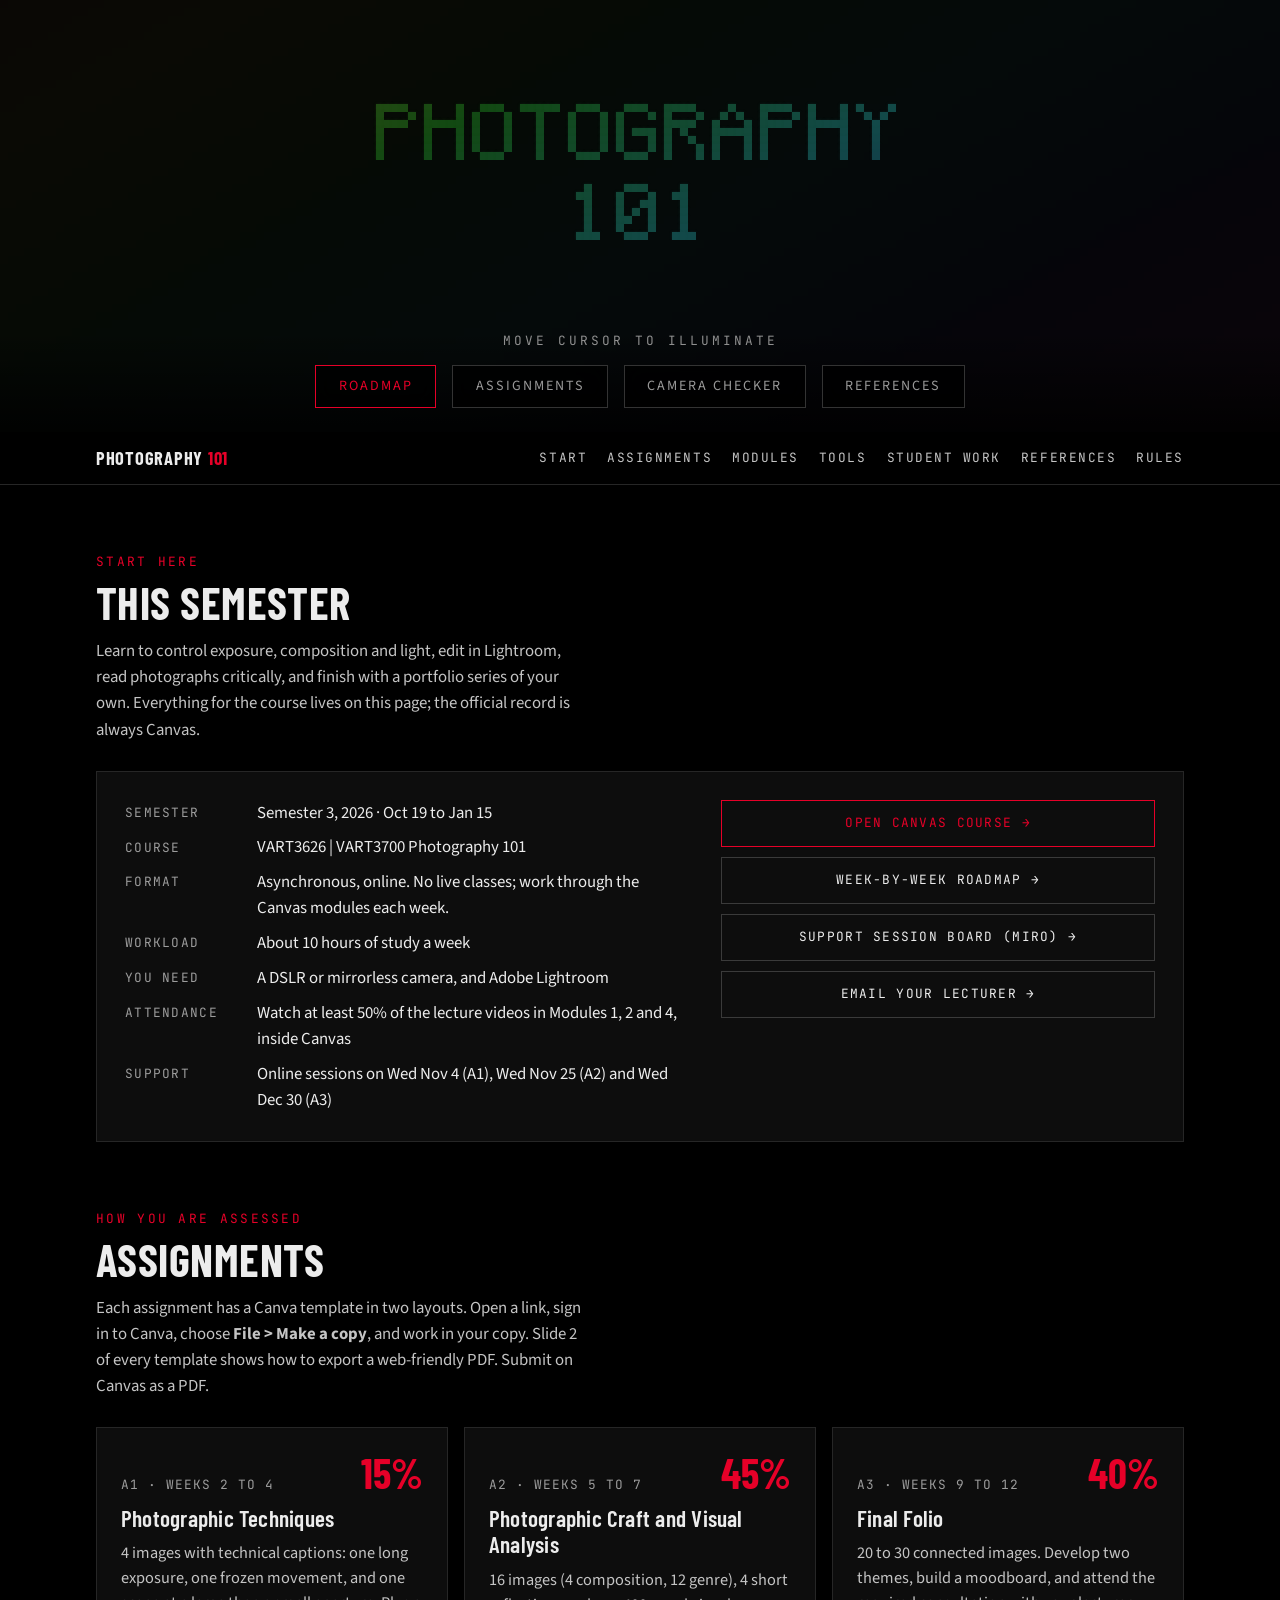
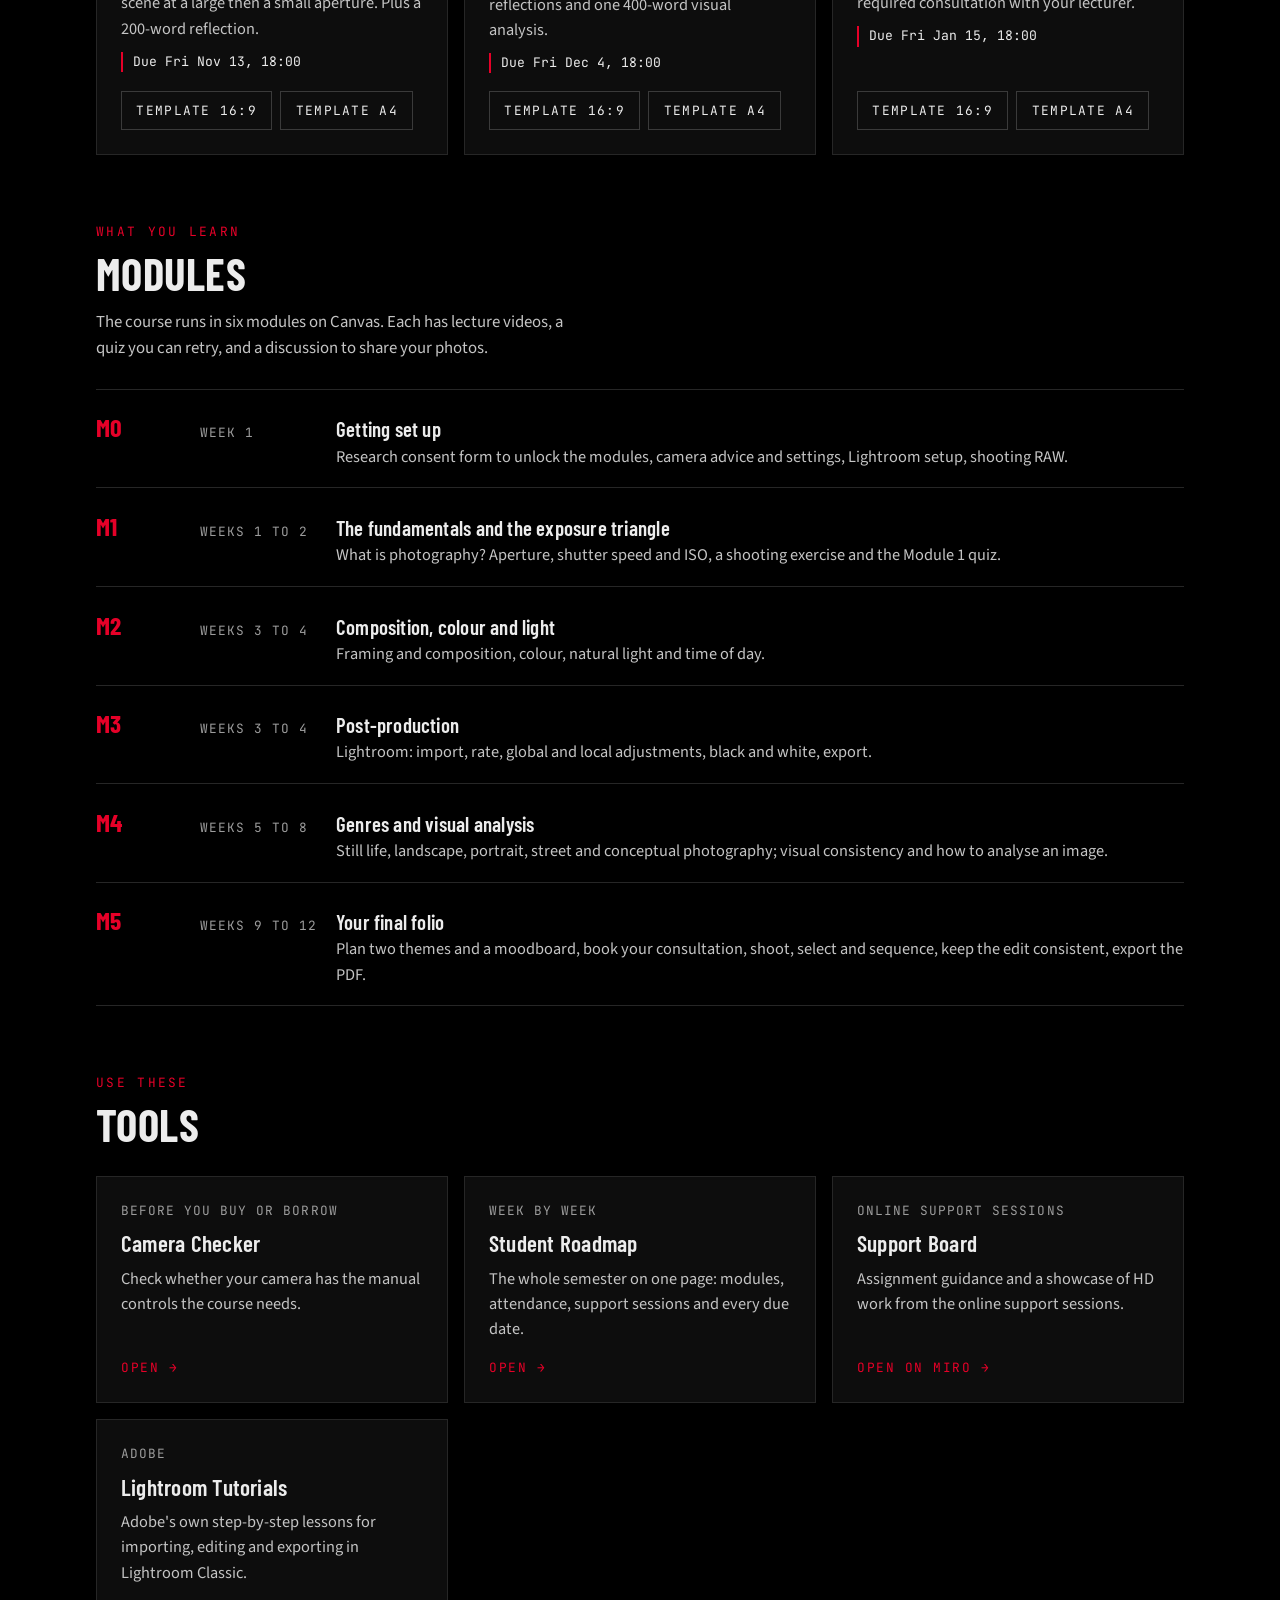
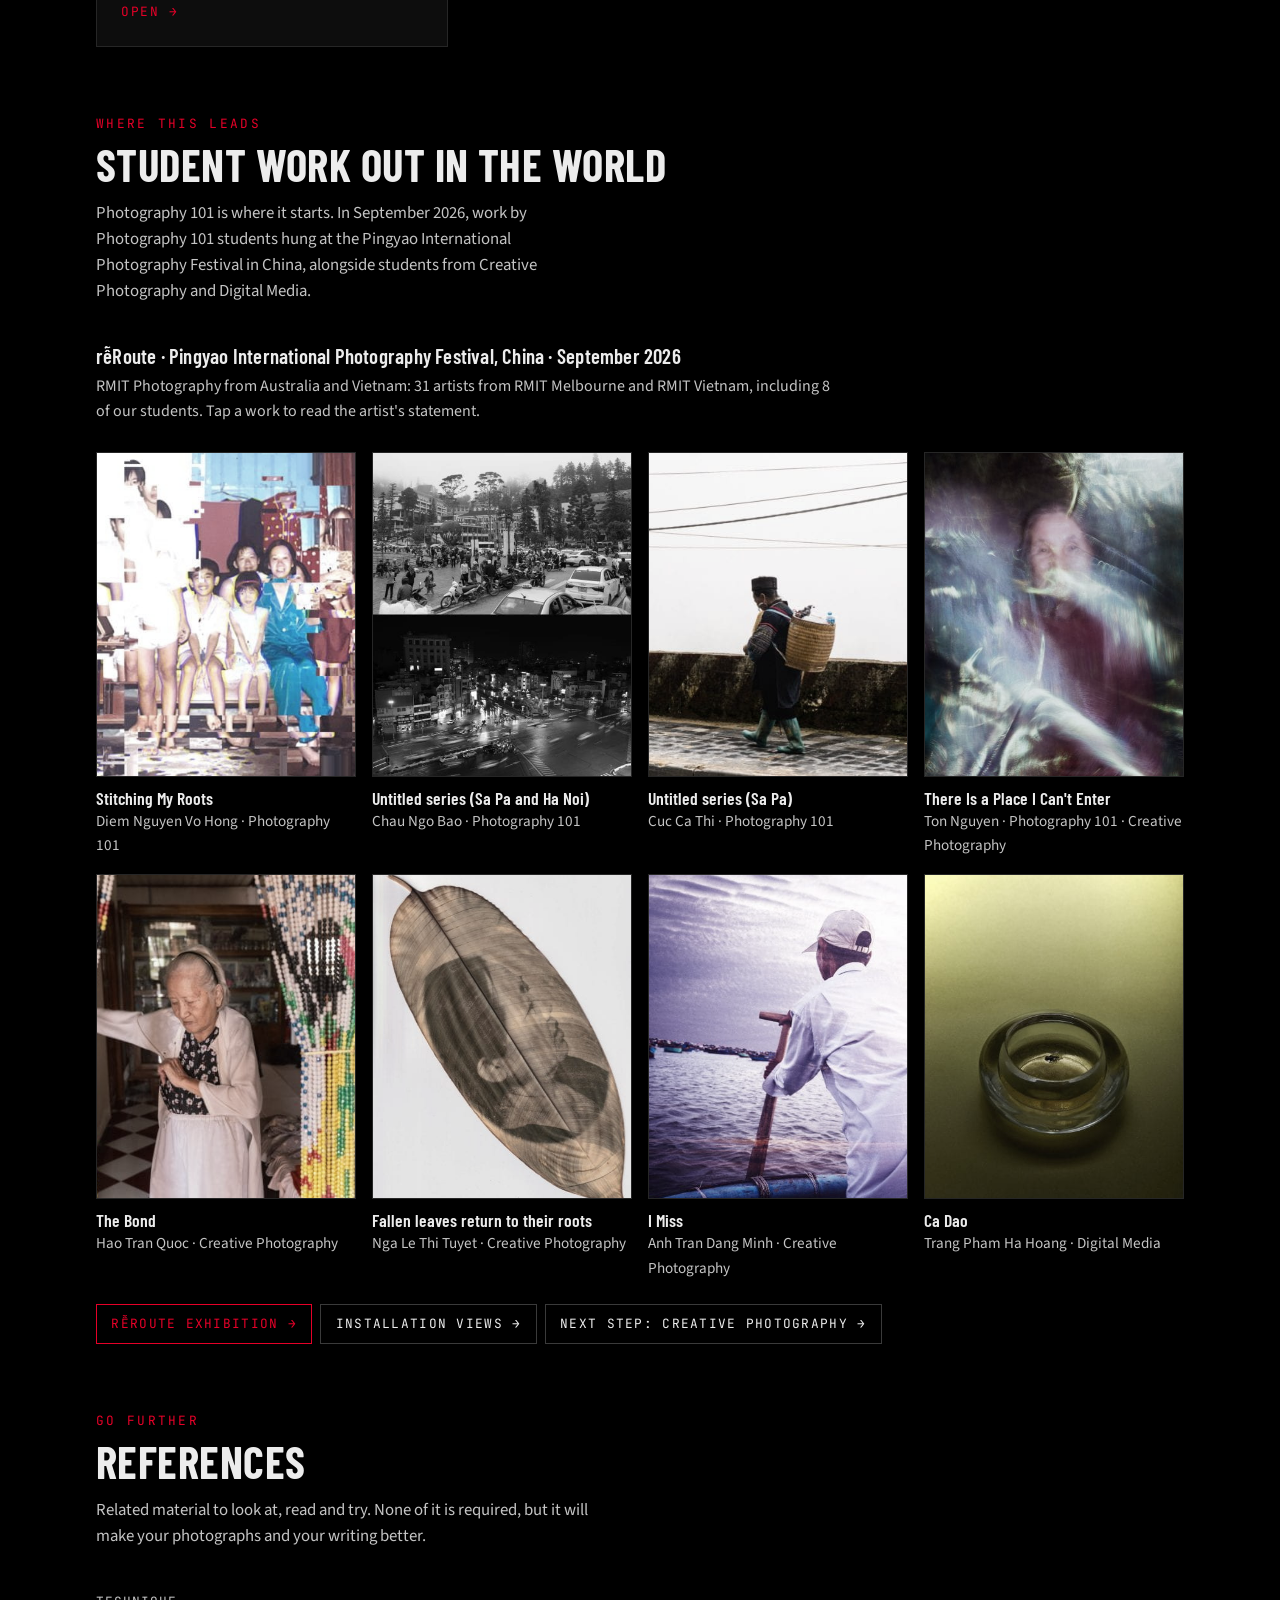
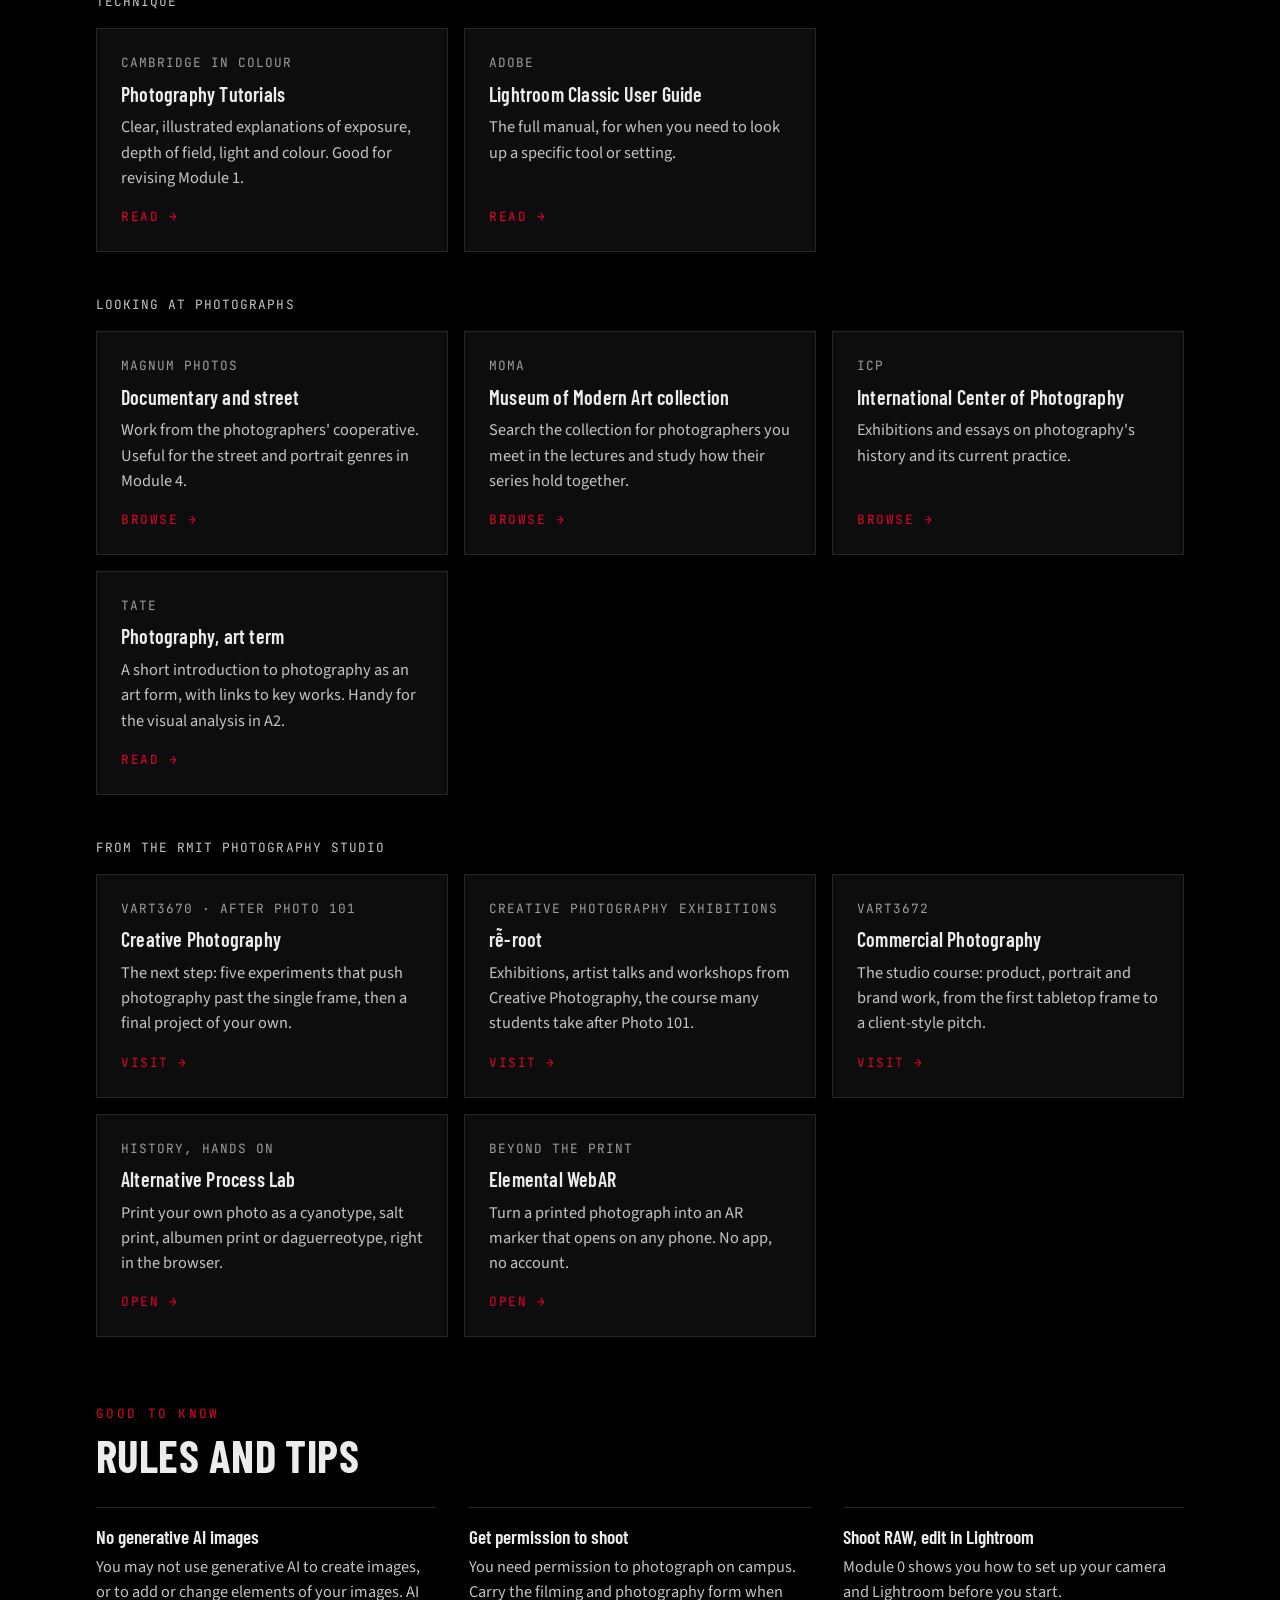
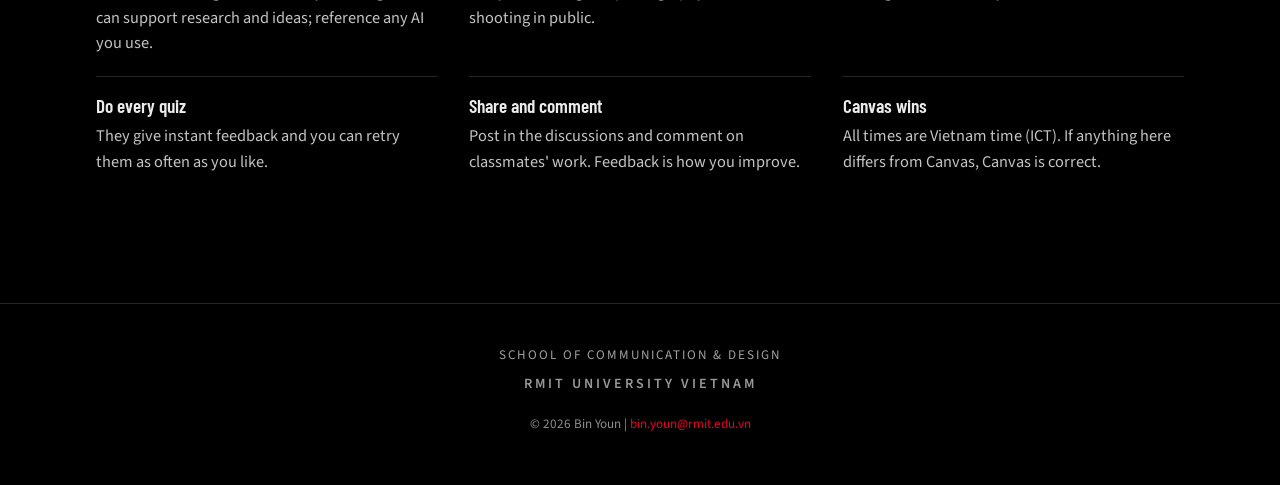
==== index.html @ bcb8f4df "Add student work section: rễRoute Pingyao 2026 Co-Authored-By: Claude Opus 5.5 <noreply@anthropic.co" ====
<!DOCTYPE html>
<html lang="en">
<head>
    <meta charset="UTF-8">
    <meta name="viewport" content="width=device-width, initial-scale=1.0">
    <title>Photography 101 | RMIT Vietnam</title>
    <meta name="description" content="Photography 101 hub, RMIT University Vietnam: course roadmap, assignments and templates, tools, and references.">
    <link rel="icon" type="image/png" href="/photo101/favicon.png"/>
    <link rel="preconnect" href="https://fonts.googleapis.com">
    <link rel="preconnect" href="https://fonts.gstatic.com" crossorigin>
    <link href="https://fonts.googleapis.com/css2?family=Barlow+Condensed:wght@600;700&family=Source+Sans+3:wght@400;600;700&family=JetBrains+Mono:wght@400;600&display=swap" rel="stylesheet">
    <style>
        * {
            margin: 0;
            padding: 0;
            box-sizing: border-box;
        }

        :root {
            --bg: #000;
            --card: #0d0d0d;
            --card-hover: #141414;
            --line: #262626;
            --ink: #ececec;
            --muted: #c4c4c4;
            --dim: #9c9c9c;
            --red: #e60028;
            --red-light: #ff3355;
            --f-display: "Barlow Condensed", "Arial Narrow", "Helvetica Neue", sans-serif;
            --f-body: "Source Sans 3", "Segoe UI", "Helvetica Neue", Arial, sans-serif;
            --f-mono: "JetBrains Mono", ui-monospace, "SF Mono", Menlo, monospace;
        }

        html {
            scroll-behavior: smooth;
            scroll-padding-top: 4rem;
        }

        body {
            margin: 0;
            background: var(--bg);
            color: var(--ink);
            font-family: var(--f-body);
            line-height: 1.55;
        }

        a { color: inherit; }

        /* ---------- Hero ---------- */
        .hero {
            position: relative;
            height: clamp(300px, 48vh, 440px);
            overflow: hidden;
        }

        .pixel-background {
            position: absolute;
            inset: 0;
            display: flex;
            align-items: center;
            justify-content: center;
            cursor: crosshair;
        }

        .pixel-grid {
            display: flex;
            flex-direction: column;
            gap: 0;
        }

        .pixel-row {
            display: flex;
            gap: 0;
        }

        .pixel {
            width: 12px;
            height: 12px;
            background: #0a0a0a;
            transition: background-color 0.05s, box-shadow 0.05s;
        }

        .pixel.text-pixel {
            background: #1a1a1a;
        }

        .content-overlay {
            position: absolute;
            bottom: 0;
            left: 0;
            right: 0;
            padding: 0 16px 1.5rem;
            display: flex;
            flex-direction: column;
            align-items: center;
            gap: 0.9rem;
            pointer-events: none;
            background: linear-gradient(to top, rgba(0,0,0,0.85) 0%, transparent 100%);
        }

        .instructions {
            color: #8f8f8f;
            font-family: var(--f-mono);
            font-size: 0.8rem;
            letter-spacing: 3px;
            text-transform: uppercase;
        }

        .nav-buttons {
            display: flex;
            flex-wrap: wrap;
            gap: 1rem;
            justify-content: center;
            pointer-events: auto;
        }

        .nav-btn {
            background: rgba(0,0,0,0.8);
            border: 1px solid #333;
            color: #999;
            padding: 0.6rem 1.4rem;
            font-family: var(--f-body);
            font-size: 0.88rem;
            letter-spacing: 2px;
            text-transform: uppercase;
            text-decoration: none;
            display: inline-block;
            backdrop-filter: blur(10px);
            transition: all 0.3s ease;
        }

        .nav-btn:hover {
            border-color: #fff;
            color: #fff;
            box-shadow: 0 0 20px rgba(255, 255, 255, 0.2);
        }

        .nav-btn.primary {
            border-color: var(--red);
            color: var(--red);
        }

        .nav-btn.primary:hover {
            background: var(--red);
            color: #fff;
            box-shadow: 0 0 30px rgba(230, 0, 40, 0.4);
        }

        .scroll-cue {
            color: #8f8f8f;
            font-family: var(--f-mono);
            font-size: 0.78rem;
            letter-spacing: 3px;
            text-transform: uppercase;
            text-decoration: none;
            pointer-events: auto;
        }

        .scroll-cue:hover { color: #aaa; }

        /* ---------- Sticky bar ---------- */
        .bar {
            position: sticky;
            top: 0;
            z-index: 10;
            background: rgba(0,0,0,0.88);
            backdrop-filter: blur(10px);
            border-bottom: 1px solid var(--line);
        }

        .bar-inner {
            max-width: 1120px;
            margin: 0 auto;
            padding: 0 16px;
            display: flex;
            align-items: center;
            gap: 1.5rem;
            height: 3.25rem;
            overflow-x: auto;
            scrollbar-width: none;
        }

        .bar-inner::-webkit-scrollbar { display: none; }

        .bar-logo {
            font-family: var(--f-display);
            font-weight: 700;
            font-size: 1.15rem;
            letter-spacing: 0.04em;
            text-transform: uppercase;
            text-decoration: none;
            white-space: nowrap;
        }

        .bar-logo span { color: var(--red); }

        .bar-links {
            display: flex;
            gap: 1.25rem;
            margin-left: auto;
        }

        .bar-links a {
            font-family: var(--f-mono);
            font-size: 0.8rem;
            letter-spacing: 0.12em;
            text-transform: uppercase;
            color: var(--muted);
            text-decoration: none;
            white-space: nowrap;
        }

        .bar-links a:hover { color: #fff; }

        /* ---------- Sections ---------- */
        main {
            max-width: 1120px;
            margin: 0 auto;
            padding: 0 16px 4rem;
        }

        section {
            padding: 4rem 0 0;
        }

        .label {
            font-family: var(--f-mono);
            font-size: 0.8rem;
            letter-spacing: 0.18em;
            text-transform: uppercase;
            color: var(--red);
        }

        h2 {
            font-family: var(--f-display);
            font-weight: 700;
            font-size: clamp(2rem, 5vw, 2.8rem);
            line-height: 1.05;
            text-transform: uppercase;
            letter-spacing: 0.01em;
            margin: 0.35rem 0 0.75rem;
        }

        .lede {
            color: var(--muted);
            max-width: 62ch;
            font-size: 1.05rem;
        }

        h3 {
            font-family: var(--f-display);
            font-weight: 600;
            font-size: 1.45rem;
            line-height: 1.15;
            letter-spacing: 0.01em;
        }

        .grid {
            display: grid;
            grid-template-columns: repeat(auto-fill, minmax(min(100%, 300px), 1fr));
            gap: 1rem;
            margin-top: 1.75rem;
        }

        .card {
            background: var(--card);
            border: 1px solid var(--line);
            padding: 1.5rem;
            display: flex;
            flex-direction: column;
            gap: 0.6rem;
            min-width: 0;
        }

        a.card {
            text-decoration: none;
            transition: background 0.2s;
        }

        a.card:hover { background: var(--card-hover); border-color: #444; }
        a.card:hover h3 { color: #fff; }

        .card p {
            color: var(--muted);
            font-size: 1.02rem;
        }

        .meta {
            font-family: var(--f-mono);
            font-size: 0.8rem;
            letter-spacing: 0.08em;
            text-transform: uppercase;
            color: var(--dim);
        }

        .go {
            margin-top: auto;
            padding-top: 0.4rem;
            font-family: var(--f-mono);
            font-size: 0.8rem;
            letter-spacing: 0.12em;
            text-transform: uppercase;
            color: var(--red);
        }

        .links {
            display: flex;
            flex-wrap: wrap;
            gap: 0.5rem;
            margin-top: auto;
            padding-top: 0.5rem;
        }

        .links a, .btn {
            font-family: var(--f-mono);
            font-size: 0.8rem;
            letter-spacing: 0.1em;
            text-transform: uppercase;
            text-decoration: none;
            color: var(--ink);
            border: 1px solid #3a3a3a;
            padding: 0.55rem 0.9rem;
            transition: all 0.2s;
        }

        .links a:hover, .btn:hover {
            border-color: #fff;
            color: #fff;
        }

        .btn.primary {
            border-color: var(--red);
            color: var(--red);
        }

        .btn.primary:hover {
            background: var(--red);
            color: #fff;
        }

        /* This semester */
        .now {
            margin-top: 1.75rem;
            border: 1px solid var(--line);
            background: var(--card);
            padding: 1.75rem;
            display: grid;
            grid-template-columns: 1.3fr 1fr;
            gap: 2rem;
        }

        .now-facts {
            list-style: none;
            display: grid;
            gap: 0.55rem;
        }

        .now-facts li {
            display: flex;
            gap: 0.75rem;
            font-size: 1.05rem;
        }

        .now-facts li b {
            font-family: var(--f-mono);
            font-weight: 400;
            font-size: 0.8rem;
            letter-spacing: 0.1em;
            text-transform: uppercase;
            color: var(--dim);
            min-width: 7.5rem;
            padding-top: 0.2rem;
        }

        .now-actions {
            display: flex;
            flex-direction: column;
            gap: 0.6rem;
            align-items: stretch;
        }

        .now-actions .btn { text-align: center; padding: 0.8rem 1rem; }

        /* Assignments */
        .weight {
            font-family: var(--f-display);
            font-weight: 700;
            font-size: 2.6rem;
            line-height: 1;
            color: var(--red);
        }

        .a-head {
            display: flex;
            justify-content: space-between;
            align-items: baseline;
            gap: 1rem;
        }

        .due {
            font-family: var(--f-mono);
            font-size: 0.82rem;
            color: var(--ink);
            border-left: 2px solid var(--red);
            padding-left: 0.6rem;
        }

        /* Modules */
        .modules {
            margin-top: 1.75rem;
            border-top: 1px solid var(--line);
        }

        .module {
            display: grid;
            grid-template-columns: 5.5rem 7.5rem 1fr;
            gap: 1rem;
            padding: 1.1rem 0;
            border-bottom: 1px solid var(--line);
            align-items: baseline;
        }

        .module .num {
            font-family: var(--f-display);
            font-weight: 700;
            font-size: 1.6rem;
            color: var(--red);
        }

        .module .weeks {
            font-family: var(--f-mono);
            font-size: 0.8rem;
            letter-spacing: 0.08em;
            text-transform: uppercase;
            color: var(--dim);
        }

        .module h3 { font-size: 1.3rem; }

        .module p {
            color: var(--muted);
            font-size: 1.02rem;
            margin-top: 0.2rem;
        }

        /* References */
        .ref-group {
            margin-top: 2.5rem;
        }

        .ref-group > .meta {
            color: var(--muted);
        }

        .ref-group .grid { margin-top: 0.9rem; }

        .ref-group .card h3 { font-size: 1.25rem; }

        /* Rules */
        .rules {
            margin-top: 1.75rem;
            display: grid;
            grid-template-columns: repeat(auto-fill, minmax(min(100%, 300px), 1fr));
            gap: 1.25rem 2rem;
            list-style: none;
        }

        .rules li {
            border-top: 1px solid var(--line);
            padding-top: 0.9rem;
        }

        .rules b {
            display: block;
            font-family: var(--f-display);
            font-weight: 600;
            font-size: 1.2rem;
            margin-bottom: 0.2rem;
        }

        .rules span { color: var(--muted); font-size: 1.02rem; }

        /* Footer */
        footer {
            border-top: 1px solid var(--line);
            margin-top: 4rem;
            padding: 2.5rem 16px 3rem;
            text-align: center;
            color: #8f8f8f;
            font-size: 0.88rem;
            line-height: 1.8;
        }

        footer .school {
            color: #a0a0a0;
            letter-spacing: 2px;
            text-transform: uppercase;
            font-size: 0.82rem;
        }

        footer .university {
            color: #999;
            font-weight: 600;
            letter-spacing: 3px;
            text-transform: uppercase;
            margin-top: 0.25rem;
        }

        footer .copyright {
            margin-top: 1rem;
            font-size: 0.82rem;
        }

        footer a {
            color: var(--red);
            text-decoration: none;
        }

        footer a:hover { color: var(--red-light); }

        .work {
            display: grid;
            grid-template-columns: repeat(4, 1fr);
            gap: 1rem;
            margin-top: 1.75rem;
        }
        .work a { display: block; text-decoration: none; min-width: 0; color: inherit; }
        .work img {
            display: block;
            width: 100%;
            aspect-ratio: 4 / 5;
            object-fit: cover;
            background: var(--card);
            border: 1px solid var(--line);
            filter: grayscale(35%);
            transition: filter 0.3s;
        }
        .work a:hover img { filter: grayscale(0%); }
        .work .cap { margin-top: 0.6rem; }
        .work .cap b { display: block; font-family: var(--f-display); font-weight: 600; font-size: 1.1rem; line-height: 1.25; }
        .work .cap span { font-size: 0.95rem; color: var(--muted); }
        .after-work { display: flex; flex-wrap: wrap; gap: 0.5rem; margin-top: 1.5rem; }
        .outcome-h { font-family: var(--f-display); font-weight: 600; font-size: 1.3rem; margin-top: 2.5rem; }
        .outcome-p { color: var(--muted); max-width: 46rem; margin-top: 0.4rem; }
        @media (max-width: 768px) {
            .work { grid-template-columns: repeat(2, 1fr); }
        }

        @media (max-width: 768px) {
            .pixel {
                width: 8px;
                height: 8px;
            }

            .nav-btn {
                padding: 0.55rem 1rem;
                font-size: 0.82rem;
            }

            .now {
                grid-template-columns: 1fr;
                gap: 1.5rem;
                padding: 1.25rem;
            }

            .module {
                grid-template-columns: 3.5rem 1fr;
                gap: 0.2rem 1rem;
            }

            .module .weeks { grid-column: 2; grid-row: 1; }
            .module .body { grid-column: 2; }
            .module .num { grid-row: 1 / span 2; }
        }

        @media (max-width: 480px) {
            .pixel {
                width: 6px;
                height: 6px;
            }

            .nav-buttons { gap: 0.6rem; }

            .nav-btn {
                padding: 0.5rem 0.8rem;
                font-size: 0.8rem;
                letter-spacing: 1.5px;
            }

            .now-facts li { flex-direction: column; gap: 0; }
        }
    </style>
</head>
<body>
    <header class="hero" id="hero">
        <div class="pixel-background" id="pixelBackground">
            <div class="pixel-grid" id="pixelGrid"></div>
        </div>

        <div class="content-overlay">
            <p class="instructions">Move cursor to illuminate</p>

            <nav class="nav-buttons" aria-label="Quick links">
                <a href="roadmap.html" class="nav-btn primary">Roadmap</a>
                <a href="#assignments" class="nav-btn">Assignments</a>
                <a href="camera-checker.html" class="nav-btn">Camera Checker</a>
                <a href="#references" class="nav-btn">References</a>
            </nav>
        </div>
    </header>

    <div class="bar">
        <div class="bar-inner">
            <a href="#hero" class="bar-logo">Photography <span>101</span></a>
            <nav class="bar-links" aria-label="Sections">
                <a href="#start">Start</a>
                <a href="#assignments">Assignments</a>
                <a href="#modules">Modules</a>
                <a href="#tools">Tools</a>
                <a href="#work">Student Work</a>
                <a href="#references">References</a>
                <a href="#rules">Rules</a>
            </nav>
        </div>
    </div>

    <main>
        <section id="start">
            <span class="label">Start here</span>
            <h2>This semester</h2>
            <p class="lede">Learn to control exposure, composition and light, edit in Lightroom, read photographs critically, and finish with a portfolio series of your own. Everything for the course lives on this page; the official record is always Canvas.</p>

            <div class="now">
                <ul class="now-facts">
                    <li><b>Semester</b>Semester 3, 2026 · Oct 19 to Jan 15</li>
                    <li><b>Course</b>VART3626 | VART3700 Photography 101</li>
                    <li><b>Format</b>Asynchronous, online. No live classes; work through the Canvas modules each week.</li>
                    <li><b>Workload</b>About 10 hours of study a week</li>
                    <li><b>You need</b>A DSLR or mirrorless camera, and Adobe Lightroom</li>
                    <li><b>Attendance</b>Watch at least 50% of the lecture videos in Modules 1, 2 and 4, inside Canvas</li>
                    <li><b>Support</b>Online sessions on Wed Nov 4 (A1), Wed Nov 25 (A2) and Wed Dec 30 (A3)</li>
                </ul>
                <div class="now-actions">
                    <a class="btn primary" href="https://rmit.instructure.com/courses/174712" target="_blank" rel="noopener">Open Canvas course →</a>
                    <a class="btn" href="roadmap.html">Week-by-week roadmap →</a>
                    <a class="btn" href="https://au.miro.com/app/board/u3jVOf_GAsc=/?share_link_id=675895750787" target="_blank" rel="noopener">Support session board (Miro) →</a>
                    <a class="btn" href="mailto:bin.youn@rmit.edu.vn">Email your lecturer →</a>
                </div>
            </div>
        </section>

        <section id="assignments">
            <span class="label">How you are assessed</span>
            <h2>Assignments</h2>
            <p class="lede">Each assignment has a Canva template in two layouts. Open a link, sign in to Canva, choose <b>File &gt; Make a copy</b>, and work in your copy. Slide 2 of every template shows how to export a web-friendly PDF. Submit on Canvas as a PDF.</p>

            <div class="grid">
                <div class="card">
                    <div class="a-head">
                        <span class="meta">A1 · Weeks 2 to 4</span>
                        <span class="weight">15%</span>
                    </div>
                    <h3>Photographic Techniques</h3>
                    <p>4 images with technical captions: one long exposure, one frozen movement, and one scene at a large then a small aperture. Plus a 200-word reflection.</p>
                    <span class="due">Due Fri Nov 13, 18:00</span>
                    <div class="links">
                        <a href="https://canva.link/9ny8ccegmn9ccqa" target="_blank" rel="noopener">Template 16:9</a>
                        <a href="https://canva.link/1t5v7ya23sfvo5y" target="_blank" rel="noopener">Template A4</a>
                    </div>
                </div>
                <div class="card">
                    <div class="a-head">
                        <span class="meta">A2 · Weeks 5 to 7</span>
                        <span class="weight">45%</span>
                    </div>
                    <h3>Photographic Craft and Visual Analysis</h3>
                    <p>16 images (4 composition, 12 genre), 4 short reflections and one 400-word visual analysis.</p>
                    <span class="due">Due Fri Dec 4, 18:00</span>
                    <div class="links">
                        <a href="https://canva.link/1z4qaogxe5k54w3" target="_blank" rel="noopener">Template 16:9</a>
                        <a href="https://canva.link/le1hc7ofyp45g05" target="_blank" rel="noopener">Template A4</a>
                    </div>
                </div>
                <div class="card">
                    <div class="a-head">
                        <span class="meta">A3 · Weeks 9 to 12</span>
                        <span class="weight">40%</span>
                    </div>
                    <h3>Final Folio</h3>
                    <p>20 to 30 connected images. Develop two themes, build a moodboard, and attend the required consultation with your lecturer.</p>
                    <span class="due">Due Fri Jan 15, 18:00</span>
                    <div class="links">
                        <a href="https://canva.link/6uixzxmn0iou77k" target="_blank" rel="noopener">Template 16:9</a>
                        <a href="https://canva.link/uq79roivngmbe6s" target="_blank" rel="noopener">Template A4</a>
                    </div>
                </div>
            </div>
        </section>

        <section id="modules">
            <span class="label">What you learn</span>
            <h2>Modules</h2>
            <p class="lede">The course runs in six modules on Canvas. Each has lecture videos, a quiz you can retry, and a discussion to share your photos.</p>

            <div class="modules">
                <div class="module">
                    <span class="num">M0</span>
                    <span class="weeks">Week 1</span>
                    <div class="body">
                        <h3>Getting set up</h3>
                        <p>Research consent form to unlock the modules, camera advice and settings, Lightroom setup, shooting RAW.</p>
                    </div>
                </div>
                <div class="module">
                    <span class="num">M1</span>
                    <span class="weeks">Weeks 1 to 2</span>
                    <div class="body">
                        <h3>The fundamentals and the exposure triangle</h3>
                        <p>What is photography? Aperture, shutter speed and ISO, a shooting exercise and the Module 1 quiz.</p>
                    </div>
                </div>
                <div class="module">
                    <span class="num">M2</span>
                    <span class="weeks">Weeks 3 to 4</span>
                    <div class="body">
                        <h3>Composition, colour and light</h3>
                        <p>Framing and composition, colour, natural light and time of day.</p>
                    </div>
                </div>
                <div class="module">
                    <span class="num">M3</span>
                    <span class="weeks">Weeks 3 to 4</span>
                    <div class="body">
                        <h3>Post-production</h3>
                        <p>Lightroom: import, rate, global and local adjustments, black and white, export.</p>
                    </div>
                </div>
                <div class="module">
                    <span class="num">M4</span>
                    <span class="weeks">Weeks 5 to 8</span>
                    <div class="body">
                        <h3>Genres and visual analysis</h3>
                        <p>Still life, landscape, portrait, street and conceptual photography; visual consistency and how to analyse an image.</p>
                    </div>
                </div>
                <div class="module">
                    <span class="num">M5</span>
                    <span class="weeks">Weeks 9 to 12</span>
                    <div class="body">
                        <h3>Your final folio</h3>
                        <p>Plan two themes and a moodboard, book your consultation, shoot, select and sequence, keep the edit consistent, export the PDF.</p>
                    </div>
                </div>
            </div>
        </section>

        <section id="tools">
            <span class="label">Use these</span>
            <h2>Tools</h2>

            <div class="grid">
                <a class="card" href="camera-checker.html">
                    <span class="meta">Before you buy or borrow</span>
                    <h3>Camera Checker</h3>
                    <p>Check whether your camera has the manual controls the course needs.</p>
                    <span class="go">Open →</span>
                </a>
                <a class="card" href="roadmap.html">
                    <span class="meta">Week by week</span>
                    <h3>Student Roadmap</h3>
                    <p>The whole semester on one page: modules, attendance, support sessions and every due date.</p>
                    <span class="go">Open →</span>
                </a>
                <a class="card" href="https://au.miro.com/app/board/u3jVOf_GAsc=/?share_link_id=675895750787" target="_blank" rel="noopener">
                    <span class="meta">Online support sessions</span>
                    <h3>Support Board</h3>
                    <p>Assignment guidance and a showcase of HD work from the online support sessions.</p>
                    <span class="go">Open on Miro →</span>
                </a>
                <a class="card" href="https://helpx.adobe.com/lightroom-classic/tutorials.html" target="_blank" rel="noopener">
                    <span class="meta">Adobe</span>
                    <h3>Lightroom Tutorials</h3>
                    <p>Adobe's own step-by-step lessons for importing, editing and exporting in Lightroom Classic.</p>
                    <span class="go">Open →</span>
                </a>
            </div>
        </section>

        <section id="work">
            <span class="label">Where this leads</span>
            <h2>Student work out in the world</h2>
            <p class="lede">Photography 101 is where it starts. In September 2026, work by Photography 101 students hung at the Pingyao International Photography Festival in China, alongside students from Creative Photography and Digital Media.</p>

            <h3 class="outcome-h">rễRoute · Pingyao International Photography Festival, China · September 2026</h3>
            <p class="outcome-p">RMIT Photography from Australia and Vietnam: 31 artists from RMIT Melbourne and RMIT Vietnam, including 8 of our students. Tap a work to read the artist's statement.</p>
            <div class="work">
                <a href="https://sites.rmit.edu.au/photography/2026/08/21/diem-nguyen-vo-hong/" target="_blank" rel="noopener">
                    <img src="image/pingyao-diem-nguyen-vo-hong.jpg" alt="Photograph from Stitching My Roots by Diem Nguyen Vo Hong" loading="lazy">
                    <div class="cap"><b>Stitching My Roots</b><span>Diem Nguyen Vo Hong · Photography 101</span></div>
                </a>
                <a href="https://sites.rmit.edu.au/photography/2026/08/21/chau-ngo-bao/" target="_blank" rel="noopener">
                    <img src="image/pingyao-chau-ngo-bao.jpg" alt="Photograph from Untitled series (Sa Pa and Ha Noi) by Chau Ngo Bao" loading="lazy">
                    <div class="cap"><b>Untitled series (Sa Pa and Ha Noi)</b><span>Chau Ngo Bao · Photography 101</span></div>
                </a>
                <a href="https://sites.rmit.edu.au/photography/2026/08/21/cuc-ca-thi/" target="_blank" rel="noopener">
                    <img src="image/pingyao-cuc-ca-thi.jpg" alt="Photograph from Untitled series (Sa Pa) by Cuc Ca Thi" loading="lazy">
                    <div class="cap"><b>Untitled series (Sa Pa)</b><span>Cuc Ca Thi · Photography 101</span></div>
                </a>
                <a href="https://sites.rmit.edu.au/photography/2026/08/21/ton-nguyen/" target="_blank" rel="noopener">
                    <img src="image/pingyao-ton-nguyen.jpg" alt="Photograph from There Is a Place I Can't Enter by Ton Nguyen" loading="lazy">
                    <div class="cap"><b>There Is a Place I Can't Enter</b><span>Ton Nguyen · Photography 101 · Creative Photography</span></div>
                </a>
                <a href="https://sites.rmit.edu.au/photography/2026/08/21/hao-tran-quoc/" target="_blank" rel="noopener">
                    <img src="image/pingyao-hao-tran-quoc.jpg" alt="Photograph from The Bond by Hao Tran Quoc" loading="lazy">
                    <div class="cap"><b>The Bond</b><span>Hao Tran Quoc · Creative Photography</span></div>
                </a>
                <a href="https://sites.rmit.edu.au/photography/2026/08/21/nga-le-thi-tuyet/" target="_blank" rel="noopener">
                    <img src="image/pingyao-nga-le-thi-tuyet.jpg" alt="Photograph from Fallen leaves return to their roots by Nga Le Thi Tuyet" loading="lazy">
                    <div class="cap"><b>Fallen leaves return to their roots</b><span>Nga Le Thi Tuyet · Creative Photography</span></div>
                </a>
                <a href="https://sites.rmit.edu.au/photography/2026/08/21/anh-tran-dang-minh/" target="_blank" rel="noopener">
                    <img src="image/pingyao-anh-tran-dang-minh.jpg" alt="Photograph from I Miss by Anh Tran Dang Minh" loading="lazy">
                    <div class="cap"><b>I Miss</b><span>Anh Tran Dang Minh · Creative Photography</span></div>
                </a>
                <a href="https://sites.rmit.edu.au/photography/2026/08/21/trang-pham-ha-hoang/" target="_blank" rel="noopener">
                    <img src="image/pingyao-trang-pham-ha-hoang.jpg" alt="Photograph from Ca Dao by Trang Pham Ha Hoang" loading="lazy">
                    <div class="cap"><b>Ca Dao</b><span>Trang Pham Ha Hoang · Digital Media</span></div>
                </a>
            </div>
            <div class="after-work">
                <a class="btn primary" href="https://sites.rmit.edu.au/photography/2026-pingyao-international-photography-festival/" target="_blank" rel="noopener">rễRoute exhibition →</a>
                <a class="btn" href="https://sites.rmit.edu.au/photography/2026-pingyao-international-photography-festival/installation-views/" target="_blank" rel="noopener">Installation views →</a>
                <a class="btn" href="https://binyoun.github.io/creative-photography/#outcomes" target="_blank" rel="noopener">Next step: Creative Photography →</a>
            </div>
        </section>

        <section id="references">
            <span class="label">Go further</span>
            <h2>References</h2>
            <p class="lede">Related material to look at, read and try. None of it is required, but it will make your photographs and your writing better.</p>

            <div class="ref-group">
                <span class="meta">Technique</span>
                <div class="grid">
                    <a class="card" href="https://www.cambridgeincolour.com/tutorials.htm" target="_blank" rel="noopener">
                        <span class="meta">Cambridge in Colour</span>
                        <h3>Photography Tutorials</h3>
                        <p>Clear, illustrated explanations of exposure, depth of field, light and colour. Good for revising Module 1.</p>
                        <span class="go">Read →</span>
                    </a>
                    <a class="card" href="https://helpx.adobe.com/lightroom-classic/user-guide.html" target="_blank" rel="noopener">
                        <span class="meta">Adobe</span>
                        <h3>Lightroom Classic User Guide</h3>
                        <p>The full manual, for when you need to look up a specific tool or setting.</p>
                        <span class="go">Read →</span>
                    </a>
                </div>
            </div>

            <div class="ref-group">
                <span class="meta">Looking at photographs</span>
                <div class="grid">
                    <a class="card" href="https://www.magnumphotos.com/" target="_blank" rel="noopener">
                        <span class="meta">Magnum Photos</span>
                        <h3>Documentary and street</h3>
                        <p>Work from the photographers' cooperative. Useful for the street and portrait genres in Module 4.</p>
                        <span class="go">Browse →</span>
                    </a>
                    <a class="card" href="https://www.moma.org/collection/" target="_blank" rel="noopener">
                        <span class="meta">MoMA</span>
                        <h3>Museum of Modern Art collection</h3>
                        <p>Search the collection for photographers you meet in the lectures and study how their series hold together.</p>
                        <span class="go">Browse →</span>
                    </a>
                    <a class="card" href="https://www.icp.org/" target="_blank" rel="noopener">
                        <span class="meta">ICP</span>
                        <h3>International Center of Photography</h3>
                        <p>Exhibitions and essays on photography's history and its current practice.</p>
                        <span class="go">Browse →</span>
                    </a>
                    <a class="card" href="https://www.tate.org.uk/art/art-terms/p/photography" target="_blank" rel="noopener">
                        <span class="meta">Tate</span>
                        <h3>Photography, art term</h3>
                        <p>A short introduction to photography as an art form, with links to key works. Handy for the visual analysis in A2.</p>
                        <span class="go">Read →</span>
                    </a>
                </div>
            </div>

            <div class="ref-group">
                <span class="meta">From the RMIT photography studio</span>
                <div class="grid">
                    <a class="card" href="https://binyoun.github.io/creative-photography/" target="_blank" rel="noopener">
                        <span class="meta">VART3670 · after Photo 101</span>
                        <h3>Creative Photography</h3>
                        <p>The next step: five experiments that push photography past the single frame, then a final project of your own.</p>
                        <span class="go">Visit →</span>
                    </a>
                    <a class="card" href="https://binyoun.github.io/reroot/" target="_blank" rel="noopener">
                        <span class="meta">Creative Photography exhibitions</span>
                        <h3>rễ-root</h3>
                        <p>Exhibitions, artist talks and workshops from Creative Photography, the course many students take after Photo 101.</p>
                        <span class="go">Visit →</span>
                    </a>
                    <a class="card" href="https://binyoun.github.io/commercial-photography/" target="_blank" rel="noopener">
                        <span class="meta">VART3672</span>
                        <h3>Commercial Photography</h3>
                        <p>The studio course: product, portrait and brand work, from the first tabletop frame to a client-style pitch.</p>
                        <span class="go">Visit →</span>
                    </a>
                    <a class="card" href="https://binyoun.github.io/alt-lab/" target="_blank" rel="noopener">
                        <span class="meta">History, hands on</span>
                        <h3>Alternative Process Lab</h3>
                        <p>Print your own photo as a cyanotype, salt print, albumen print or daguerreotype, right in the browser.</p>
                        <span class="go">Open →</span>
                    </a>
                    <a class="card" href="https://binyoun.github.io/webar/" target="_blank" rel="noopener">
                        <span class="meta">Beyond the print</span>
                        <h3>Elemental WebAR</h3>
                        <p>Turn a printed photograph into an AR marker that opens on any phone. No app, no account.</p>
                        <span class="go">Open →</span>
                    </a>
                </div>
            </div>
        </section>

        <section id="rules">
            <span class="label">Good to know</span>
            <h2>Rules and tips</h2>

            <ul class="rules">
                <li><b>No generative AI images</b><span>You may not use generative AI to create images, or to add or change elements of your images. AI can support research and ideas; reference any AI you use.</span></li>
                <li><b>Get permission to shoot</b><span>You need permission to photograph on campus. Carry the filming and photography form when shooting in public.</span></li>
                <li><b>Shoot RAW, edit in Lightroom</b><span>Module 0 shows you how to set up your camera and Lightroom before you start.</span></li>
                <li><b>Do every quiz</b><span>They give instant feedback and you can retry them as often as you like.</span></li>
                <li><b>Share and comment</b><span>Post in the discussions and comment on classmates' work. Feedback is how you improve.</span></li>
                <li><b>Canvas wins</b><span>All times are Vietnam time (ICT). If anything here differs from Canvas, Canvas is correct.</span></li>
            </ul>
        </section>
    </main>

    <footer>
        <div class="school">School of Communication &amp; Design</div>
        <div class="university">RMIT University Vietnam</div>
        <div class="copyright">
            © 2026 Bin Youn | <a href="mailto:bin.youn@rmit.edu.vn">bin.youn@rmit.edu.vn</a>
        </div>
    </footer>

    <script>
        // Pixel font definition for "PHOTOGRAPHY" and "101"
        const pixelFont = {
            'P': [
                [1,1,1,1,0],
                [1,0,0,0,1],
                [1,1,1,1,0],
                [1,0,0,0,0],
                [1,0,0,0,0],
                [1,0,0,0,0],
                [1,0,0,0,0]
            ],
            'H': [
                [1,0,0,0,1],
                [1,0,0,0,1],
                [1,1,1,1,1],
                [1,0,0,0,1],
                [1,0,0,0,1],
                [1,0,0,0,1],
                [1,0,0,0,1]
            ],
            'O': [
                [0,1,1,1,0],
                [1,0,0,0,1],
                [1,0,0,0,1],
                [1,0,0,0,1],
                [1,0,0,0,1],
                [1,0,0,0,1],
                [0,1,1,1,0]
            ],
            'T': [
                [1,1,1,1,1],
                [0,0,1,0,0],
                [0,0,1,0,0],
                [0,0,1,0,0],
                [0,0,1,0,0],
                [0,0,1,0,0],
                [0,0,1,0,0]
            ],
            'G': [
                [0,1,1,1,0],
                [1,0,0,0,1],
                [1,0,0,0,0],
                [1,0,1,1,1],
                [1,0,0,0,1],
                [1,0,0,0,1],
                [0,1,1,1,0]
            ],
            'R': [
                [1,1,1,1,0],
                [1,0,0,0,1],
                [1,1,1,1,0],
                [1,0,1,0,0],
                [1,0,0,1,0],
                [1,0,0,0,1],
                [1,0,0,0,1]
            ],
            'A': [
                [0,0,1,0,0],
                [0,1,0,1,0],
                [1,0,0,0,1],
                [1,1,1,1,1],
                [1,0,0,0,1],
                [1,0,0,0,1],
                [1,0,0,0,1]
            ],
            'Y': [
                [1,0,0,0,1],
                [0,1,0,1,0],
                [0,0,1,0,0],
                [0,0,1,0,0],
                [0,0,1,0,0],
                [0,0,1,0,0],
                [0,0,1,0,0]
            ],
            '1': [
                [0,0,1,0,0],
                [0,1,1,0,0],
                [0,0,1,0,0],
                [0,0,1,0,0],
                [0,0,1,0,0],
                [0,0,1,0,0],
                [0,1,1,1,0]
            ],
            '0': [
                [0,1,1,1,0],
                [1,0,0,0,1],
                [1,0,0,1,1],
                [1,0,1,0,1],
                [1,1,0,0,1],
                [1,0,0,0,1],
                [0,1,1,1,0]
            ],
            ' ': [
                [0,0,0],
                [0,0,0],
                [0,0,0],
                [0,0,0],
                [0,0,0],
                [0,0,0],
                [0,0,0]
            ]
        };

        const line1 = "PHOTOGRAPHY";
        const line2 = "101";
        const letterSpacing = 1;
        const lineSpacing = 3;
        const textRows = 7;
        
        let gridCols, gridRows;
        let textGrid = [];
        let pixelElements = [];
        let mouseX = -1000;
        let mouseY = -1000;
        let time = 0;
        let pixelSize = 12;
        const hero = document.getElementById('hero');
        let heroVisible = true;
        let lastWidth = window.innerWidth;

        new IntersectionObserver((entries) => {
            heroVisible = entries[0].isIntersecting;
        }).observe(hero);

        function getTextWidth(text) {
            let width = 0;
            for (let char of text) {
                const letter = pixelFont[char] || pixelFont[' '];
                width += letter[0].length + letterSpacing;
            }
            return width - letterSpacing;
        }

        function calculateGrid() {
            // Determine pixel size based on screen
            if (window.innerWidth <= 480) {
                pixelSize = 5;
            } else if (window.innerWidth <= 768) {
                pixelSize = 6;
            } else {
                pixelSize = 8;
            }

            // Shrink pixels on narrow screens so the title always fits with a margin
            const fitSize = Math.floor(window.innerWidth / (getTextWidth(line1) + 6));
            pixelSize = Math.max(3, Math.min(pixelSize, fitSize));

            gridCols = Math.ceil(window.innerWidth / pixelSize);
            gridRows = Math.ceil(hero.clientHeight / pixelSize);

            // Build text pattern
            const text1Width = getTextWidth(line1);
            const text2Width = getTextWidth(line2);
            const totalTextHeight = textRows * 2 + lineSpacing;

            const overlayRows = Math.ceil(document.querySelector('.content-overlay').offsetHeight / pixelSize);
            const startRow1 = Math.max(1, Math.floor((gridRows - overlayRows - totalTextHeight) / 2) + 1);
            const startRow2 = startRow1 + textRows + lineSpacing;
            const startCol1 = Math.floor((gridCols - text1Width) / 2);
            const startCol2 = Math.floor((gridCols - text2Width) / 2);

            // Initialize grid
            textGrid = [];
            for (let r = 0; r < gridRows; r++) {
                textGrid[r] = [];
                for (let c = 0; c < gridCols; c++) {
                    textGrid[r][c] = 0;
                }
            }

            // Place line 1
            let col = startCol1;
            for (let char of line1) {
                const letter = pixelFont[char] || pixelFont[' '];
                for (let lr = 0; lr < letter.length; lr++) {
                    for (let lc = 0; lc < letter[lr].length; lc++) {
                        const r = startRow1 + lr;
                        const c = col + lc;
                        if (r >= 0 && r < gridRows && c >= 0 && c < gridCols) {
                            textGrid[r][c] = letter[lr][lc];
                        }
                    }
                }
                col += letter[0].length + letterSpacing;
            }

            // Place line 2
            col = startCol2;
            for (let char of line2) {
                const letter = pixelFont[char] || pixelFont[' '];
                for (let lr = 0; lr < letter.length; lr++) {
                    for (let lc = 0; lc < letter[lr].length; lc++) {
                        const r = startRow2 + lr;
                        const c = col + lc;
                        if (r >= 0 && r < gridRows && c >= 0 && c < gridCols) {
                            textGrid[r][c] = letter[lr][lc];
                        }
                    }
                }
                col += letter[0].length + letterSpacing;
            }
        }

        function createPixelGrid() {
            const pixelGrid = document.getElementById('pixelGrid');
            pixelGrid.innerHTML = '';
            pixelElements = [];

            for (let row = 0; row < gridRows; row++) {
                const rowDiv = document.createElement('div');
                rowDiv.className = 'pixel-row';
                pixelElements[row] = [];

                for (let col = 0; col < gridCols; col++) {
                    const pixel = document.createElement('div');
                    pixel.className = 'pixel';
                    pixel.style.width = pixelSize + 'px';
                    pixel.style.height = pixelSize + 'px';
                    if (textGrid[row][col] === 1) {
                        pixel.classList.add('text-pixel');
                    }
                    rowDiv.appendChild(pixel);
                    pixelElements[row][col] = pixel;
                }
                pixelGrid.appendChild(rowDiv);
            }
        }

        function hslToRgb(h, s, l) {
            let r, g, b;
            if (s === 0) {
                r = g = b = l;
            } else {
                const hue2rgb = (p, q, t) => {
                    if (t < 0) t += 1;
                    if (t > 1) t -= 1;
                    if (t < 1/6) return p + (q - p) * 6 * t;
                    if (t < 1/2) return q;
                    if (t < 2/3) return p + (q - p) * (2/3 - t) * 6;
                    return p;
                };
                const q = l < 0.5 ? l * (1 + s) : l + s - l * s;
                const p = 2 * l - q;
                r = hue2rgb(p, q, h + 1/3);
                g = hue2rgb(p, q, h);
                b = hue2rgb(p, q, h - 1/3);
            }
            return [Math.round(r * 255), Math.round(g * 255), Math.round(b * 255)];
        }

        function updatePixels() {
            if (!heroVisible) {
                requestAnimationFrame(updatePixels);
                return;
            }
            time += 0.015;

            for (let row = 0; row < pixelElements.length; row++) {
                for (let col = 0; col < pixelElements[row].length; col++) {
                    const pixel = pixelElements[row][col];
                    const isText = textGrid[row][col] === 1;

                    const pixelCenterX = col * pixelSize + pixelSize / 2;
                    const pixelCenterY = row * pixelSize + pixelSize / 2;

                    const dx = mouseX - pixelCenterX;
                    const dy = mouseY - pixelCenterY;
                    const distance = Math.sqrt(dx * dx + dy * dy);

                    const maxDistance = 180;
                    const intensity = Math.max(0, 1 - distance / maxDistance);

                    // Base gradient hue based on position and time
                    const baseHue = ((col / gridCols) * 0.5 + (row / gridRows) * 0.3 + time * 0.1) % 1;

                    if (isText) {
                        // Text pixels - brighter and more colorful
                        const hue = (baseHue + intensity * 0.15) % 1;
                        const saturation = 0.85 + intensity * 0.15;
                        const lightness = 0.2 + intensity * 0.5;
                        const [r, g, b] = hslToRgb(hue, saturation, lightness);

                        if (intensity > 0.02) {
                            pixel.style.backgroundColor = `rgb(${r}, ${g}, ${b})`;
                            pixel.style.boxShadow = `0 0 ${12 * intensity}px rgba(${r}, ${g}, ${b}, ${intensity * 0.8}), 
                                                      0 0 ${24 * intensity}px rgba(${r}, ${g}, ${b}, ${intensity * 0.4})`;
                        } else {
                            // Ambient glow for text
                            const [ar, ag, ab] = hslToRgb(baseHue, 0.6, 0.18);
                            pixel.style.backgroundColor = `rgb(${ar}, ${ag}, ${ab})`;
                            pixel.style.boxShadow = `0 0 3px rgba(${ar}, ${ag}, ${ab}, 0.4)`;
                        }
                    } else {
                        // Background pixels - subtler effect
                        if (intensity > 0.05) {
                            const hue = (baseHue + intensity * 0.1) % 1;
                            const saturation = 0.6 + intensity * 0.3;
                            const lightness = 0.05 + intensity * 0.25;
                            const [r, g, b] = hslToRgb(hue, saturation, lightness);

                            pixel.style.backgroundColor = `rgb(${r}, ${g}, ${b})`;
                            pixel.style.boxShadow = `0 0 ${6 * intensity}px rgba(${r}, ${g}, ${b}, ${intensity * 0.5})`;
                        } else {
                            // Very subtle ambient for background
                            const [ar, ag, ab] = hslToRgb(baseHue, 0.3, 0.03);
                            pixel.style.backgroundColor = `rgb(${ar}, ${ag}, ${ab})`;
                            pixel.style.boxShadow = 'none';
                        }
                    }
                }
            }

            requestAnimationFrame(updatePixels);
        }

        function setPointer(x, y) {
            const rect = hero.getBoundingClientRect();
            mouseX = x - rect.left;
            mouseY = y - rect.top;
        }

        document.addEventListener('mousemove', (e) => {
            setPointer(e.clientX, e.clientY);
        });

        hero.addEventListener('touchmove', (e) => {
            if (e.touches.length > 0) {
                setPointer(e.touches[0].clientX, e.touches[0].clientY);
            }
        }, { passive: true });

        hero.addEventListener('touchstart', (e) => {
            if (e.touches.length > 0) {
                setPointer(e.touches[0].clientX, e.touches[0].clientY);
            }
        }, { passive: true });

        document.addEventListener('mouseleave', () => {
            mouseX = -1000;
            mouseY = -1000;
        });

        let resizeTimeout;
        window.addEventListener('resize', () => {
            clearTimeout(resizeTimeout);
            resizeTimeout = setTimeout(() => {
                // Mobile browsers fire resize when the address bar hides; only rebuild on width changes
                if (window.innerWidth === lastWidth) return;
                lastWidth = window.innerWidth;
                calculateGrid();
                createPixelGrid();
            }, 200);
        });

        // Initialize
        calculateGrid();
        createPixelGrid();
        updatePixels();
    </script>
</body>
</html>
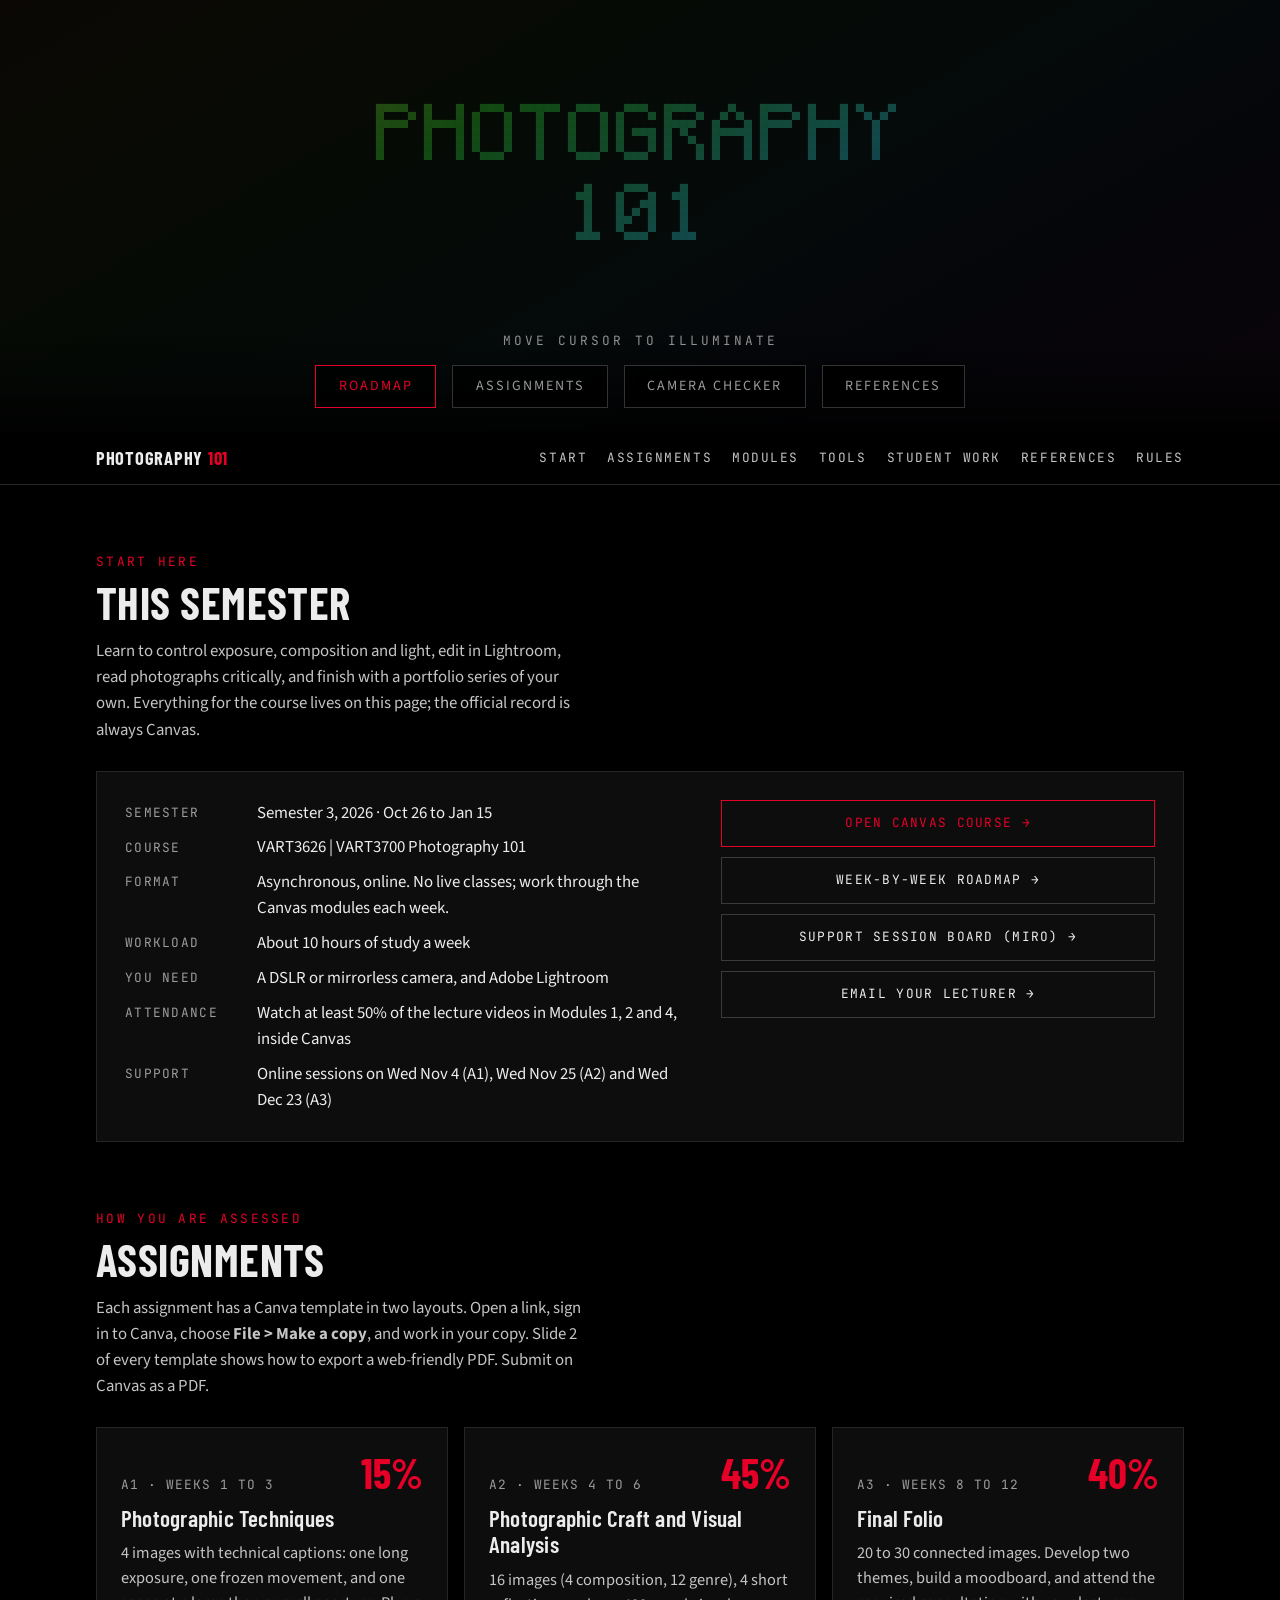
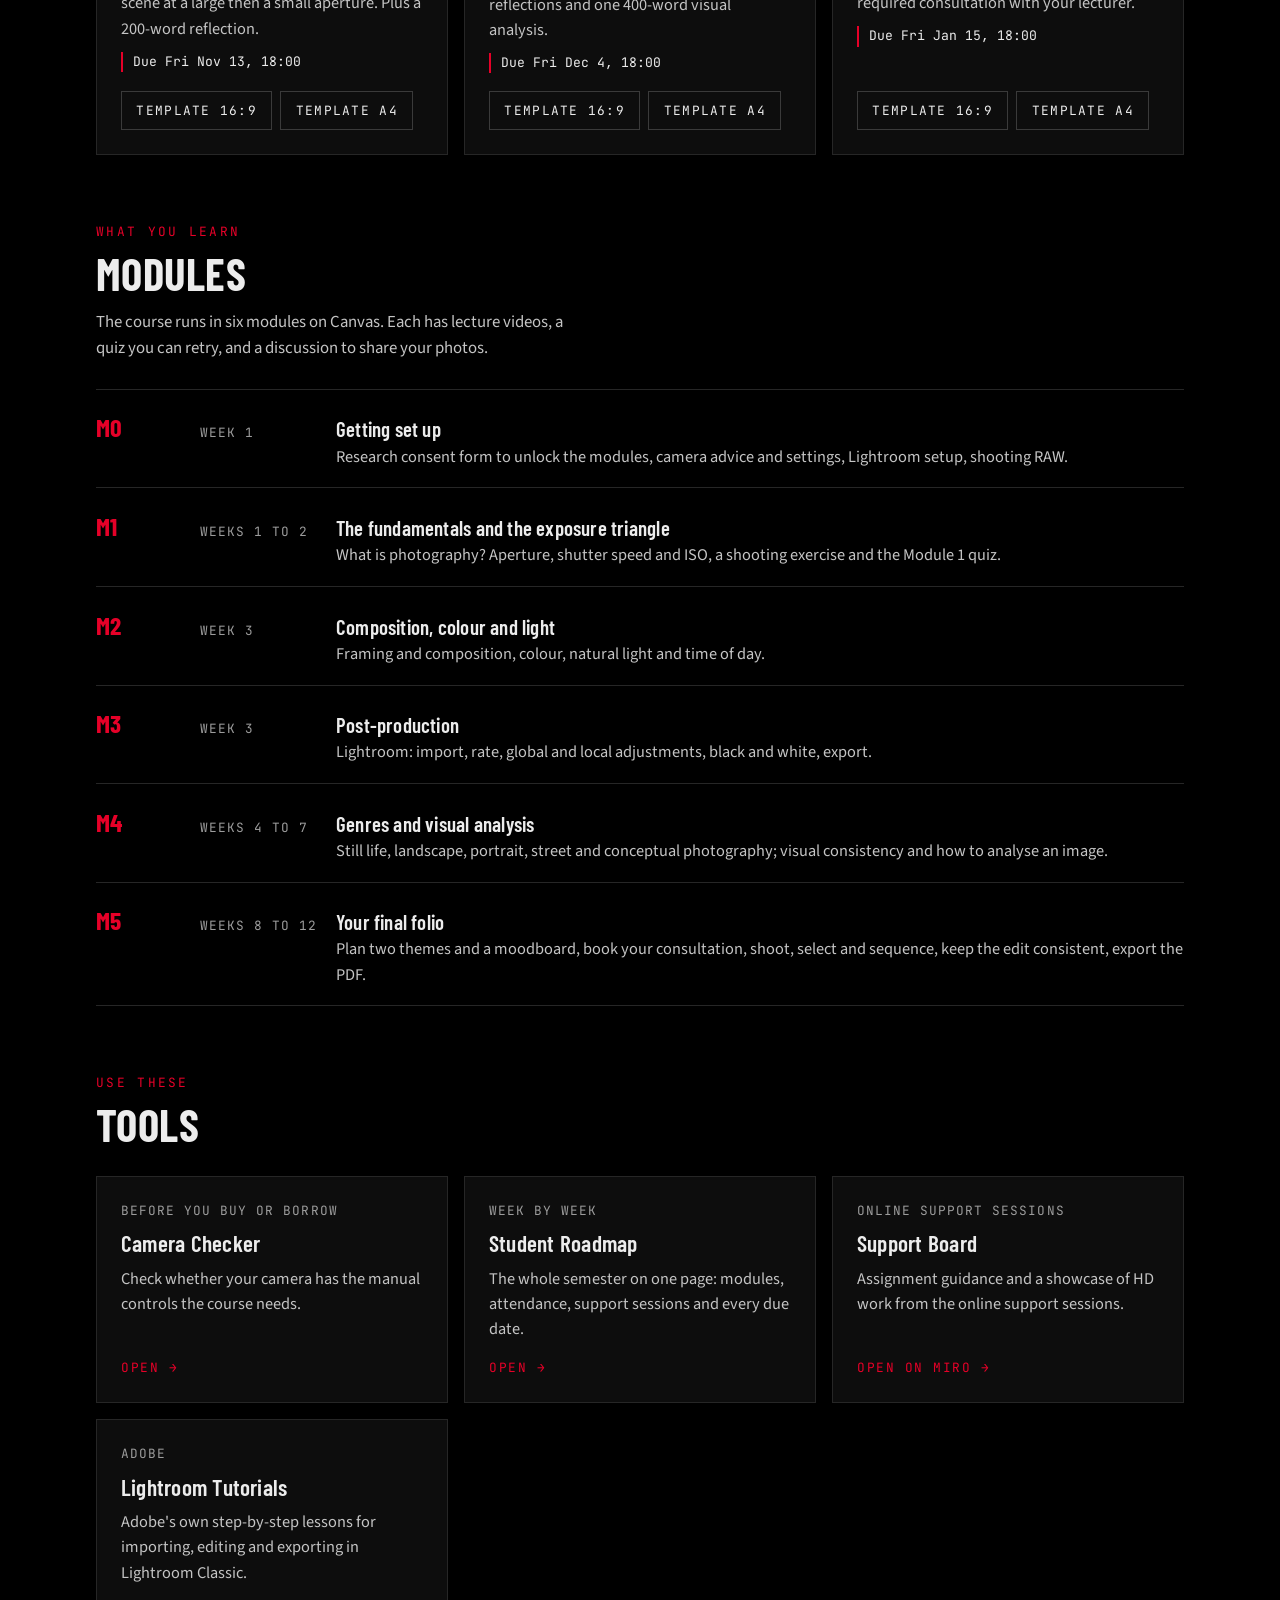
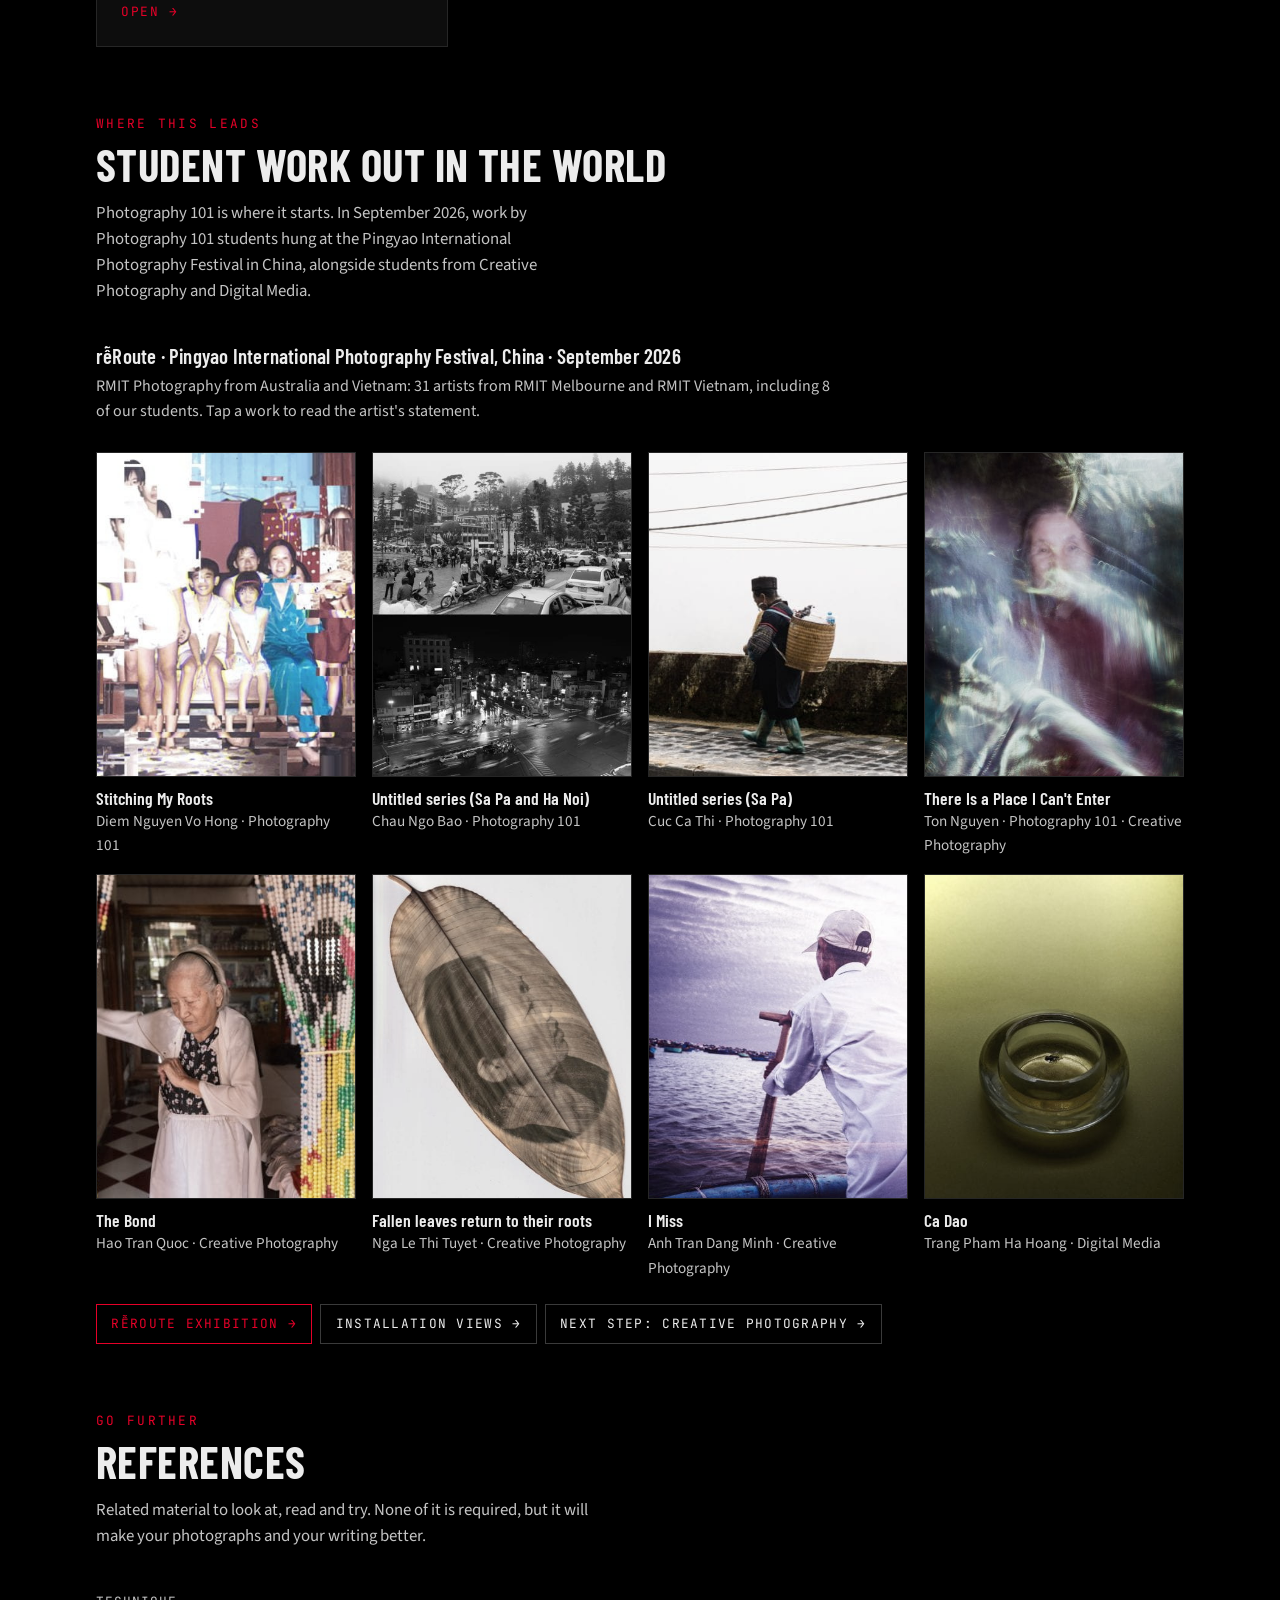
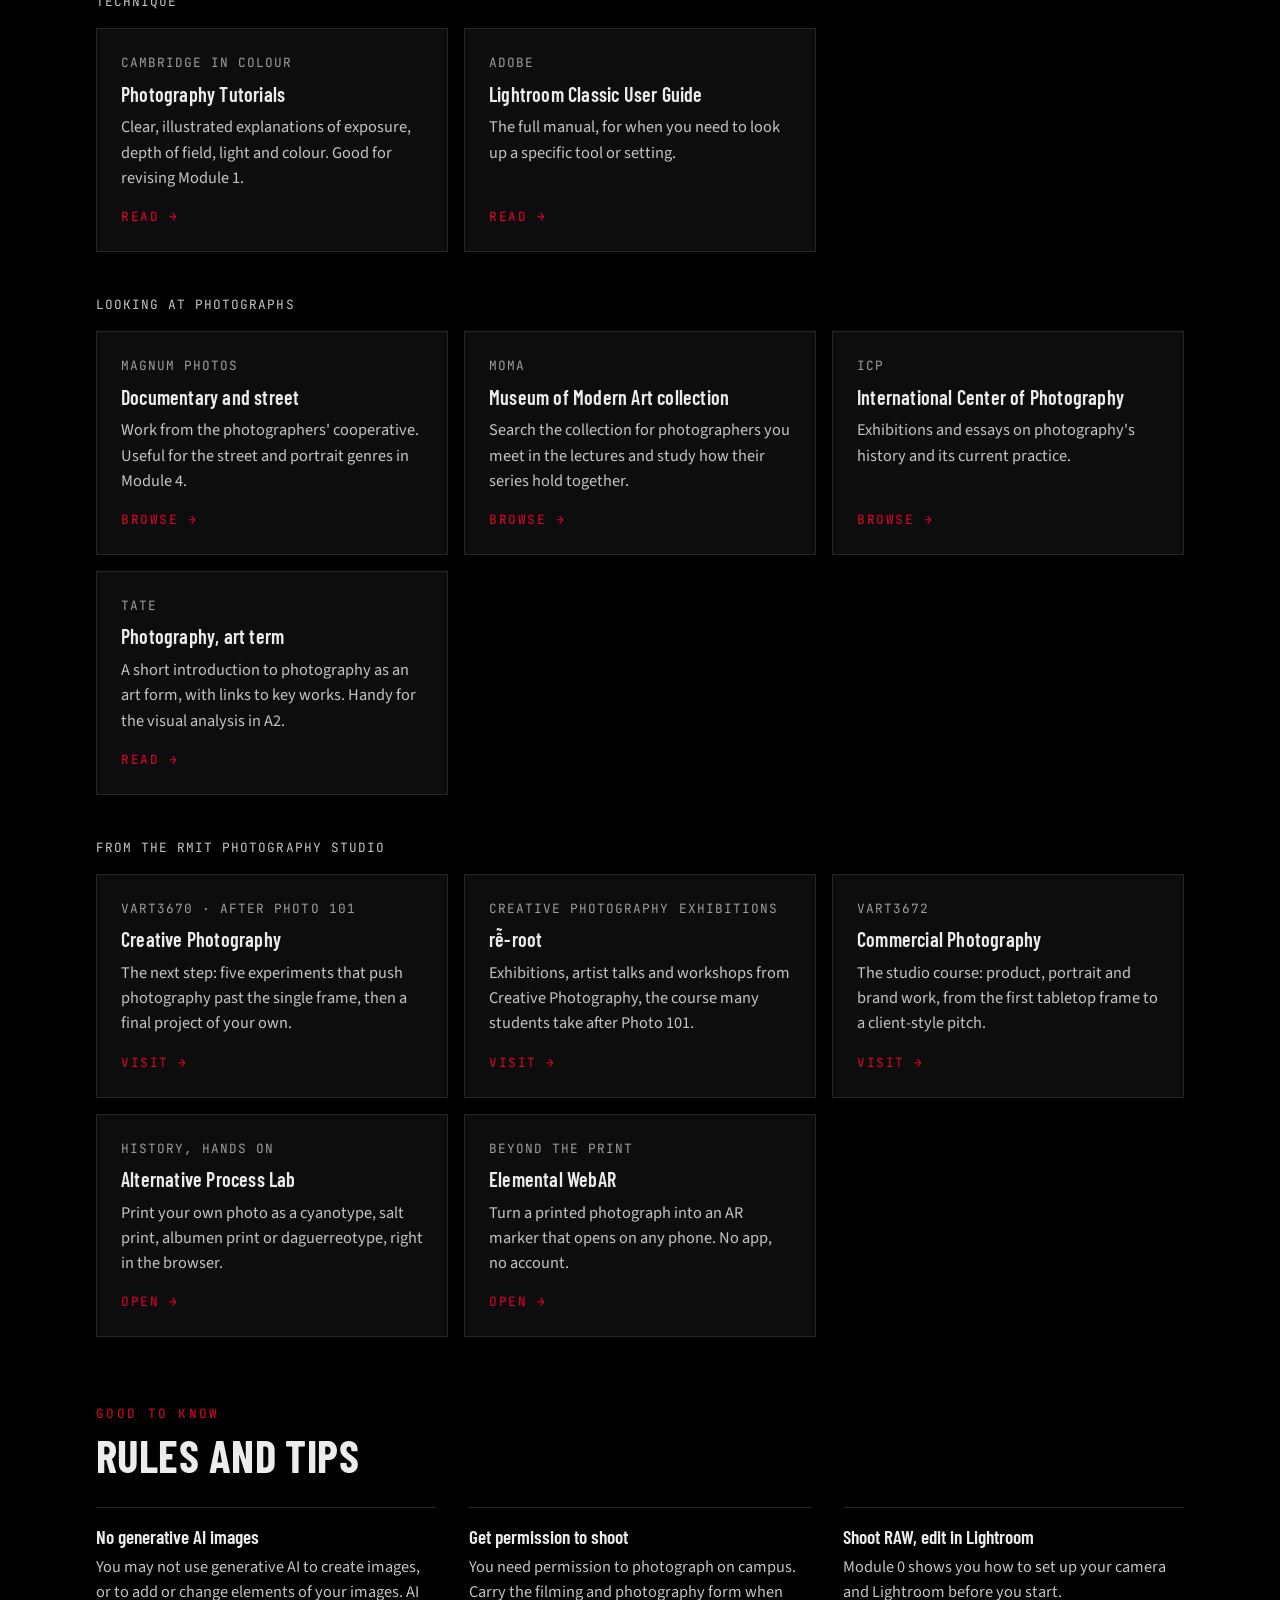
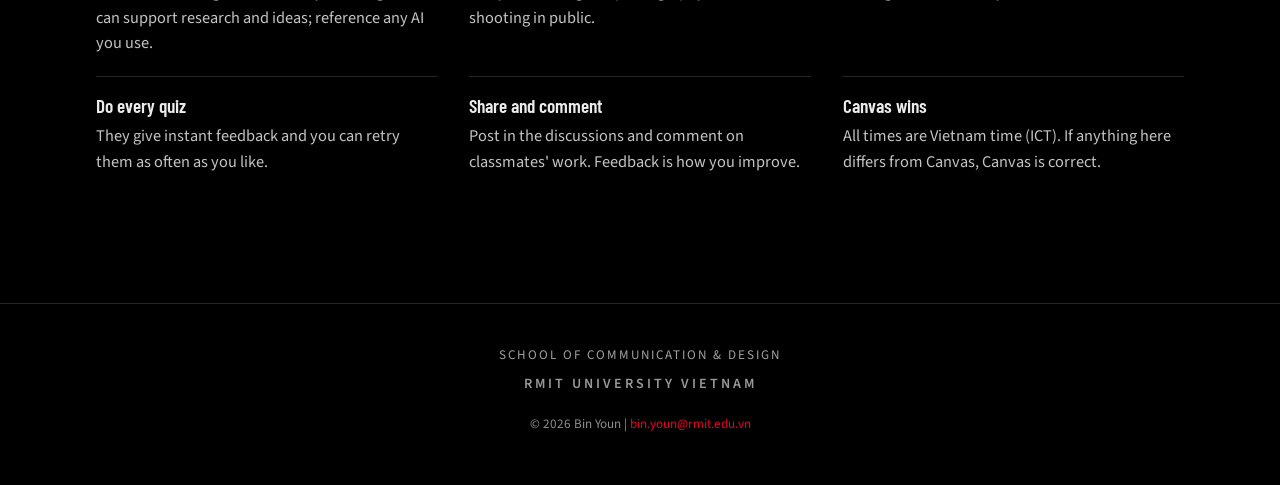
==== commit 7766fb53: "Hub + roadmap: Week 1 starts Oct 26, A3 support session Wed Dec 23 Co-Authored-By: Claude Opus 5.5 <" ====
--- a/index.html
+++ b/index.html
@@ -632,13 +632,13 @@
 
             <div class="now">
                 <ul class="now-facts">
-                    <li><b>Semester</b>Semester 3, 2026 · Oct 19 to Jan 15</li>
+                    <li><b>Semester</b>Semester 3, 2026 · Oct 26 to Jan 15</li>
                     <li><b>Course</b>VART3626 | VART3700 Photography 101</li>
                     <li><b>Format</b>Asynchronous, online. No live classes; work through the Canvas modules each week.</li>
                     <li><b>Workload</b>About 10 hours of study a week</li>
                     <li><b>You need</b>A DSLR or mirrorless camera, and Adobe Lightroom</li>
                     <li><b>Attendance</b>Watch at least 50% of the lecture videos in Modules 1, 2 and 4, inside Canvas</li>
-                    <li><b>Support</b>Online sessions on Wed Nov 4 (A1), Wed Nov 25 (A2) and Wed Dec 30 (A3)</li>
+                    <li><b>Support</b>Online sessions on Wed Nov 4 (A1), Wed Nov 25 (A2) and Wed Dec 23 (A3)</li>
                 </ul>
                 <div class="now-actions">
                     <a class="btn primary" href="https://rmit.instructure.com/courses/174712" target="_blank" rel="noopener">Open Canvas course →</a>
@@ -657,7 +657,7 @@
             <div class="grid">
                 <div class="card">
                     <div class="a-head">
-                        <span class="meta">A1 · Weeks 2 to 4</span>
+                        <span class="meta">A1 · Weeks 1 to 3</span>
                         <span class="weight">15%</span>
                     </div>
                     <h3>Photographic Techniques</h3>
@@ -670,7 +670,7 @@
                 </div>
                 <div class="card">
                     <div class="a-head">
-                        <span class="meta">A2 · Weeks 5 to 7</span>
+                        <span class="meta">A2 · Weeks 4 to 6</span>
                         <span class="weight">45%</span>
                     </div>
                     <h3>Photographic Craft and Visual Analysis</h3>
@@ -683,7 +683,7 @@
                 </div>
                 <div class="card">
                     <div class="a-head">
-                        <span class="meta">A3 · Weeks 9 to 12</span>
+                        <span class="meta">A3 · Weeks 8 to 12</span>
                         <span class="weight">40%</span>
                     </div>
                     <h3>Final Folio</h3>
@@ -721,7 +721,7 @@
                 </div>
                 <div class="module">
                     <span class="num">M2</span>
-                    <span class="weeks">Weeks 3 to 4</span>
+                    <span class="weeks">Week 3</span>
                     <div class="body">
                         <h3>Composition, colour and light</h3>
                         <p>Framing and composition, colour, natural light and time of day.</p>
@@ -729,7 +729,7 @@
                 </div>
                 <div class="module">
                     <span class="num">M3</span>
-                    <span class="weeks">Weeks 3 to 4</span>
+                    <span class="weeks">Week 3</span>
                     <div class="body">
                         <h3>Post-production</h3>
                         <p>Lightroom: import, rate, global and local adjustments, black and white, export.</p>
@@ -737,7 +737,7 @@
                 </div>
                 <div class="module">
                     <span class="num">M4</span>
-                    <span class="weeks">Weeks 5 to 8</span>
+                    <span class="weeks">Weeks 4 to 7</span>
                     <div class="body">
                         <h3>Genres and visual analysis</h3>
                         <p>Still life, landscape, portrait, street and conceptual photography; visual consistency and how to analyse an image.</p>
@@ -745,7 +745,7 @@
                 </div>
                 <div class="module">
                     <span class="num">M5</span>
-                    <span class="weeks">Weeks 9 to 12</span>
+                    <span class="weeks">Weeks 8 to 12</span>
                     <div class="body">
                         <h3>Your final folio</h3>
                         <p>Plan two themes and a moodboard, book your consultation, shoot, select and sequence, keep the edit consistent, export the PDF.</p>
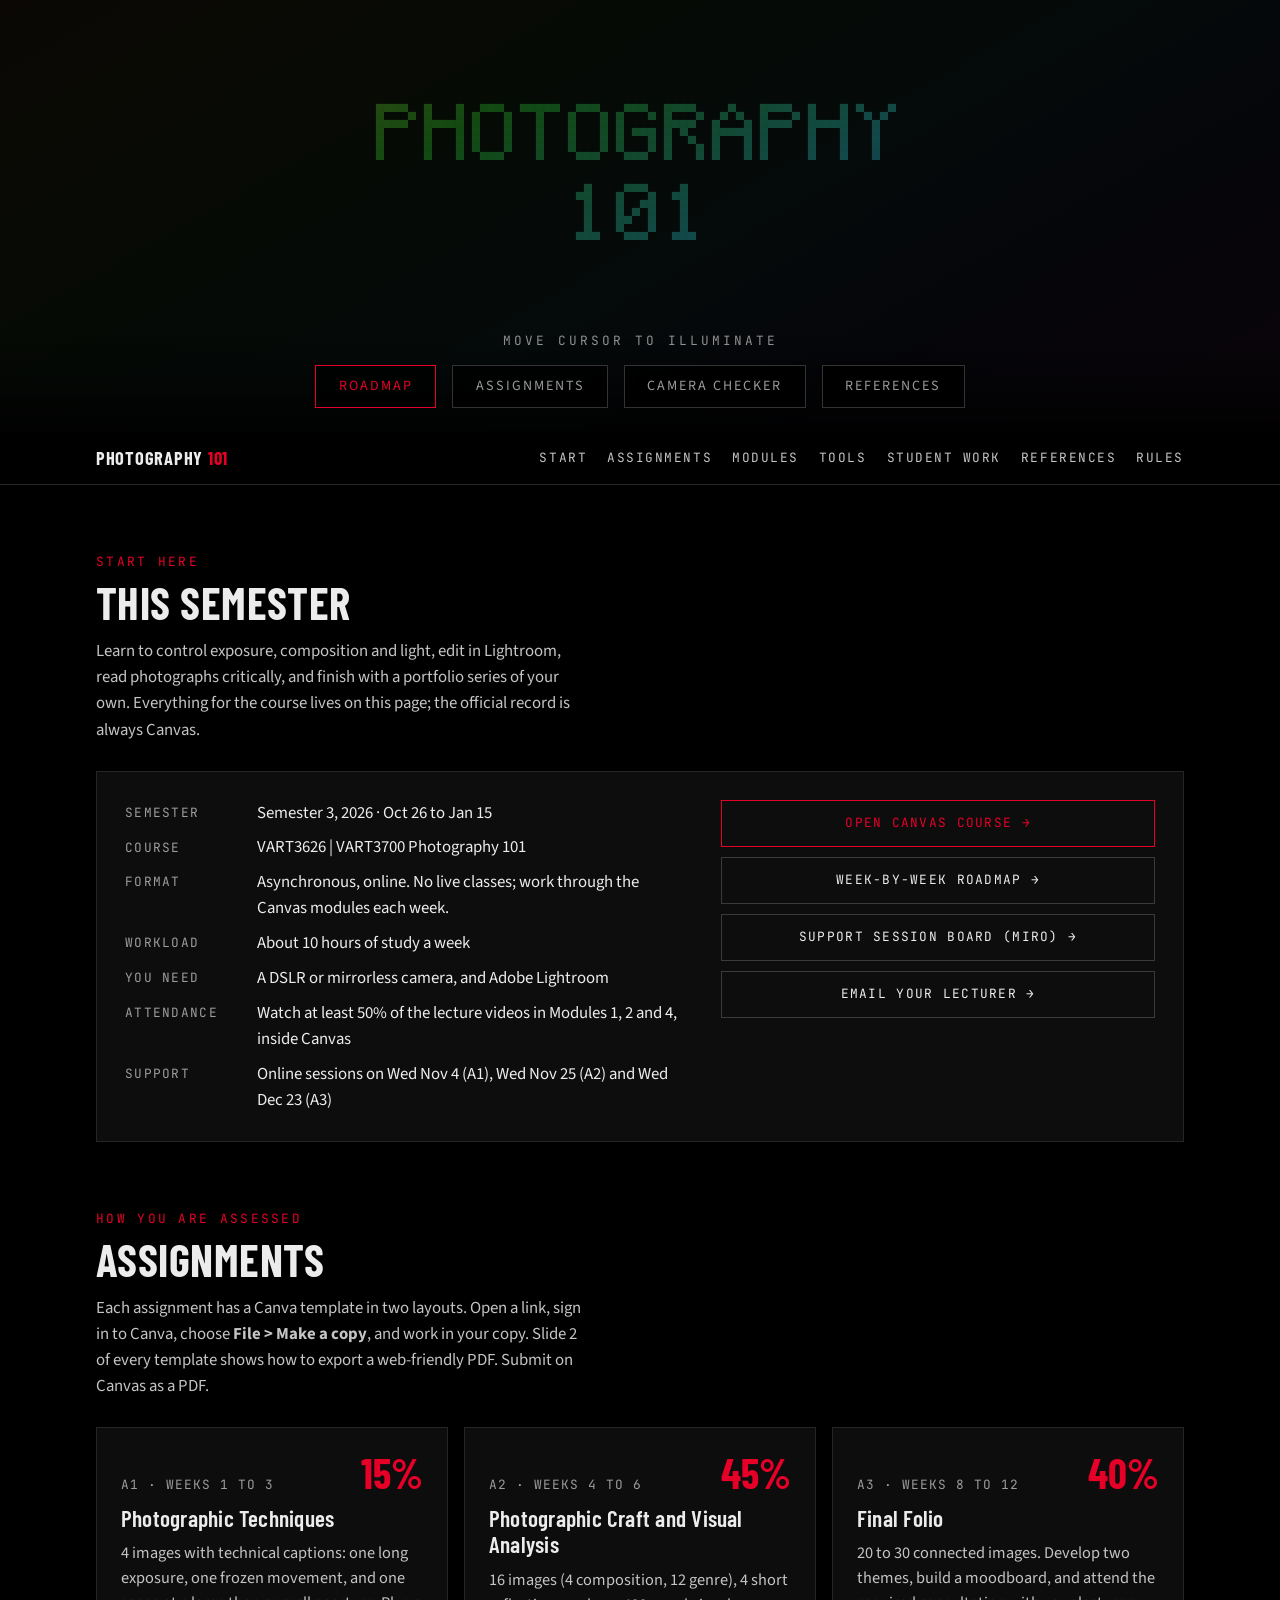
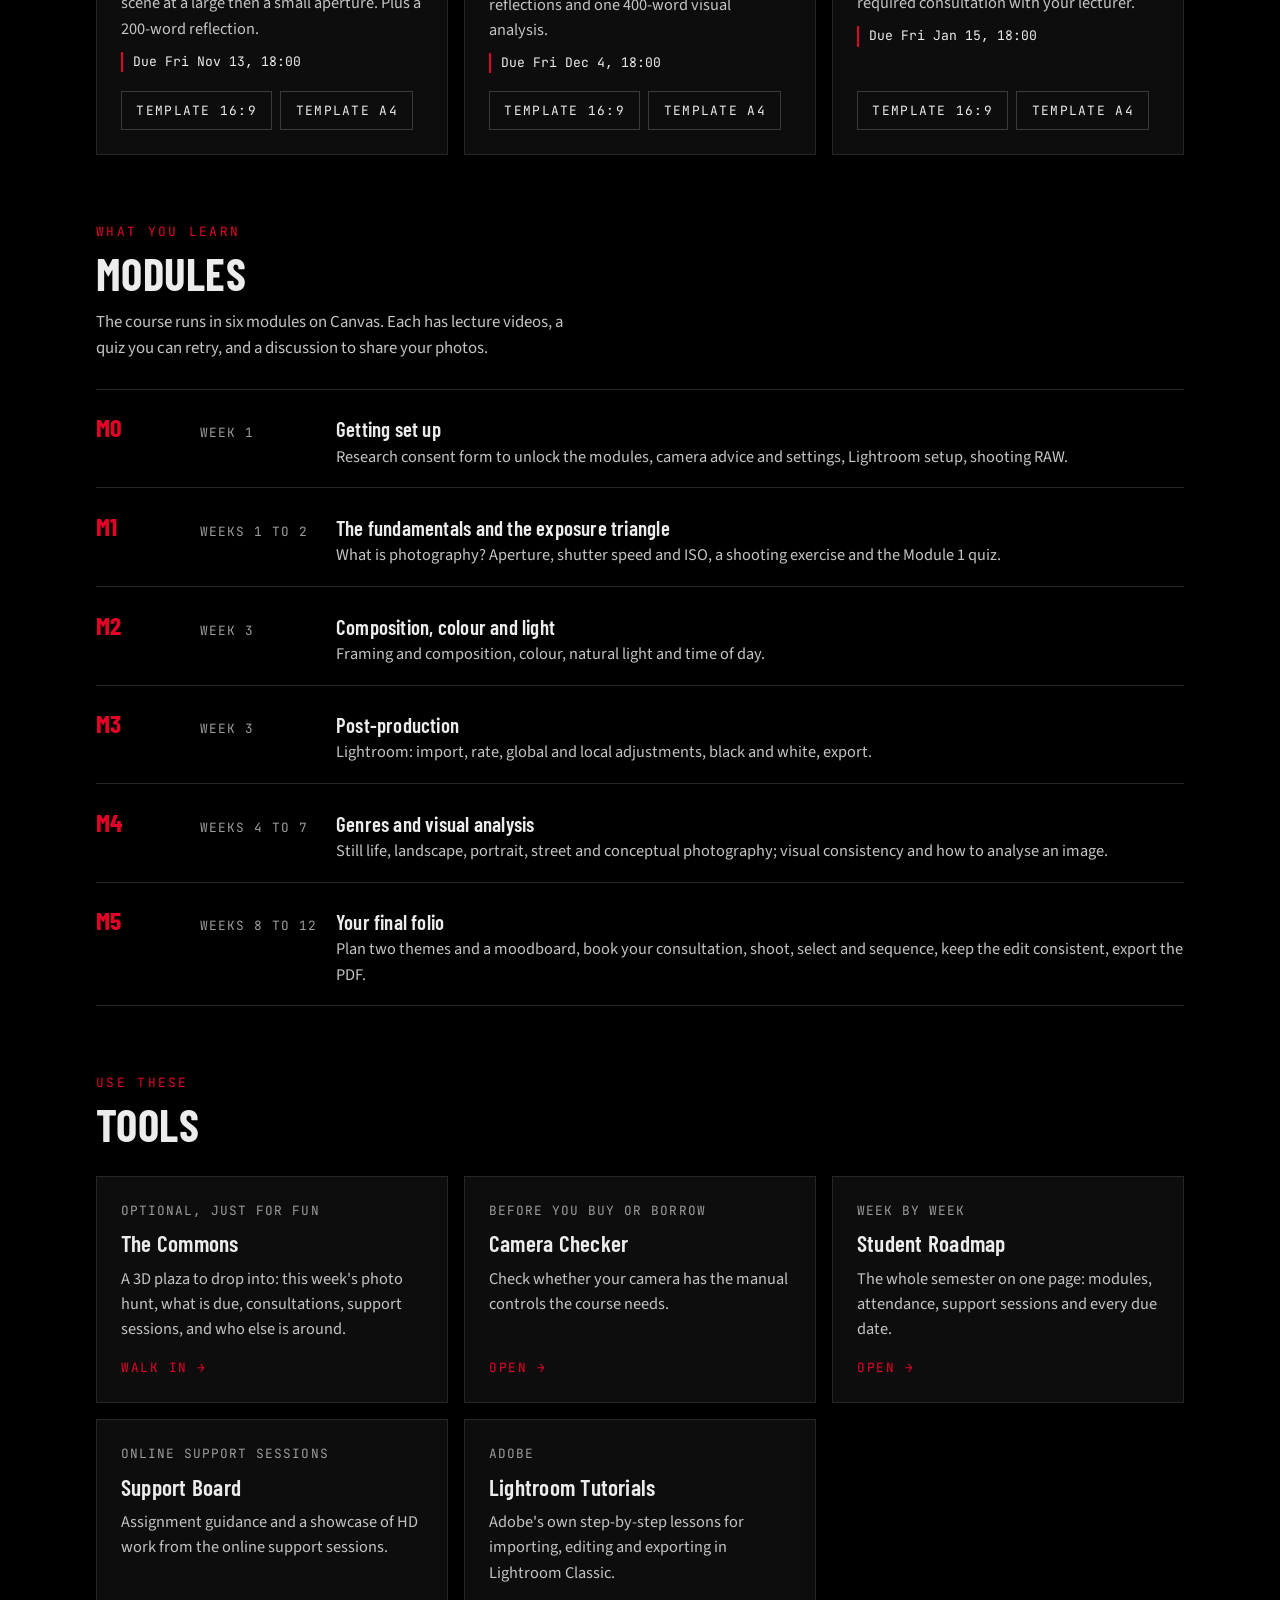
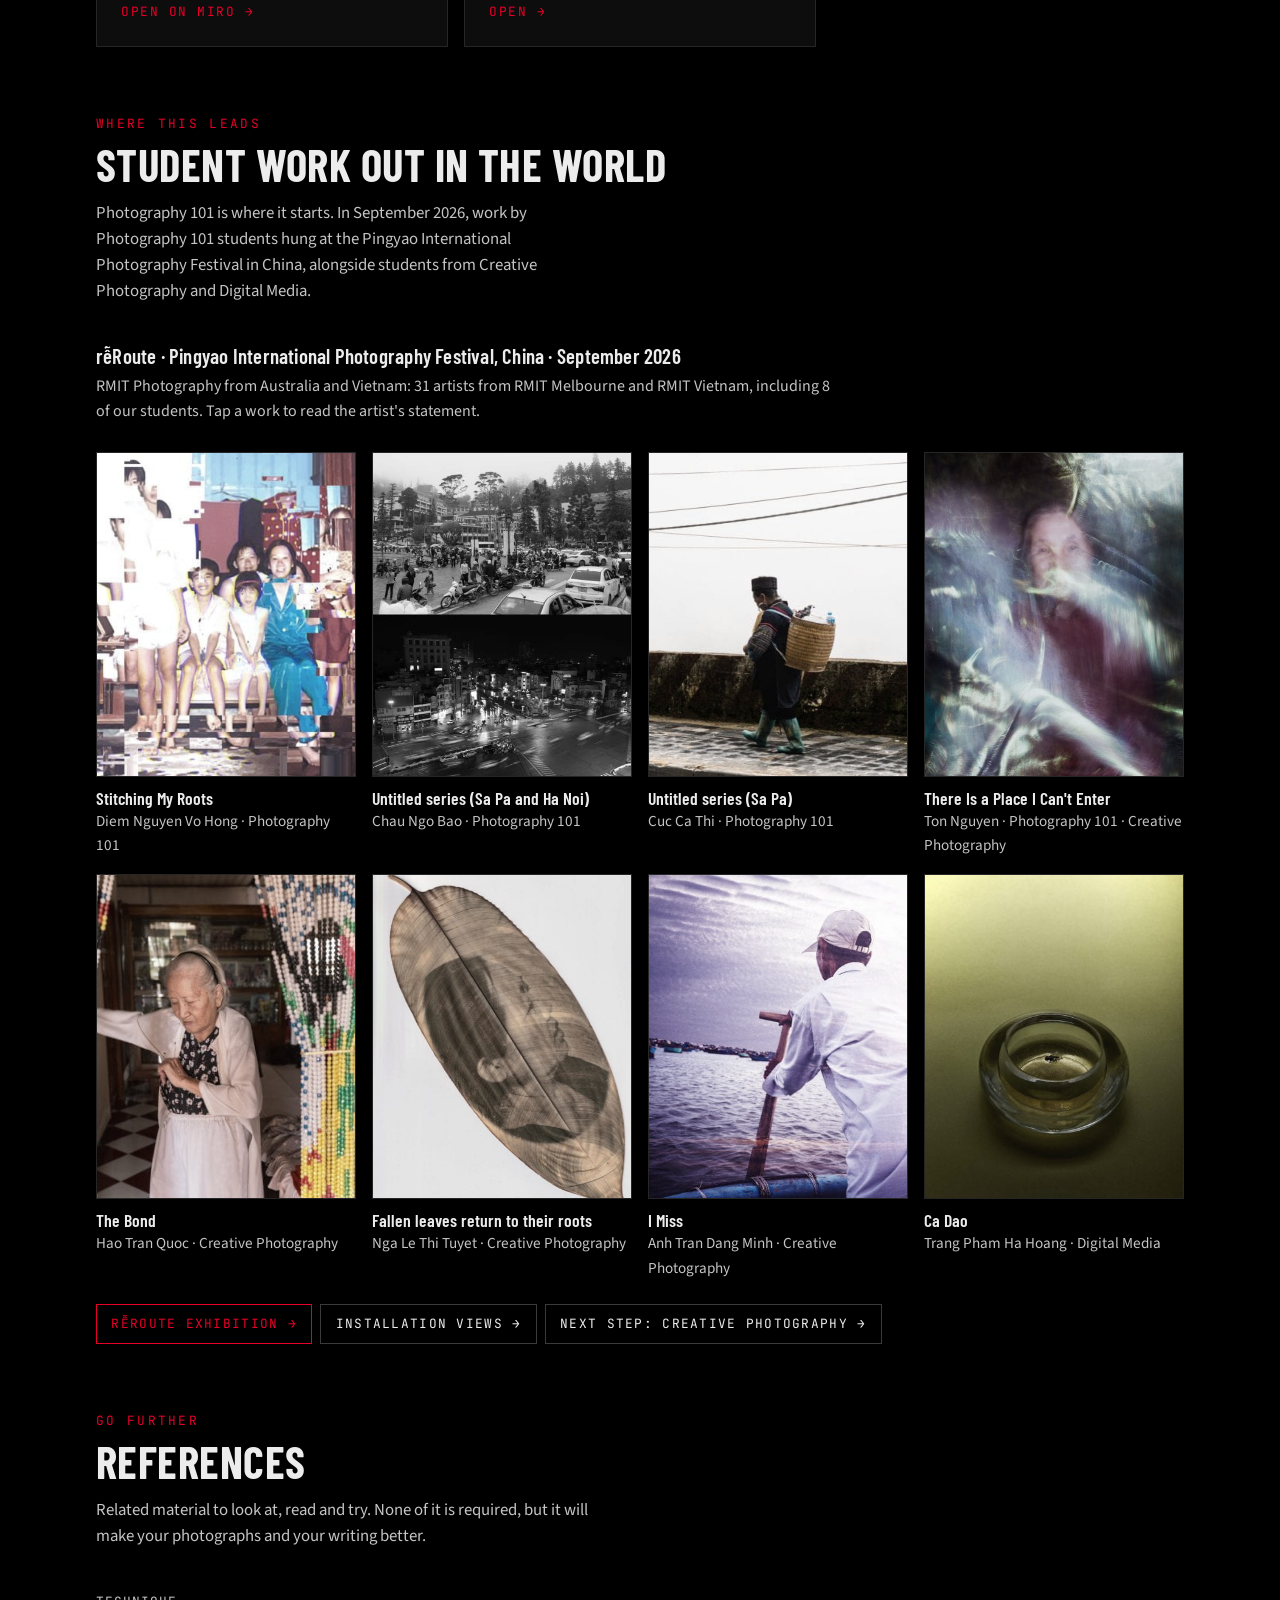
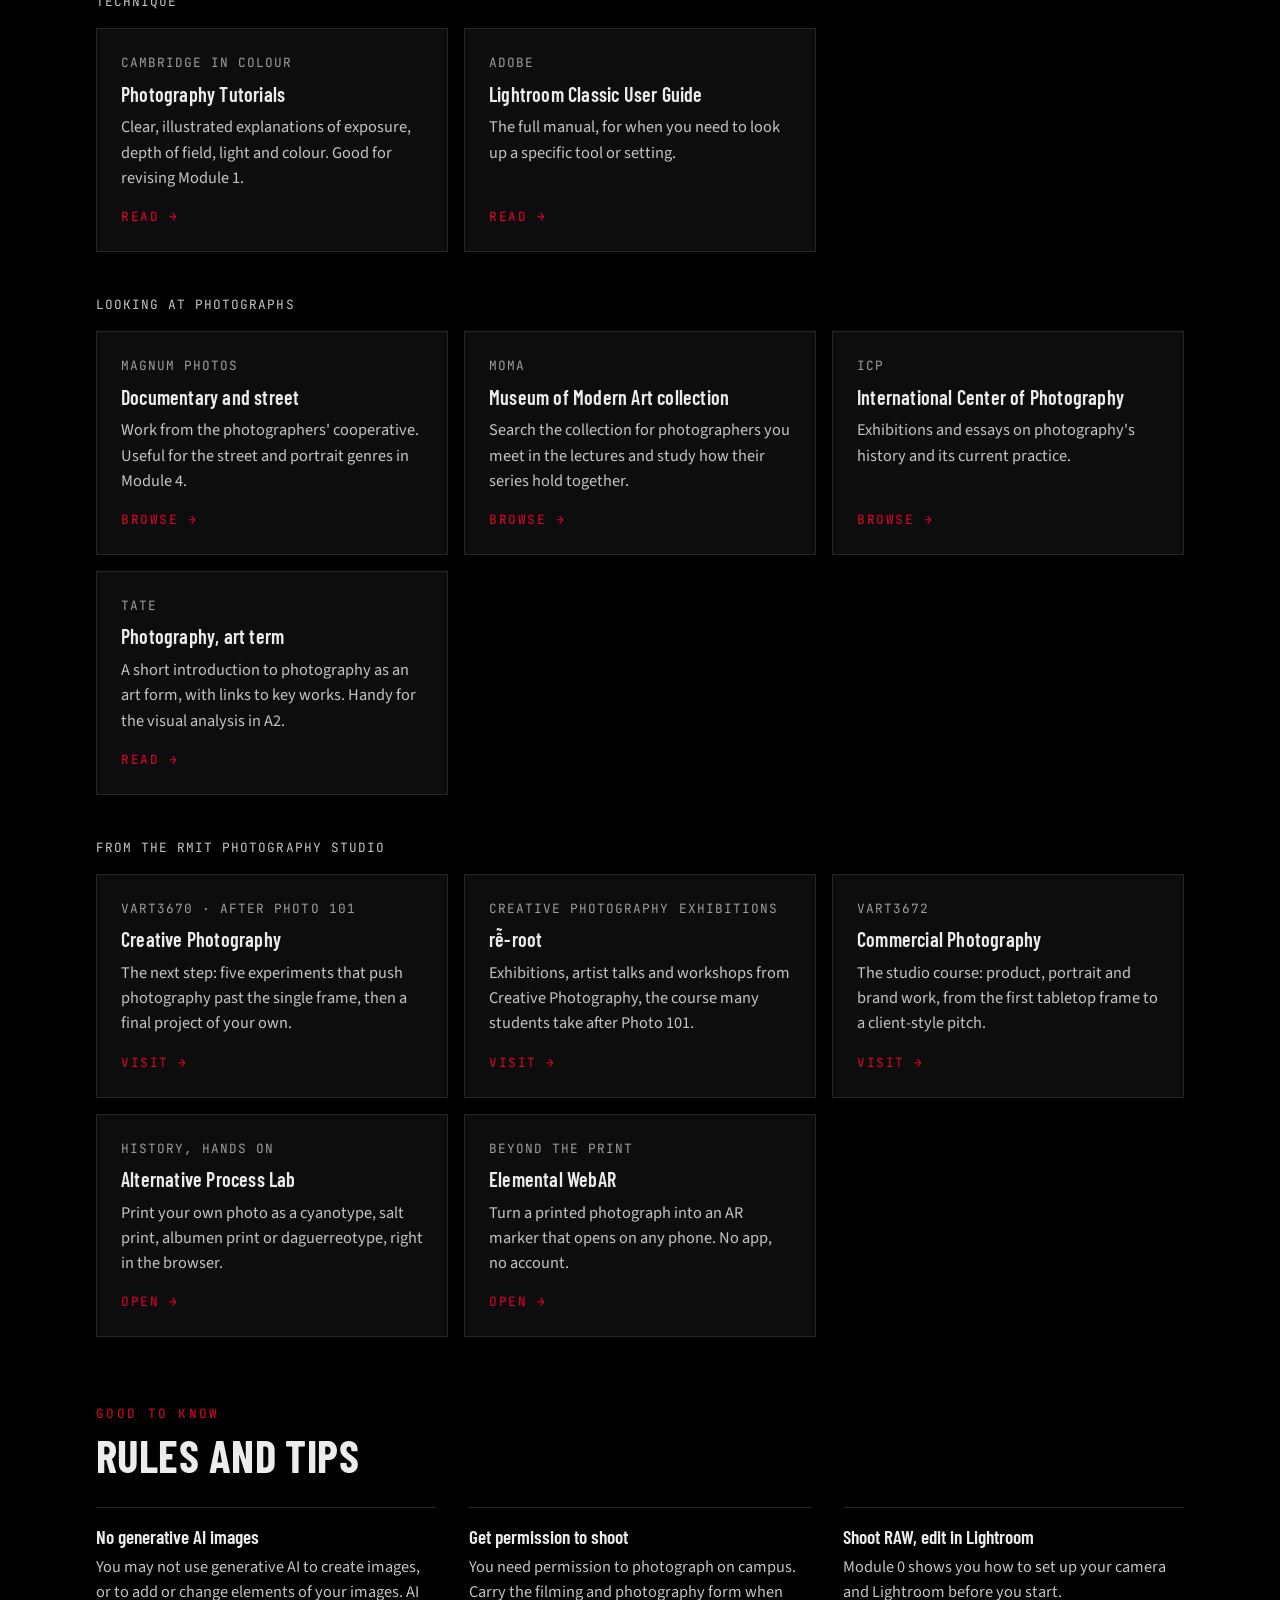
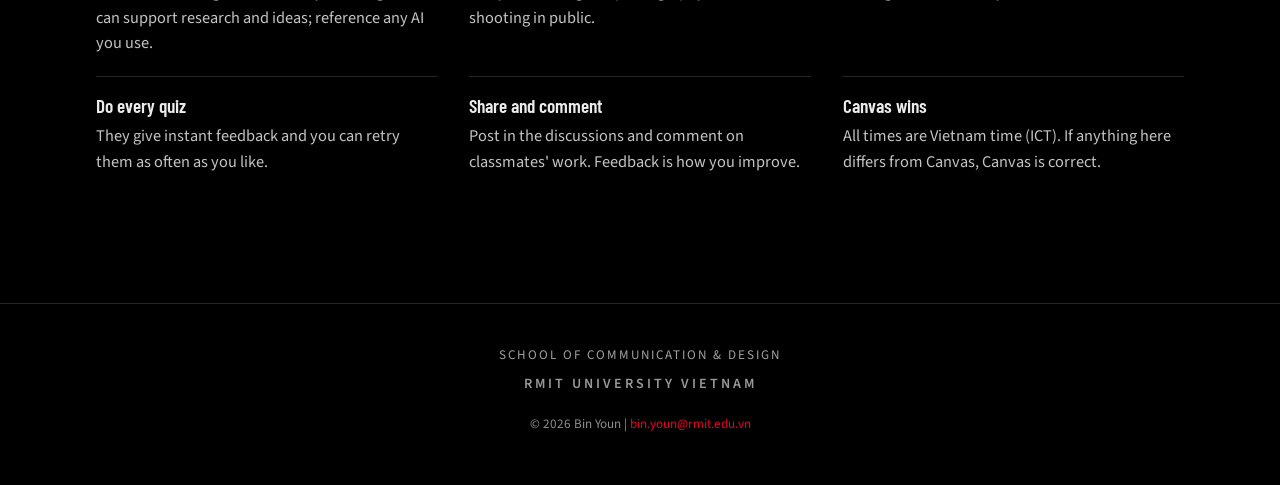
==== commit b8a05871: "The Commons: an optional 3D plaza for Photo 101 A sunny voxel plaza in the hub's red and black where" ====
--- a/index.html
+++ b/index.html
@@ -759,6 +759,12 @@
             <h2>Tools</h2>
 
             <div class="grid">
+                <a class="card" href="commons/">
+                    <span class="meta">Optional, just for fun</span>
+                    <h3>The Commons</h3>
+                    <p>A 3D plaza to drop into: this week's photo hunt, what is due, consultations, support sessions, and who else is around.</p>
+                    <span class="go">Walk in →</span>
+                </a>
                 <a class="card" href="camera-checker.html">
                     <span class="meta">Before you buy or borrow</span>
                     <h3>Camera Checker</h3>
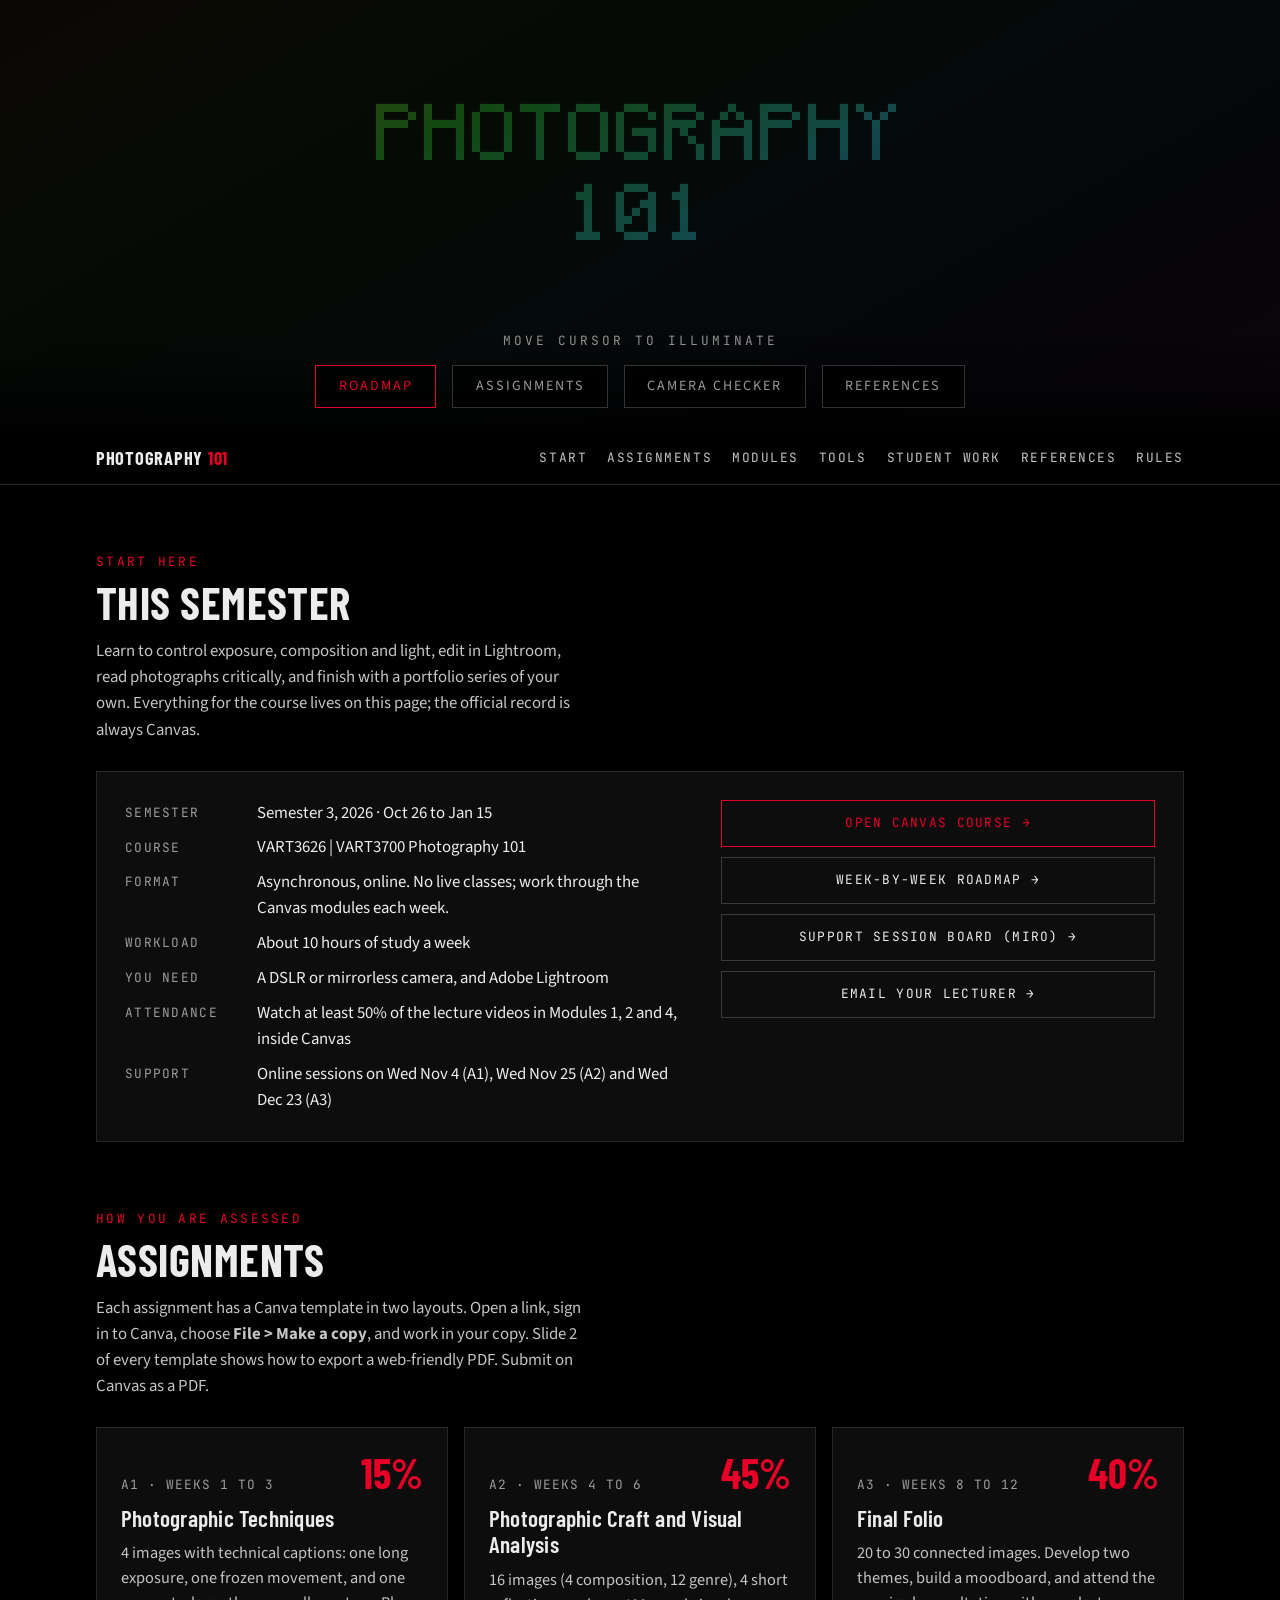
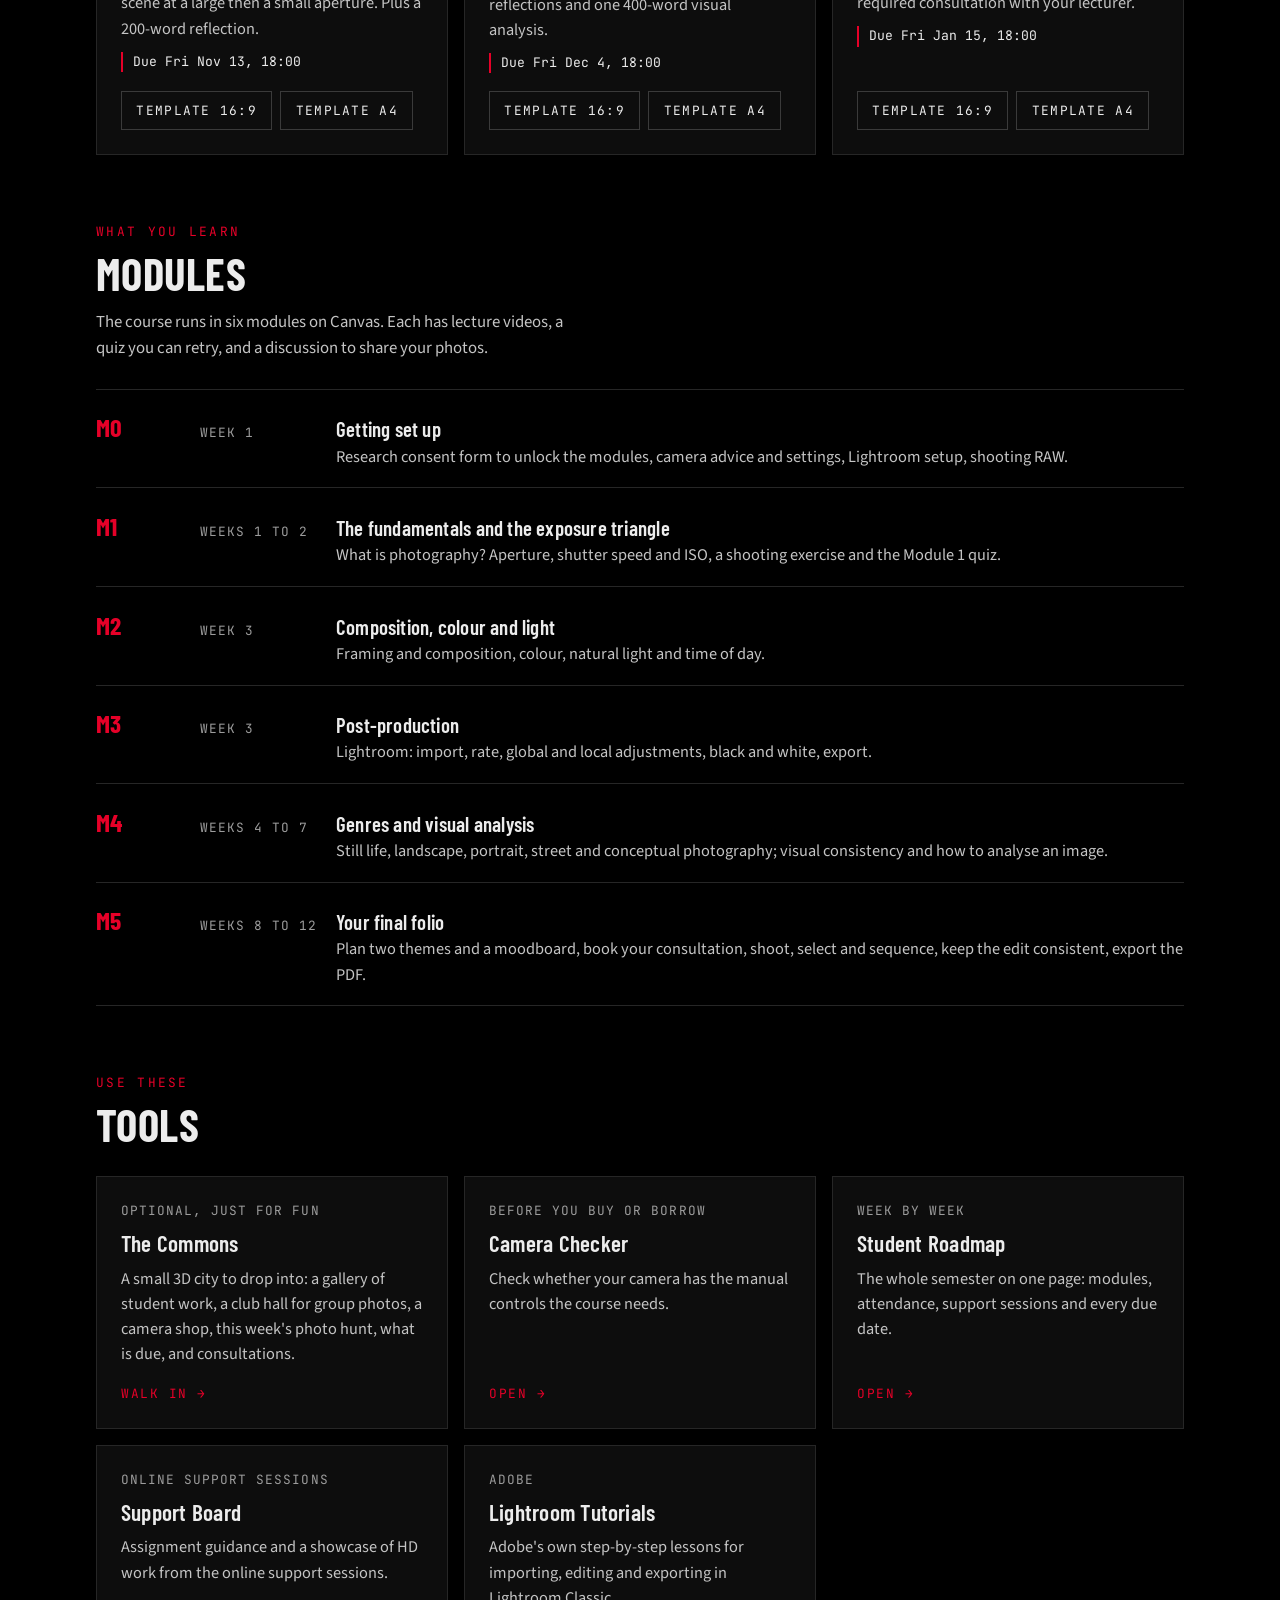
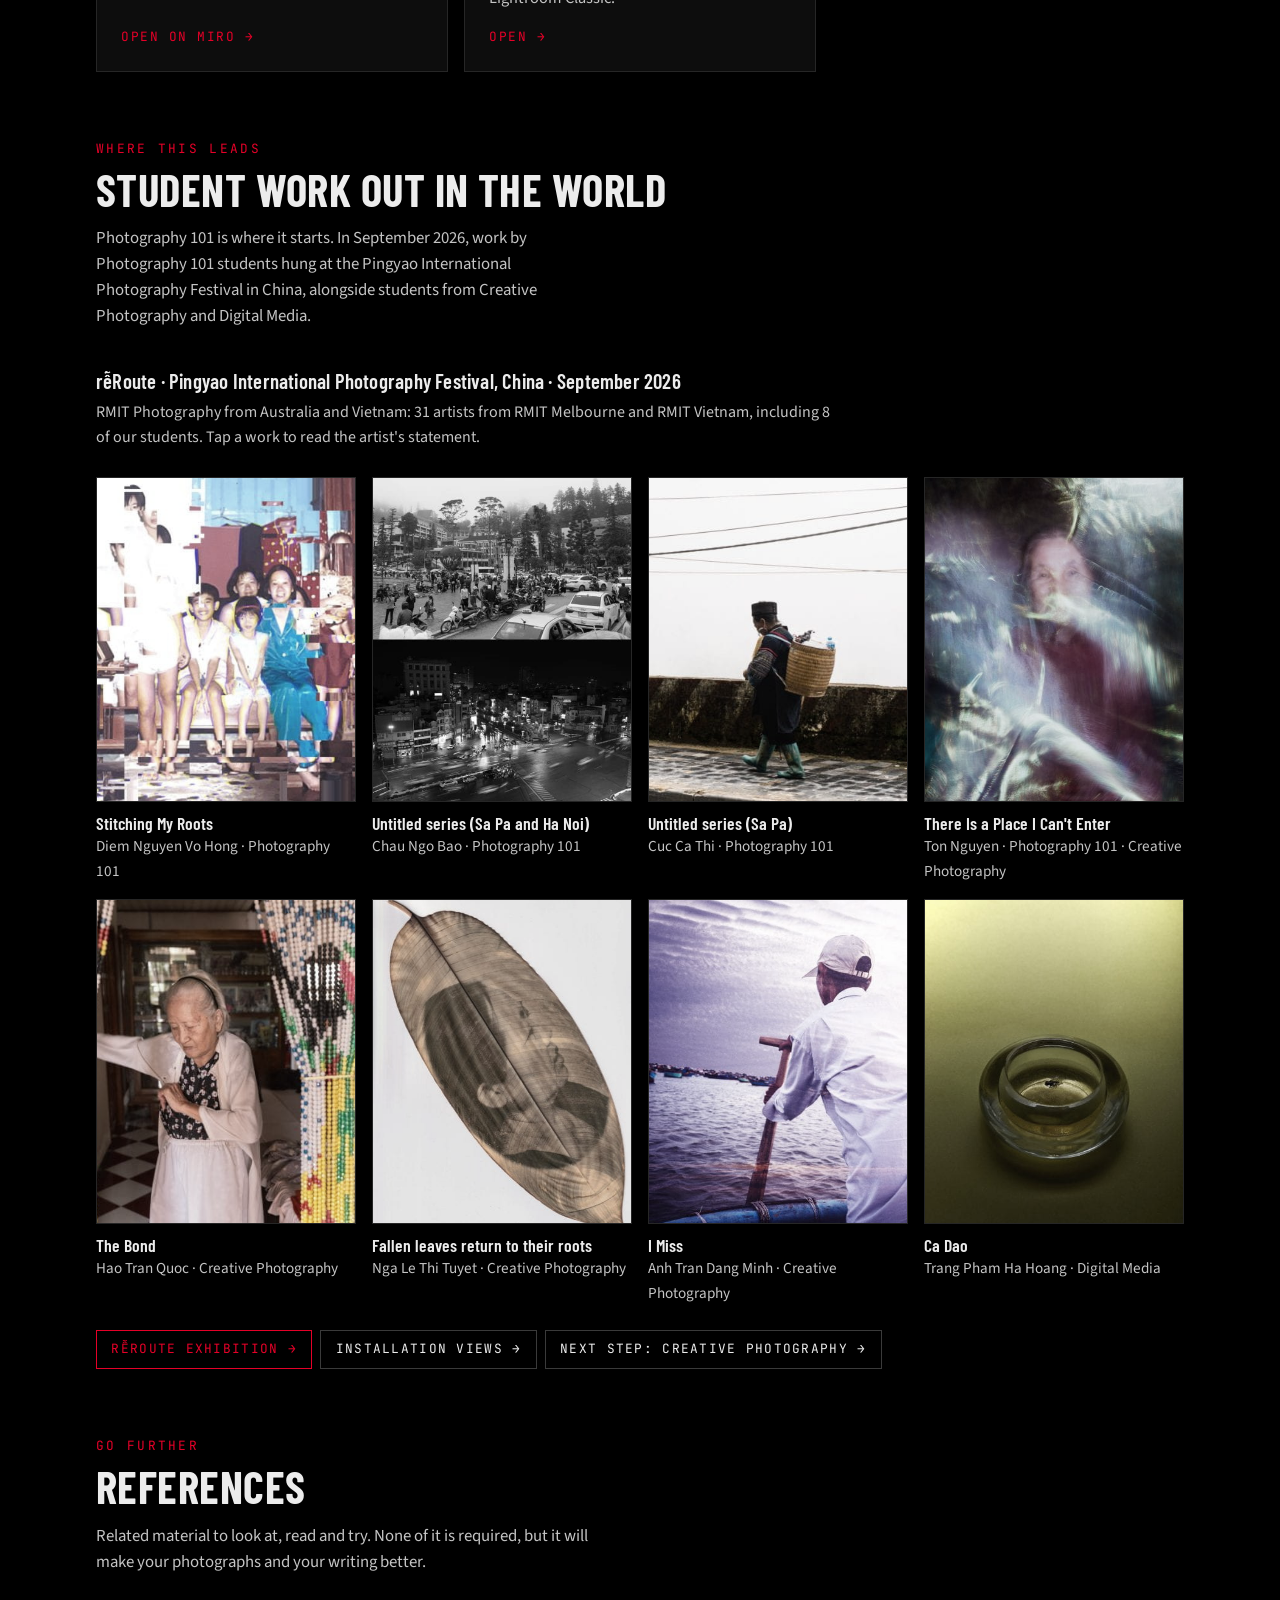
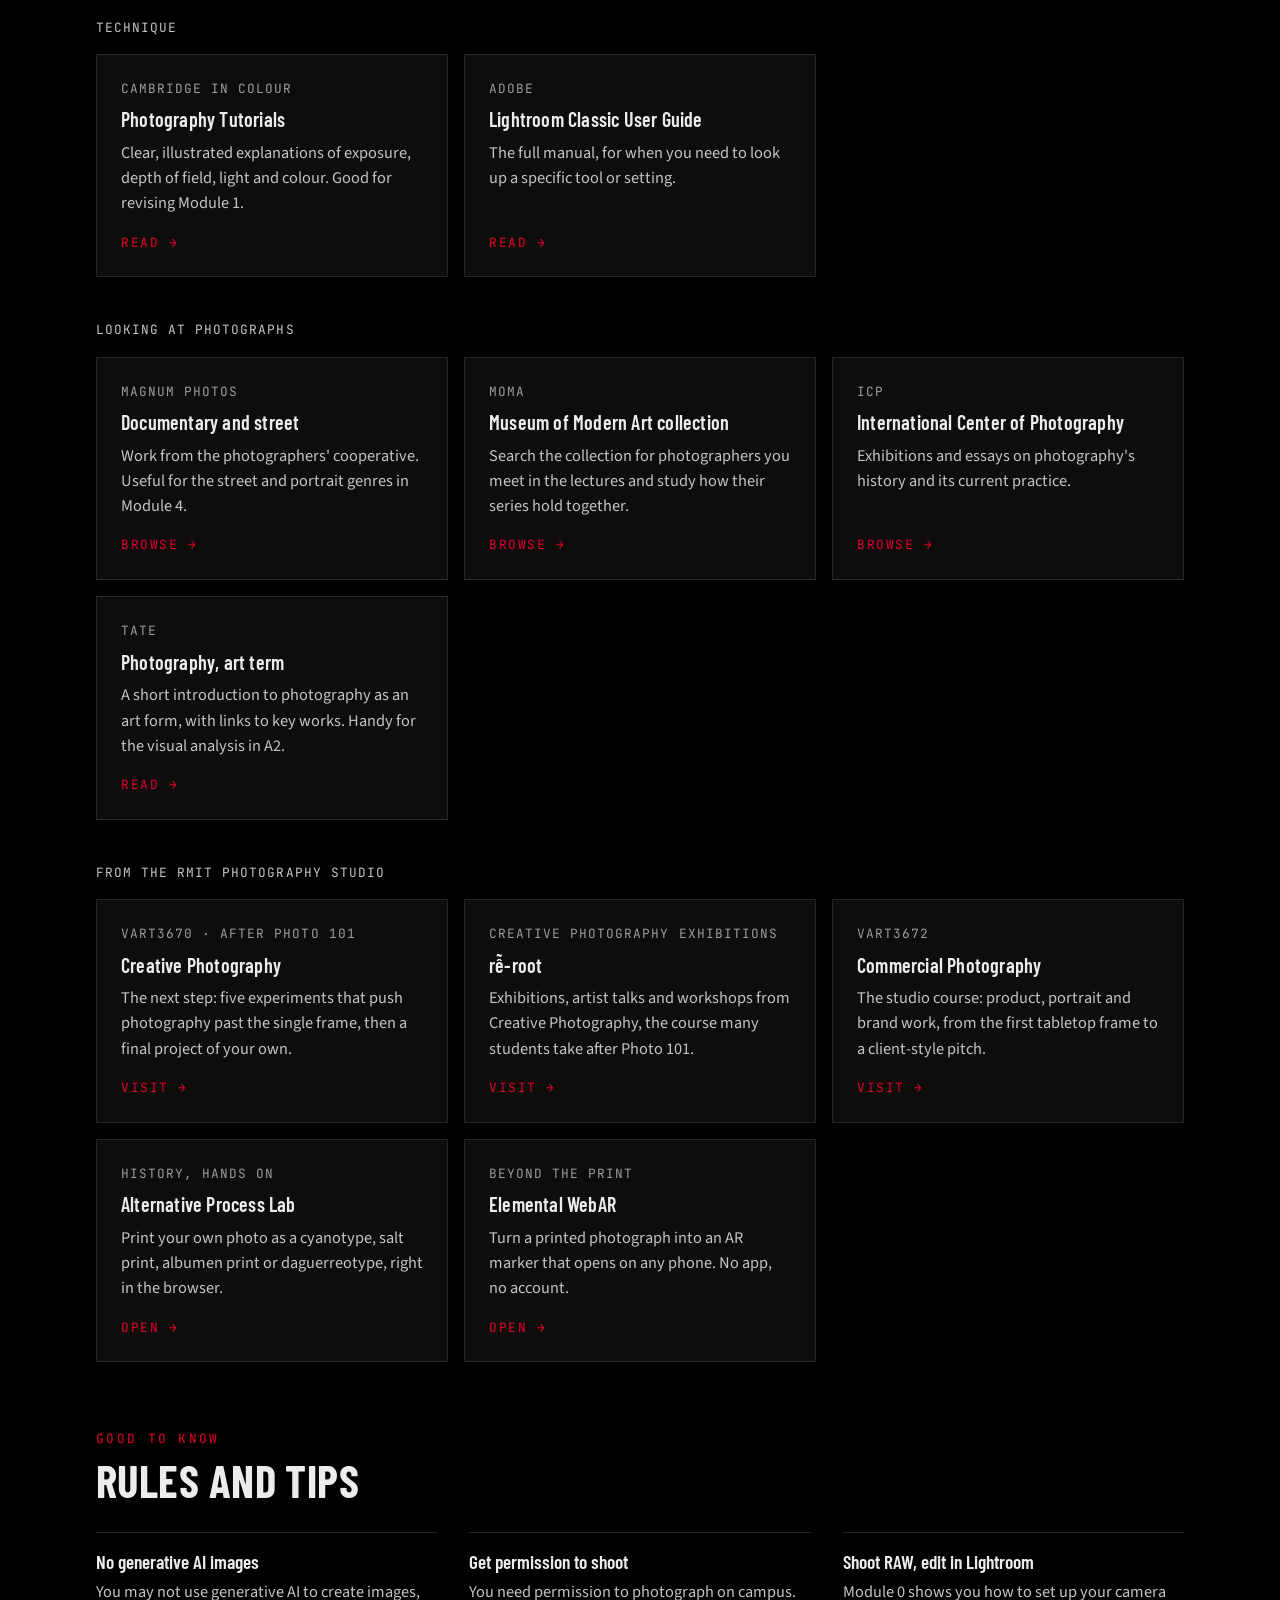
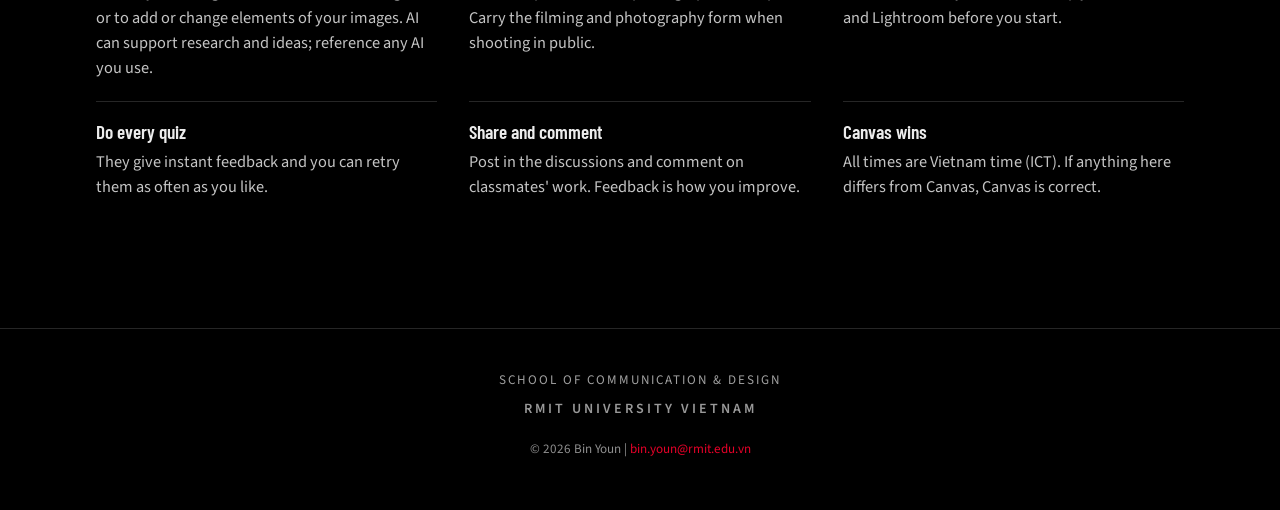
==== commit 87b04100: "Commons becomes a small city: Club Hall, Gallery, Camera Shop Main Street runs south from the square" ====
--- a/index.html
+++ b/index.html
@@ -762,7 +762,7 @@
                 <a class="card" href="commons/">
                     <span class="meta">Optional, just for fun</span>
                     <h3>The Commons</h3>
-                    <p>A 3D plaza to drop into: this week's photo hunt, what is due, consultations, support sessions, and who else is around.</p>
+                    <p>A small 3D city to drop into: a gallery of student work, a club hall for group photos, a camera shop, this week's photo hunt, what is due, and consultations.</p>
                     <span class="go">Walk in →</span>
                 </a>
                 <a class="card" href="camera-checker.html">
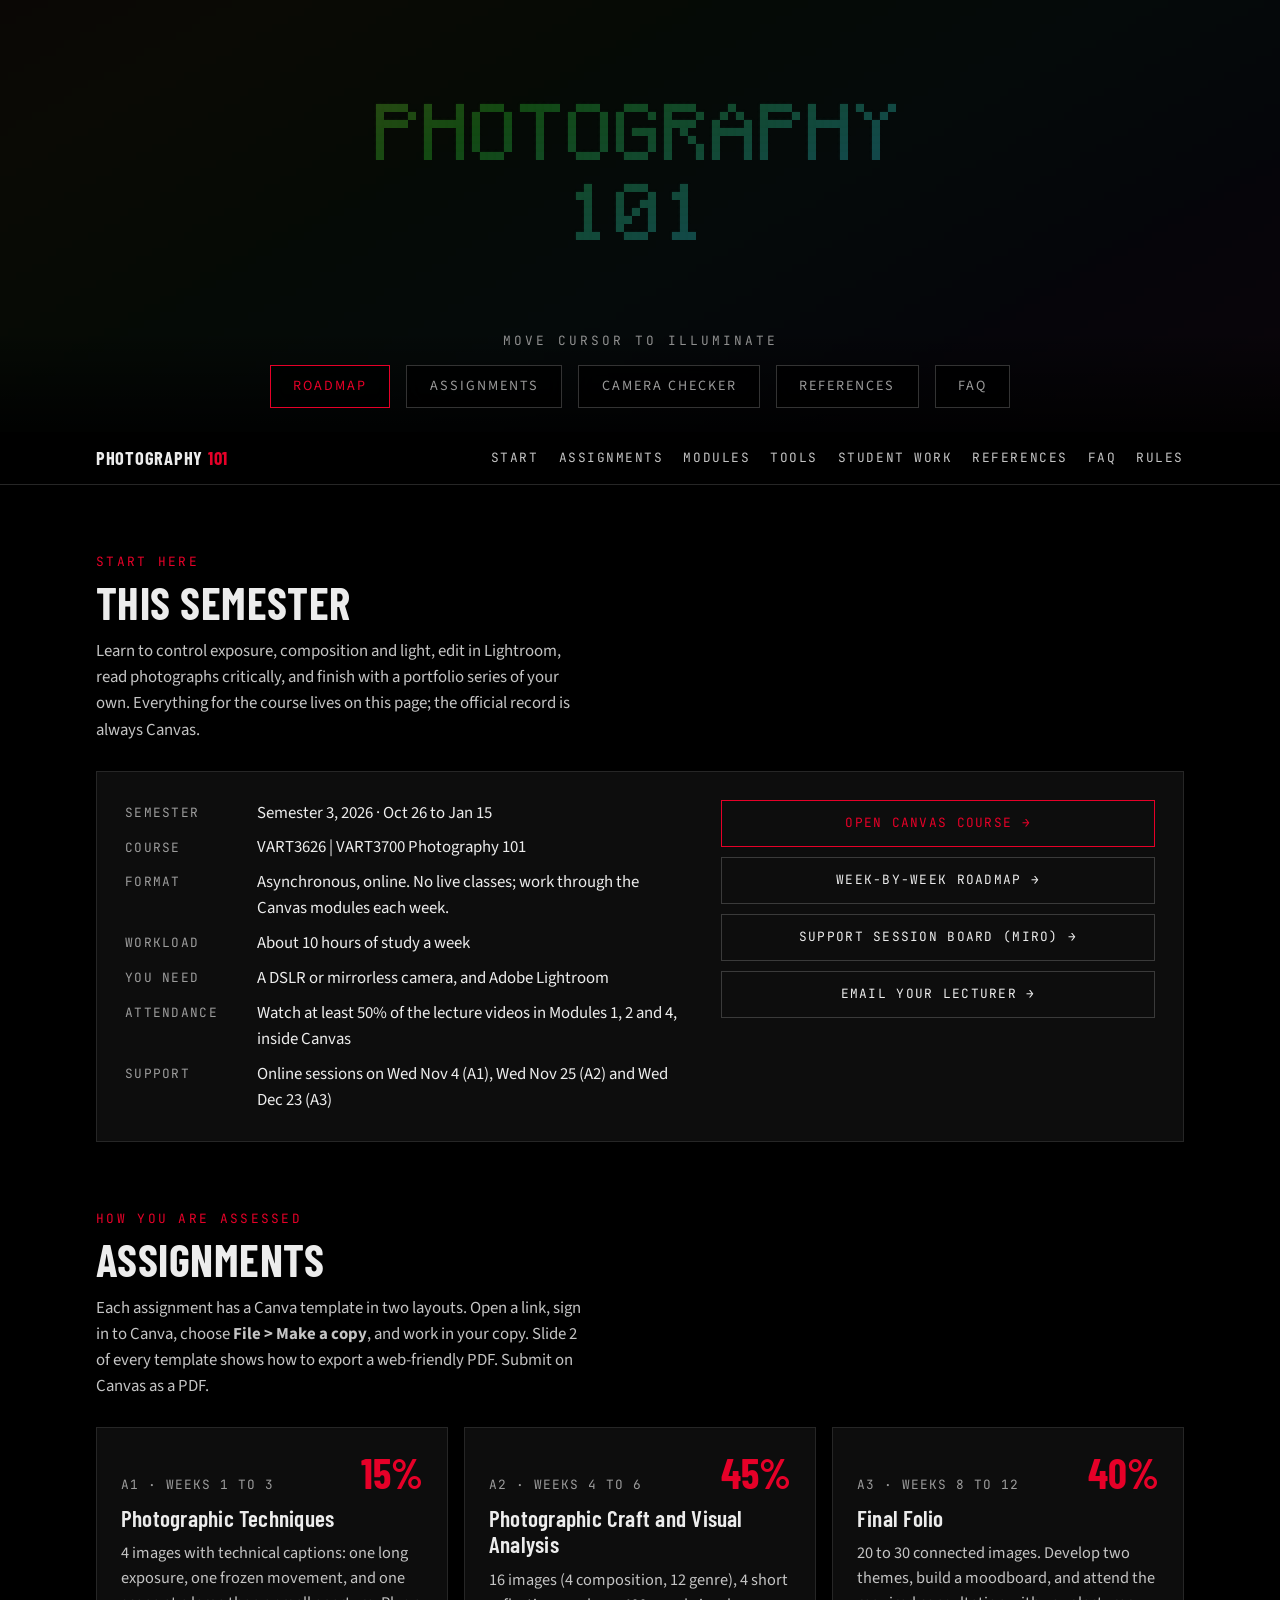
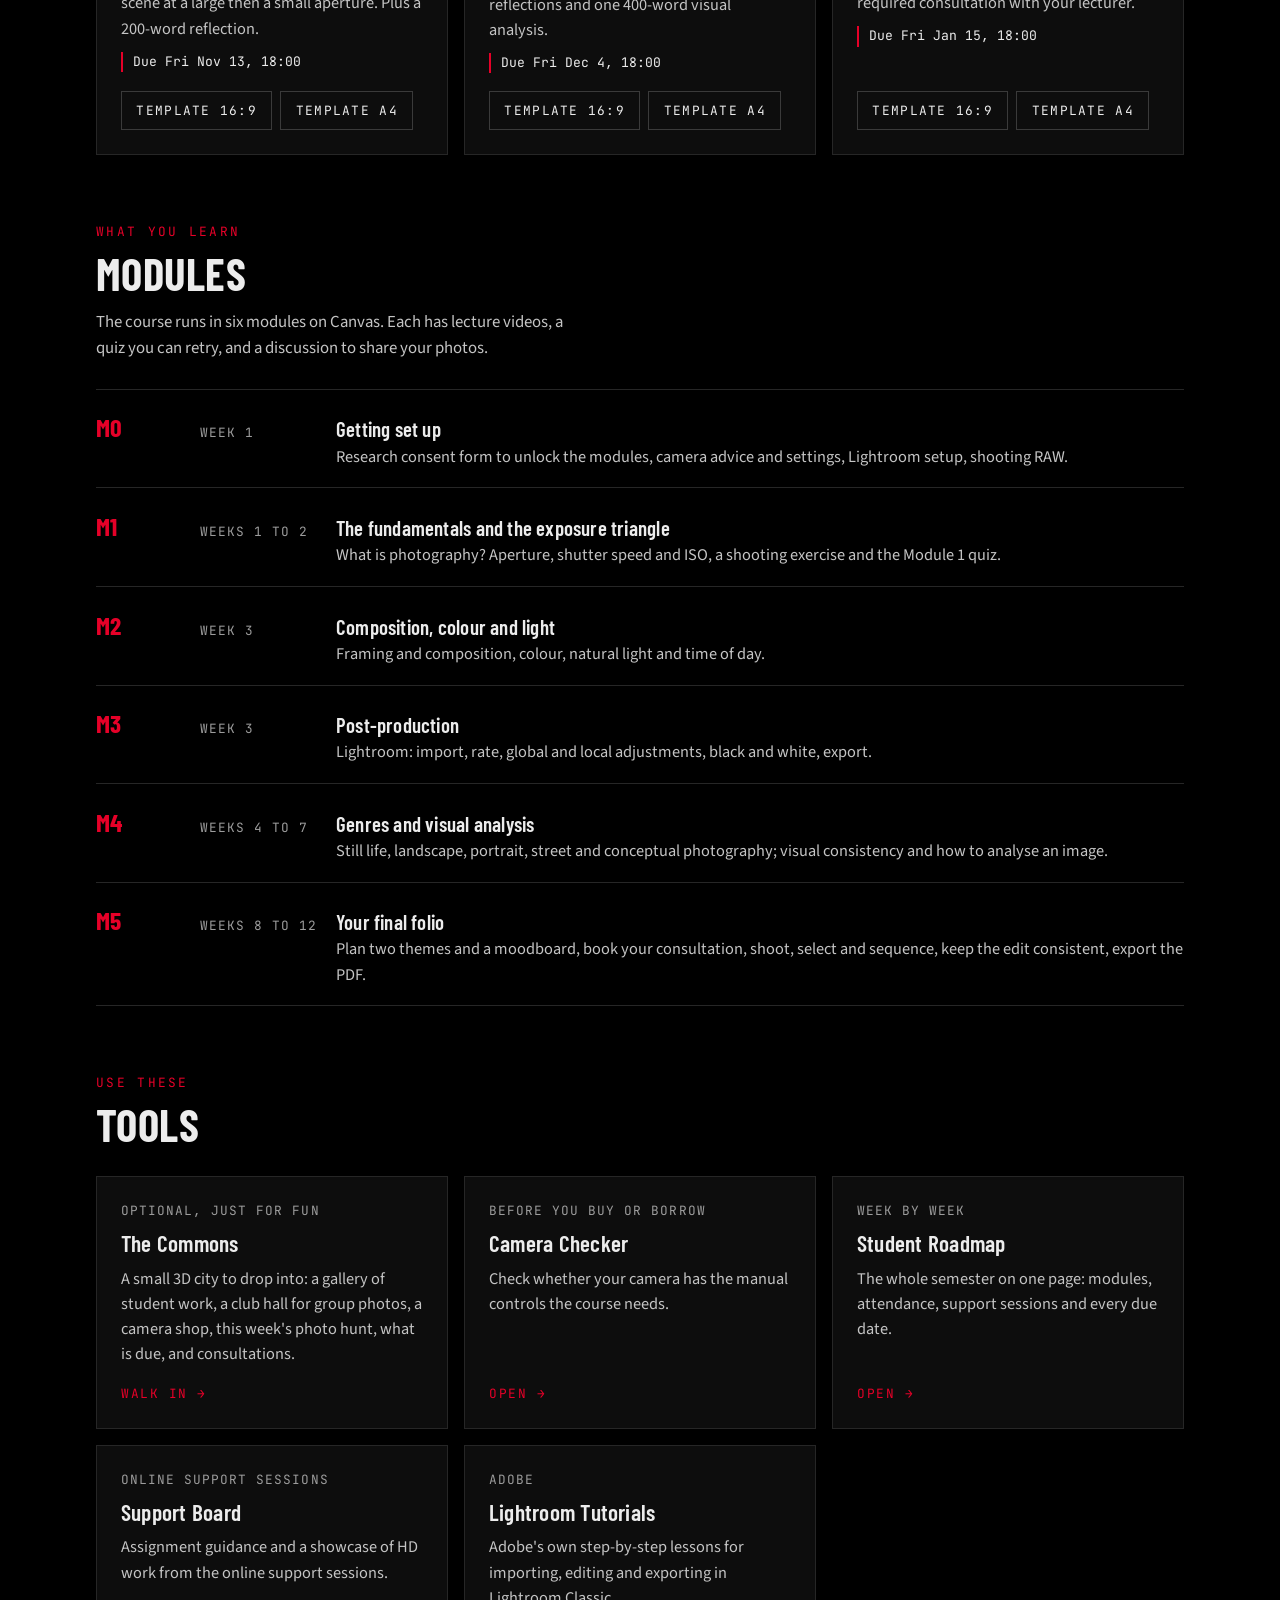
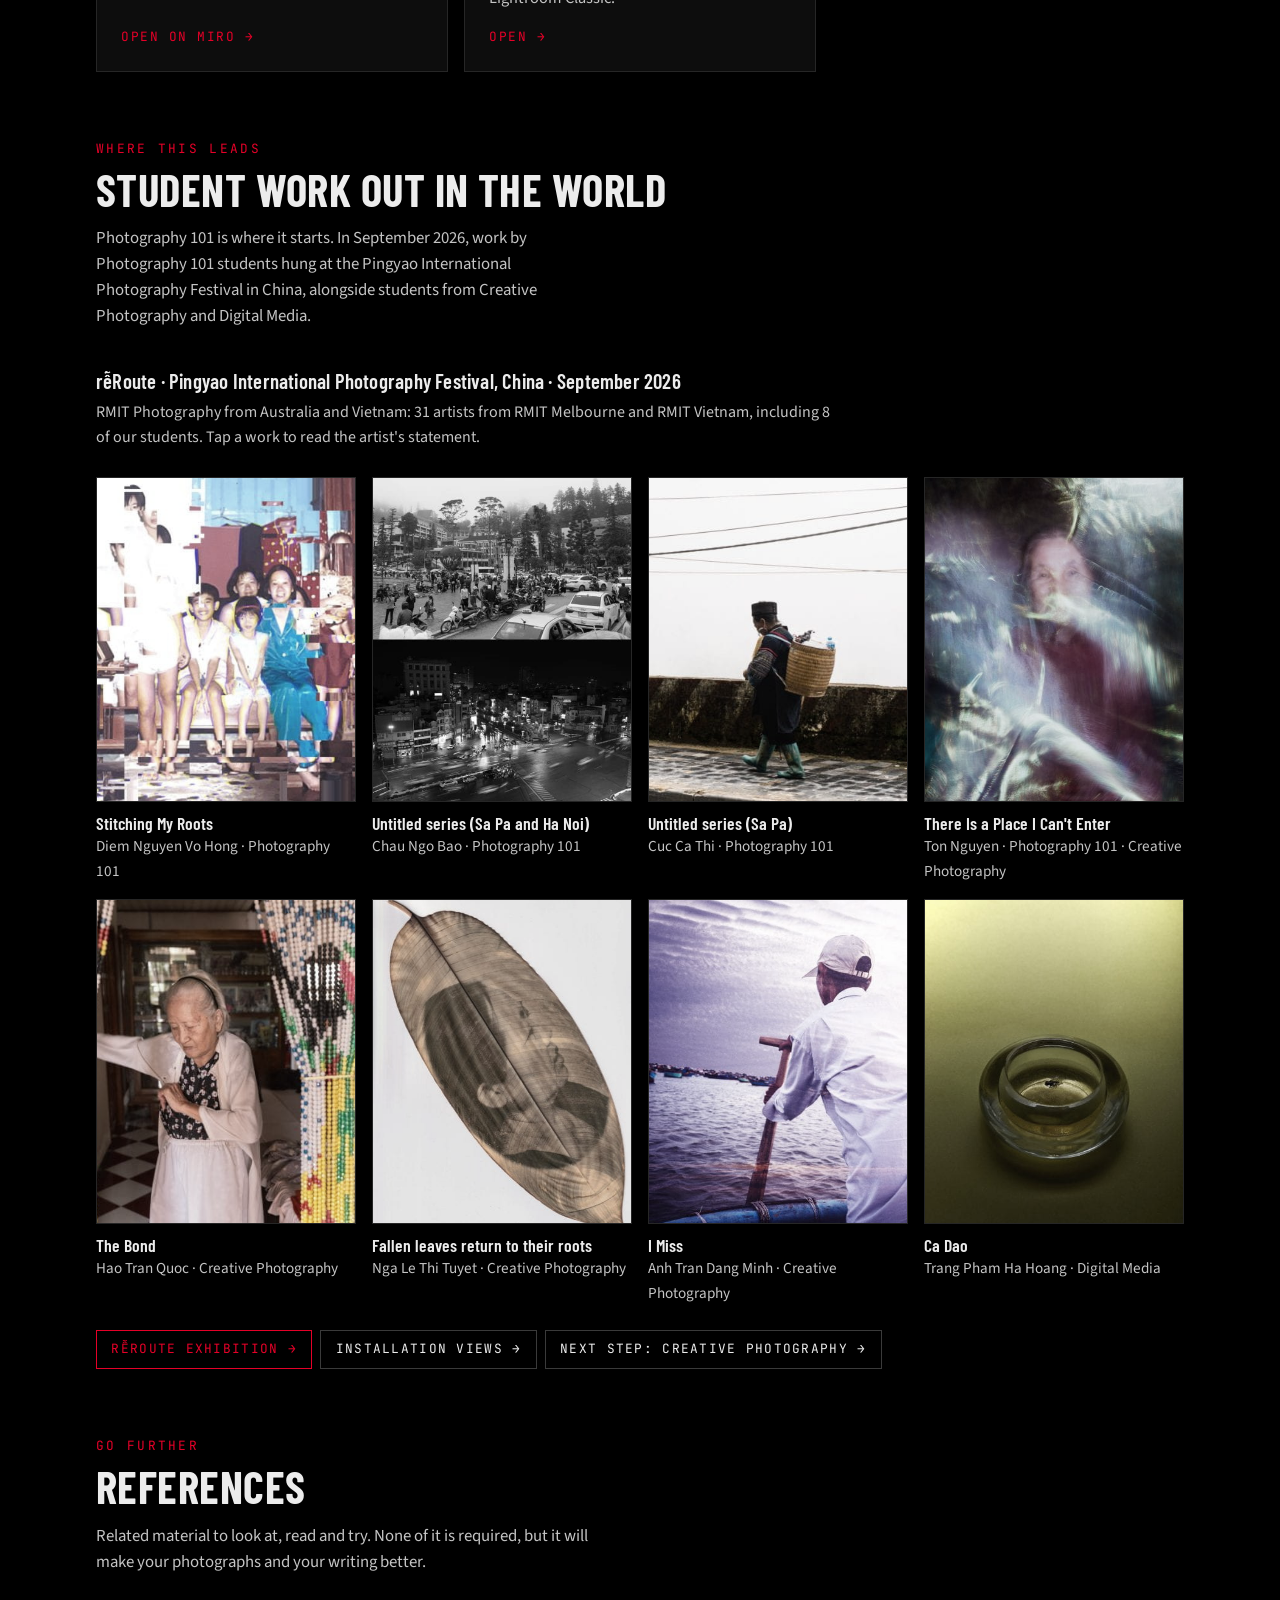
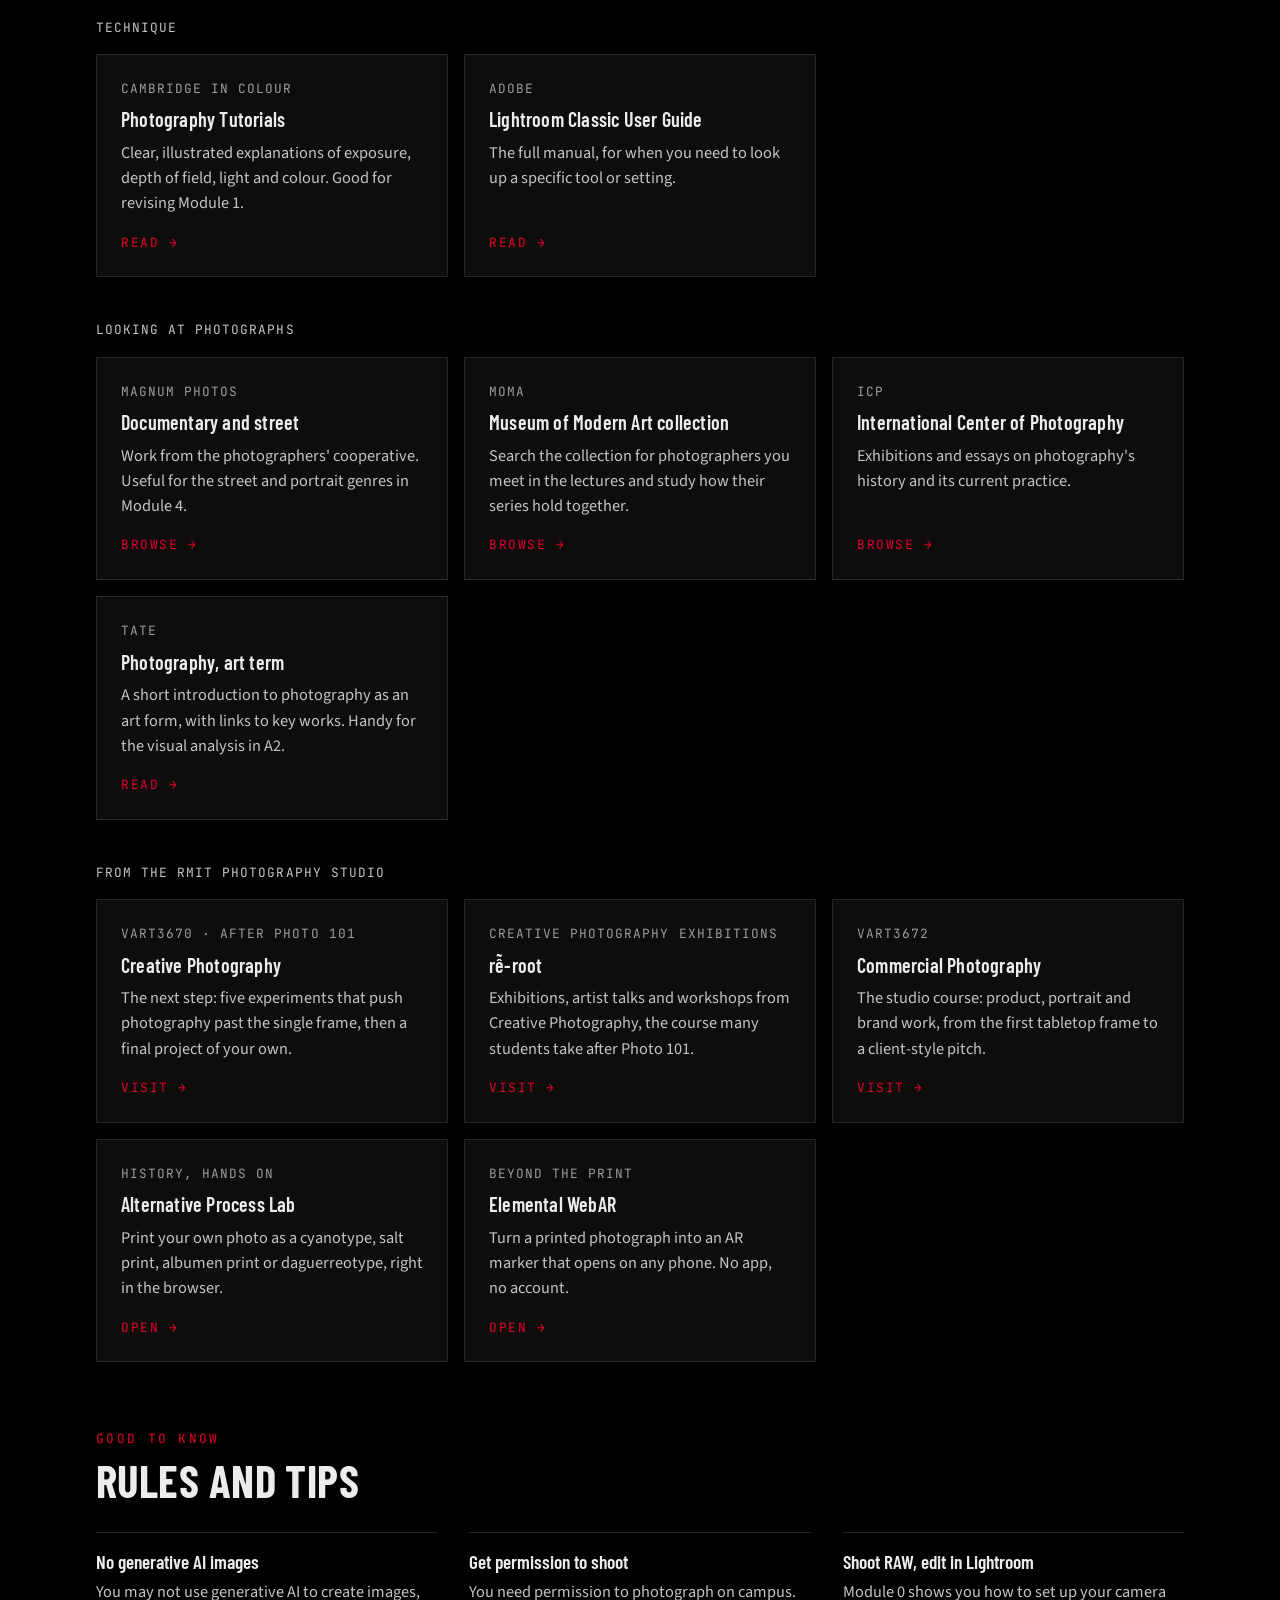
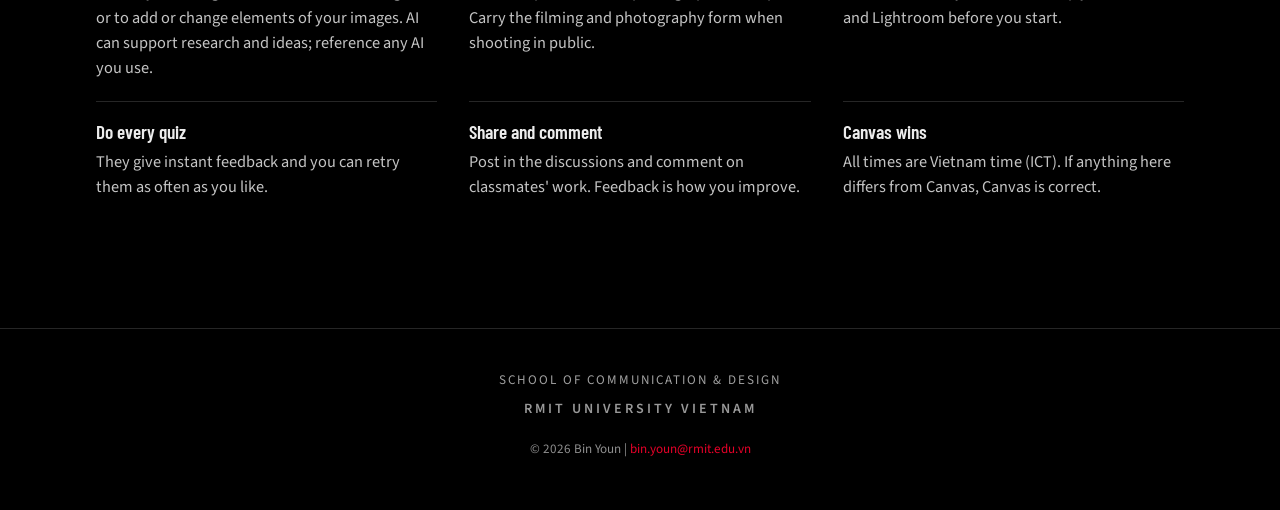
==== commit 3fae4b6b: "Add FAQ page and link from hub nav faq.html: persistent FAQ page with 10 seed Q&As across camera/gea" ====
--- a/index.html
+++ b/index.html
@@ -605,6 +605,7 @@
                 <a href="#assignments" class="nav-btn">Assignments</a>
                 <a href="camera-checker.html" class="nav-btn">Camera Checker</a>
                 <a href="#references" class="nav-btn">References</a>
+                <a href="faq.html" class="nav-btn">FAQ</a>
             </nav>
         </div>
     </header>
@@ -619,6 +620,7 @@
                 <a href="#tools">Tools</a>
                 <a href="#work">Student Work</a>
                 <a href="#references">References</a>
+                <a href="faq.html">FAQ</a>
                 <a href="#rules">Rules</a>
             </nav>
         </div>
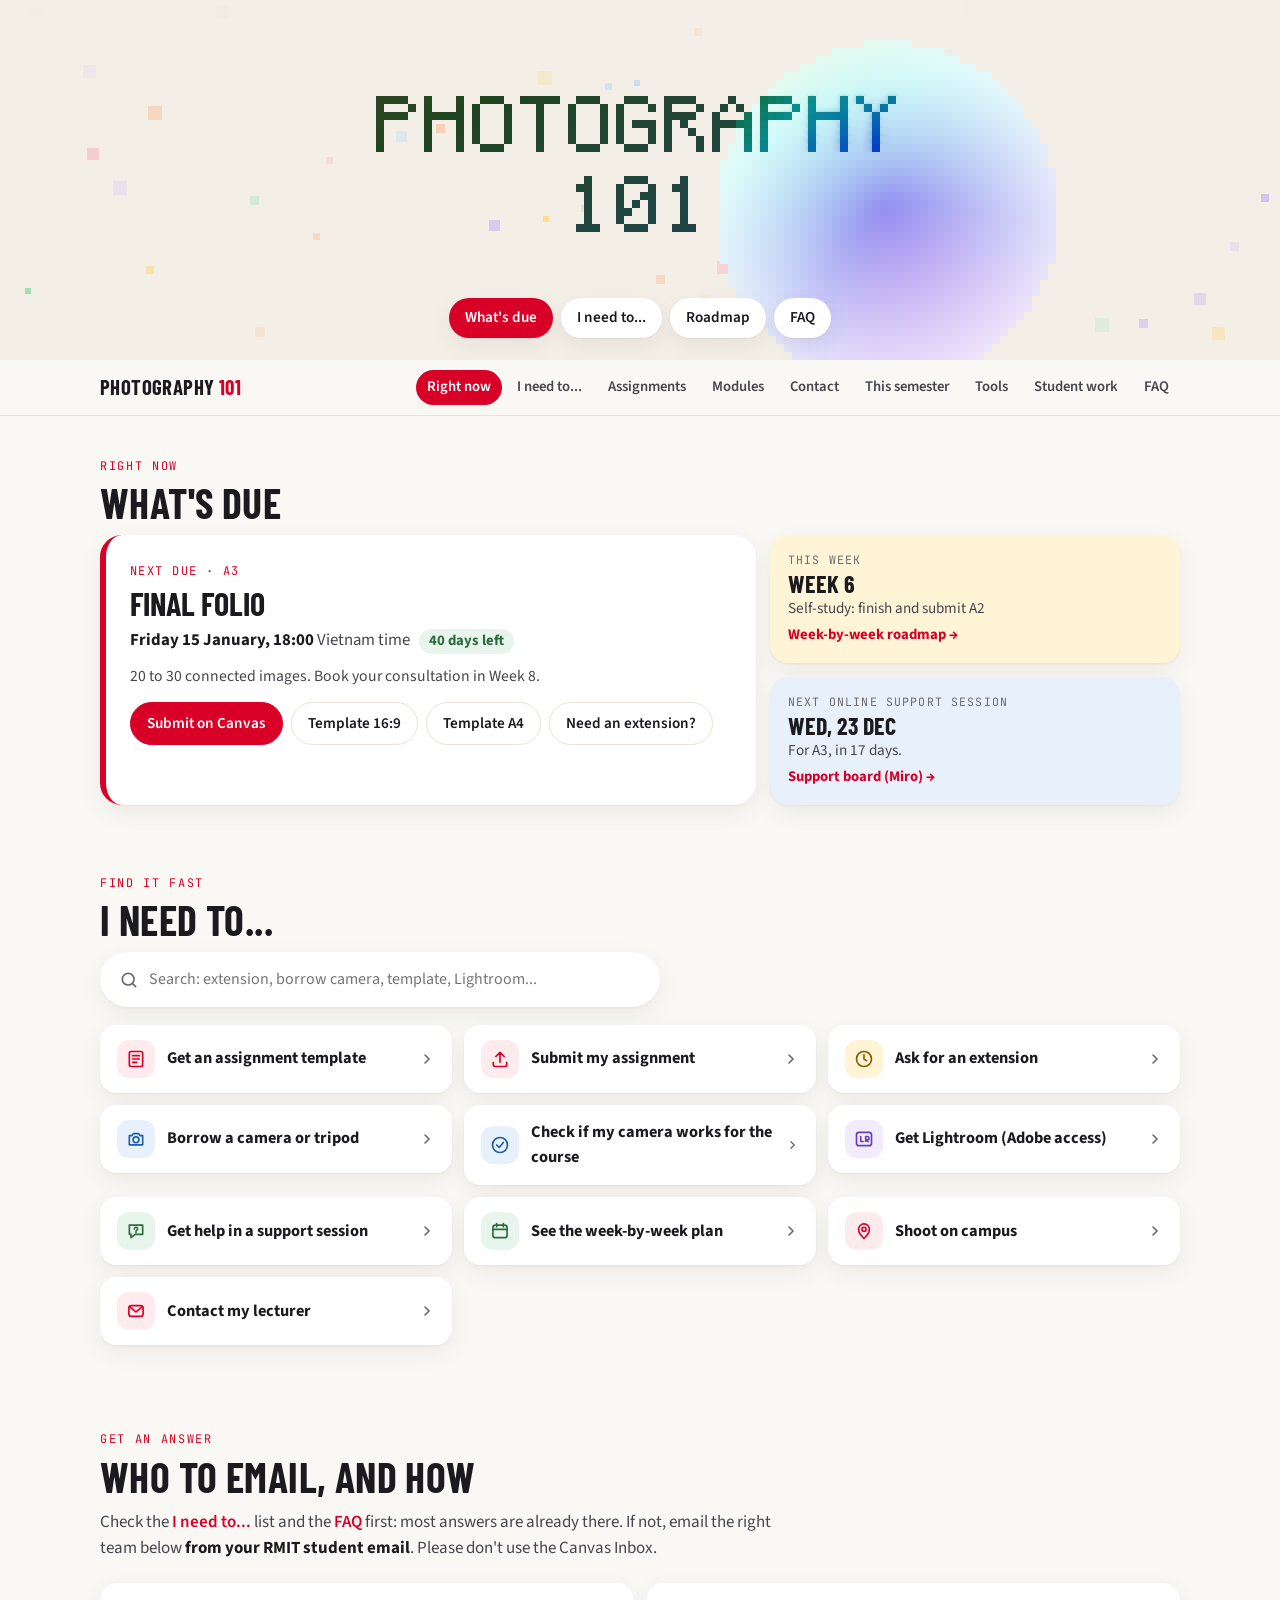
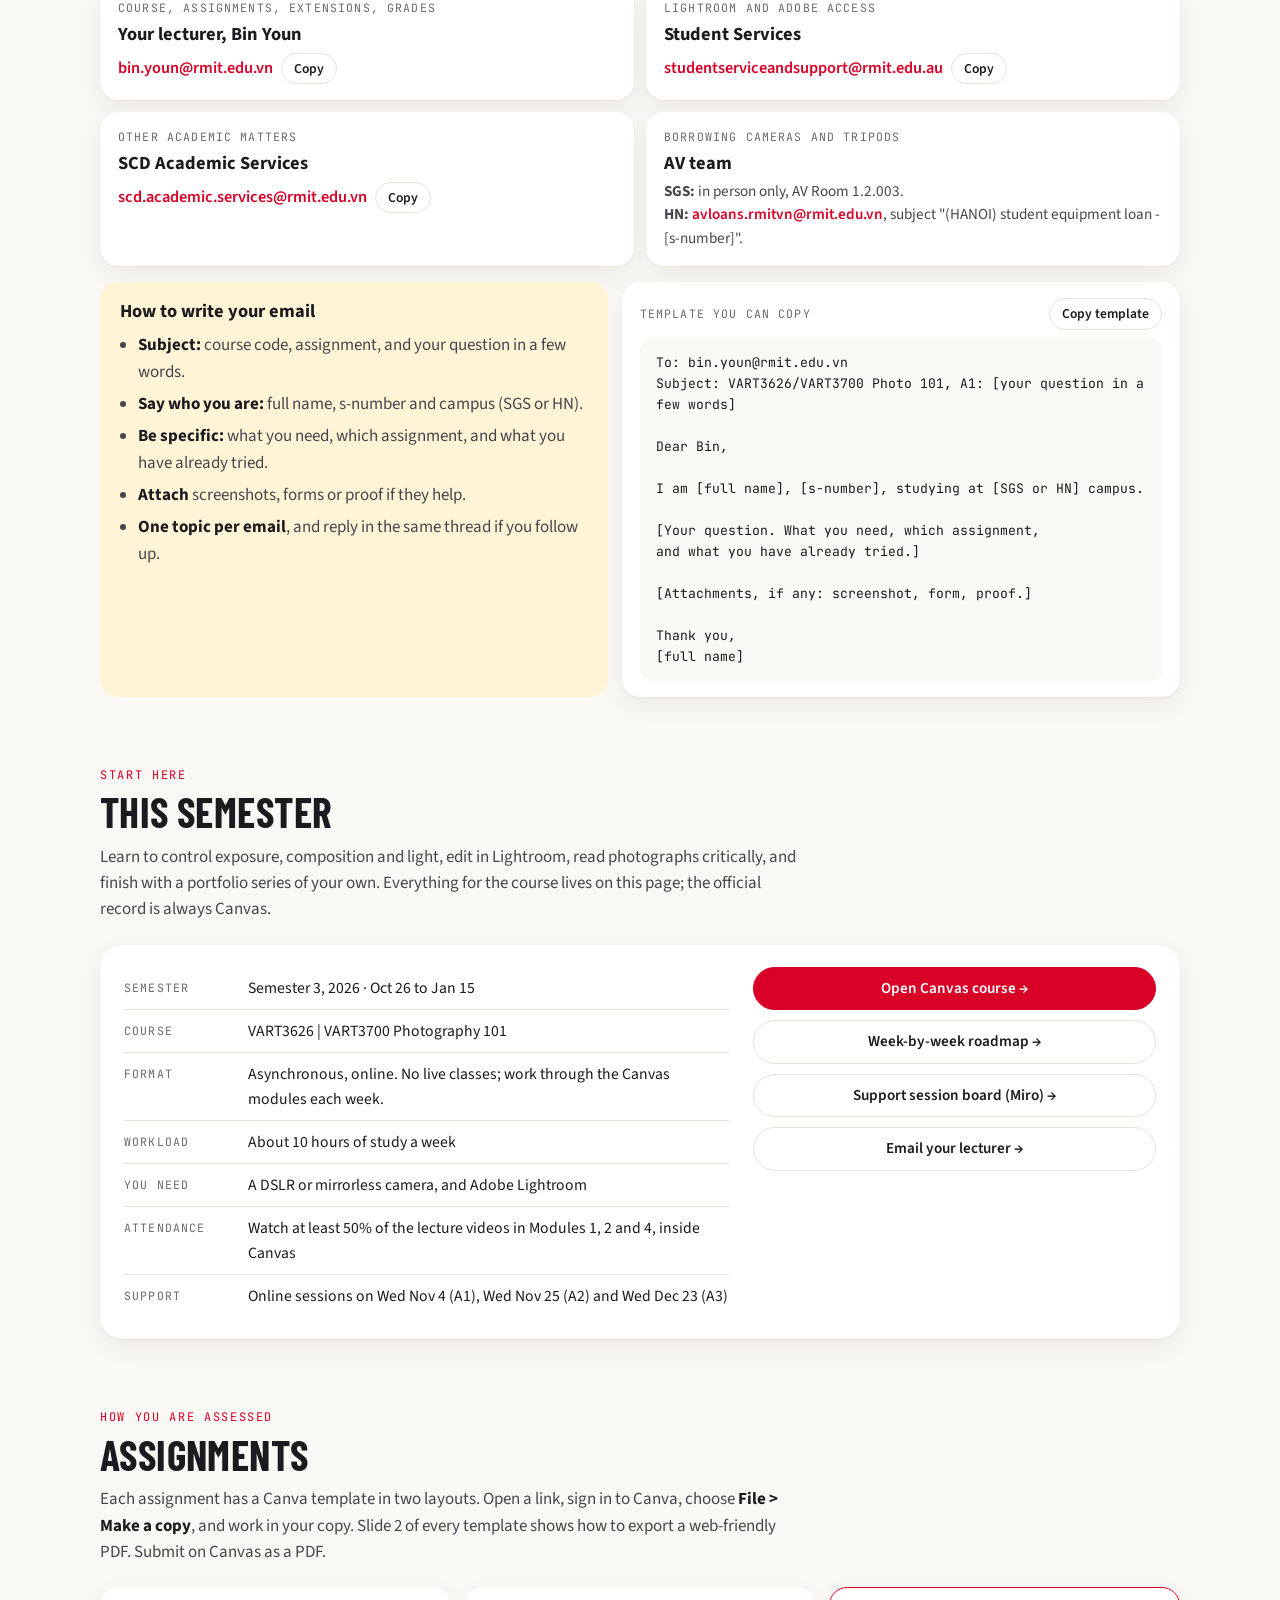
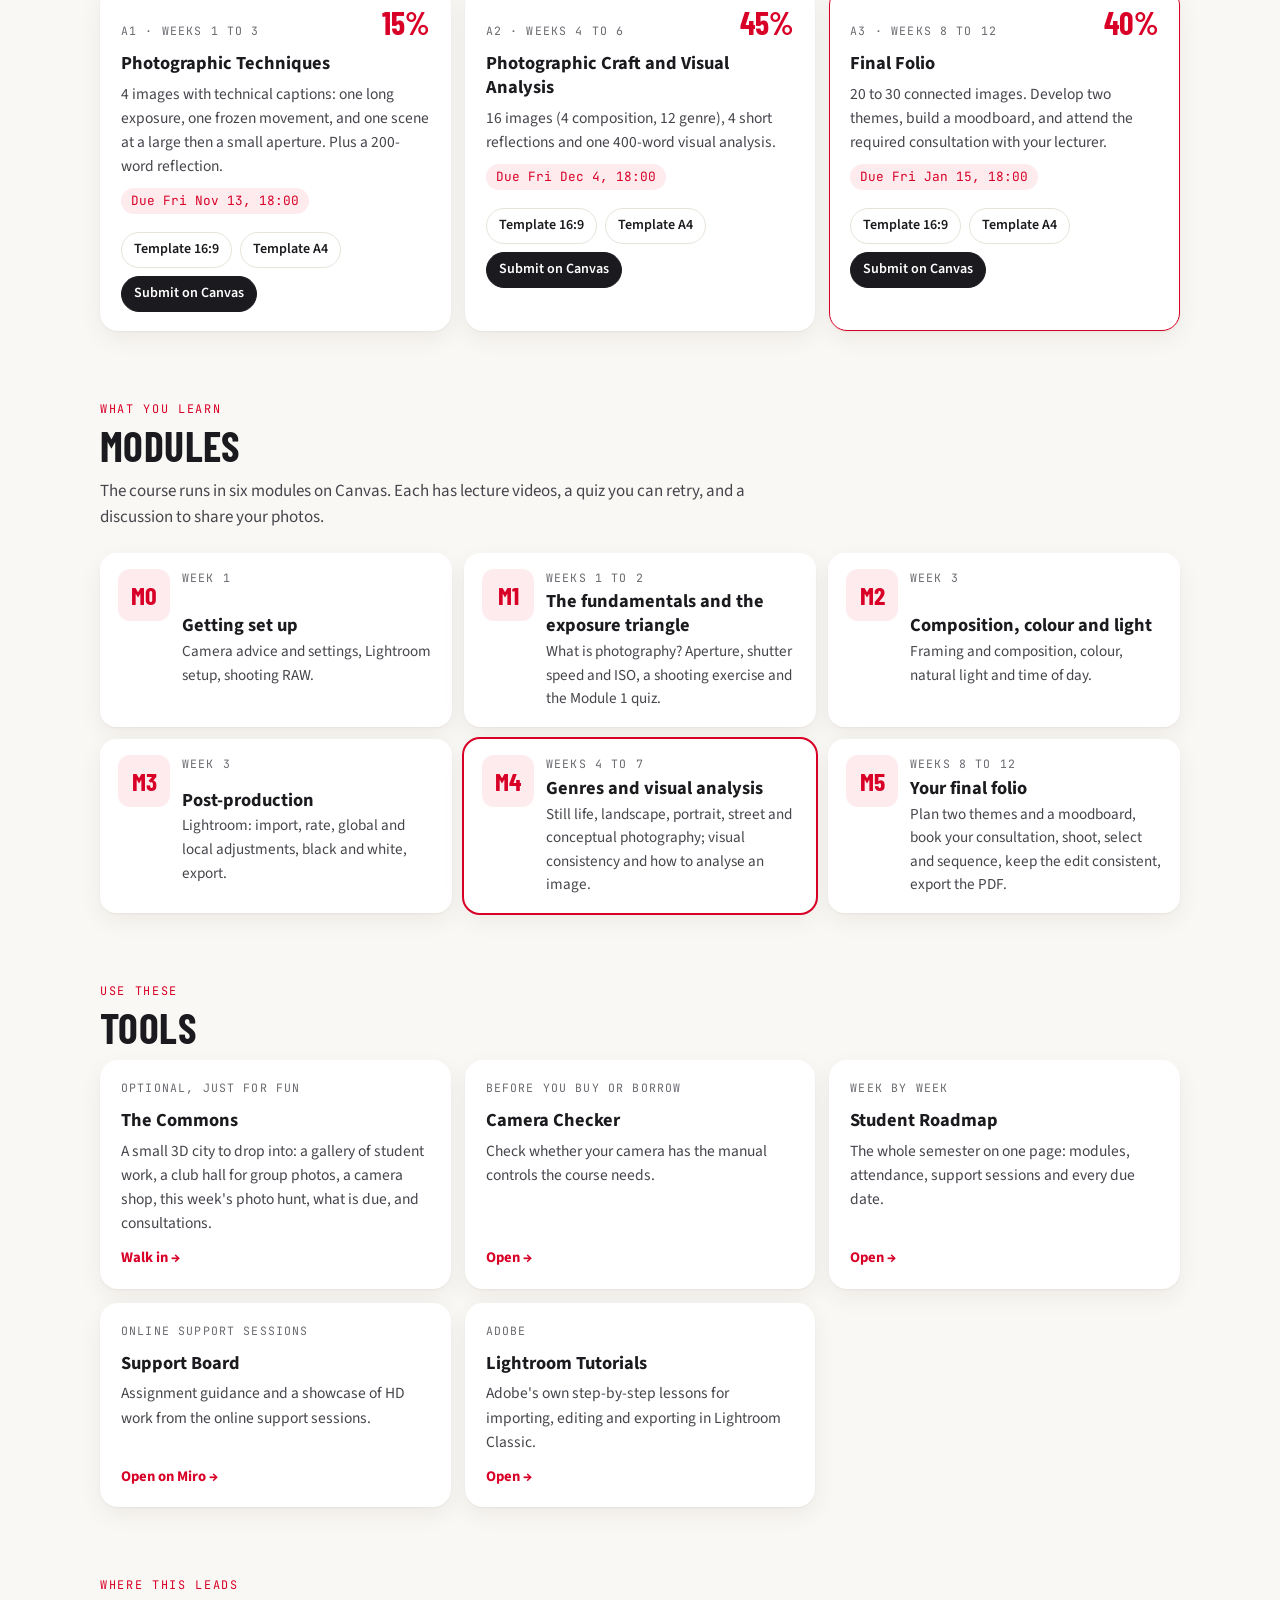
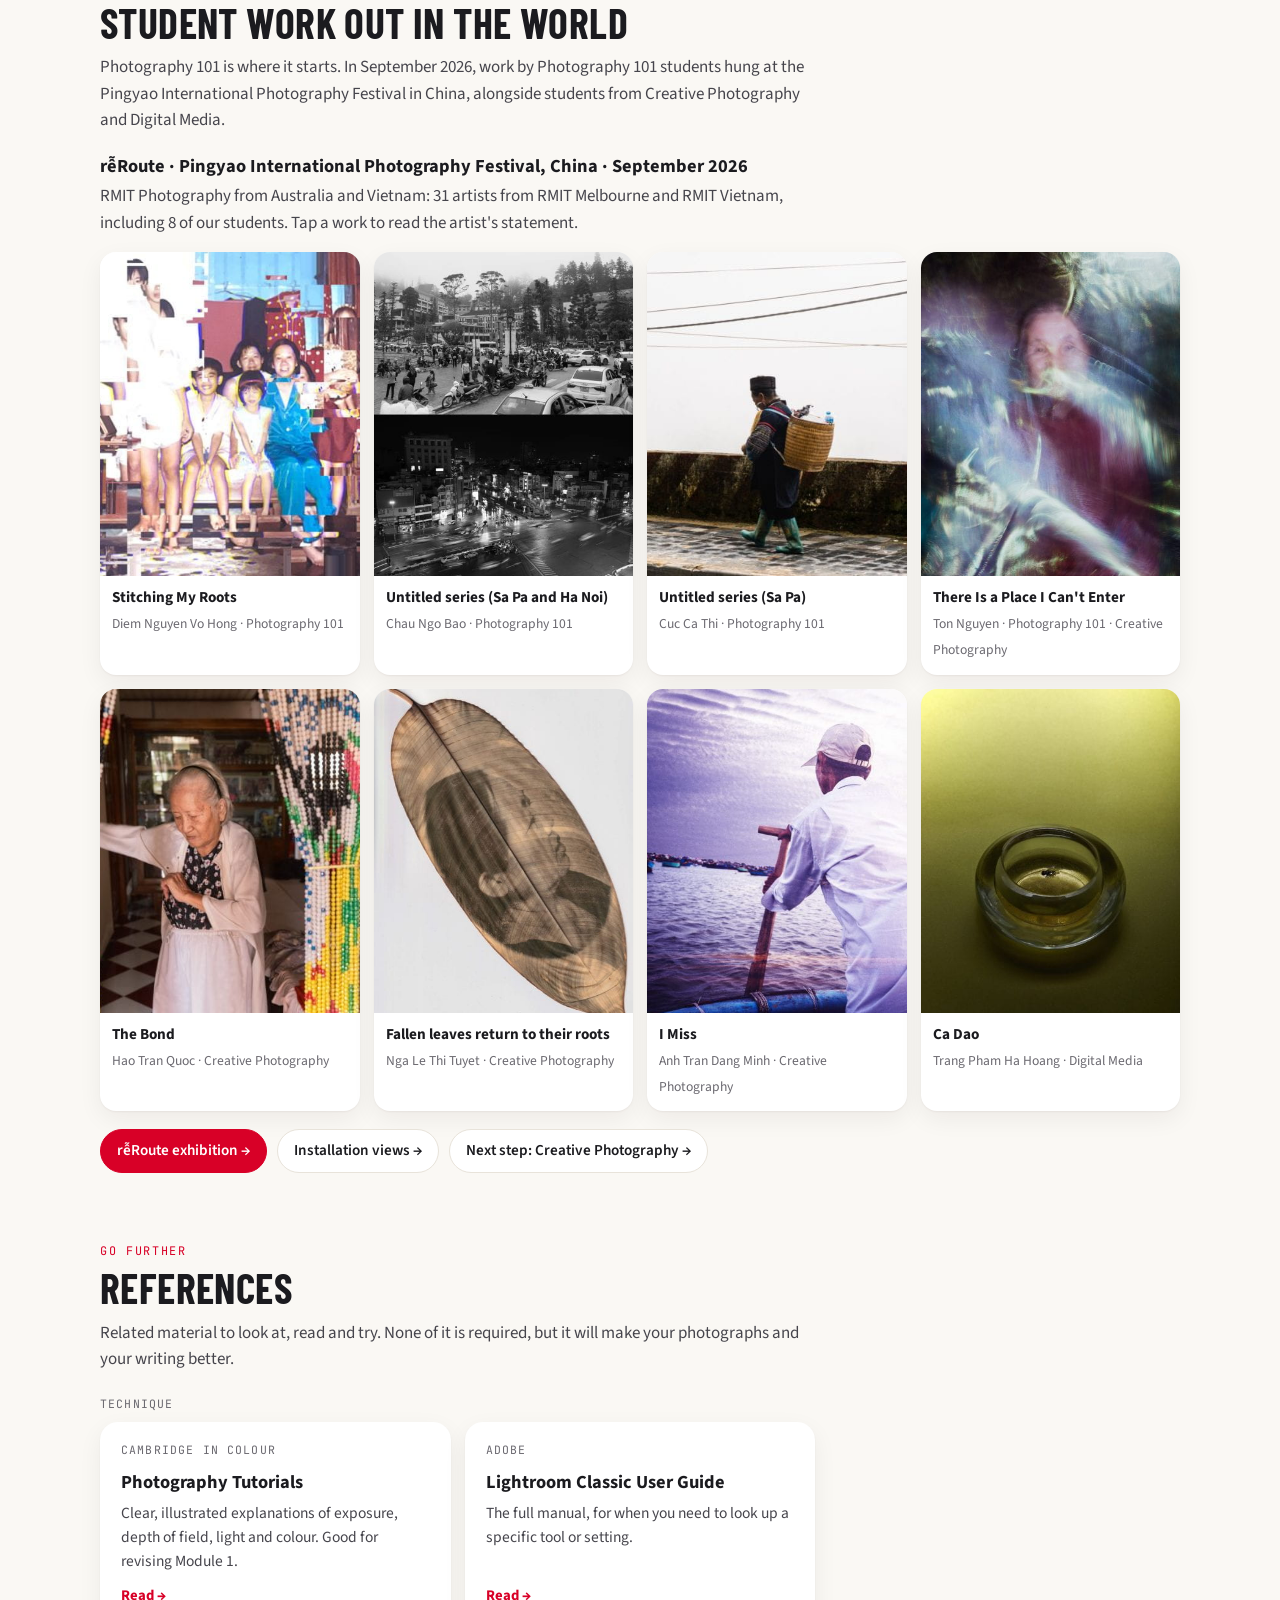
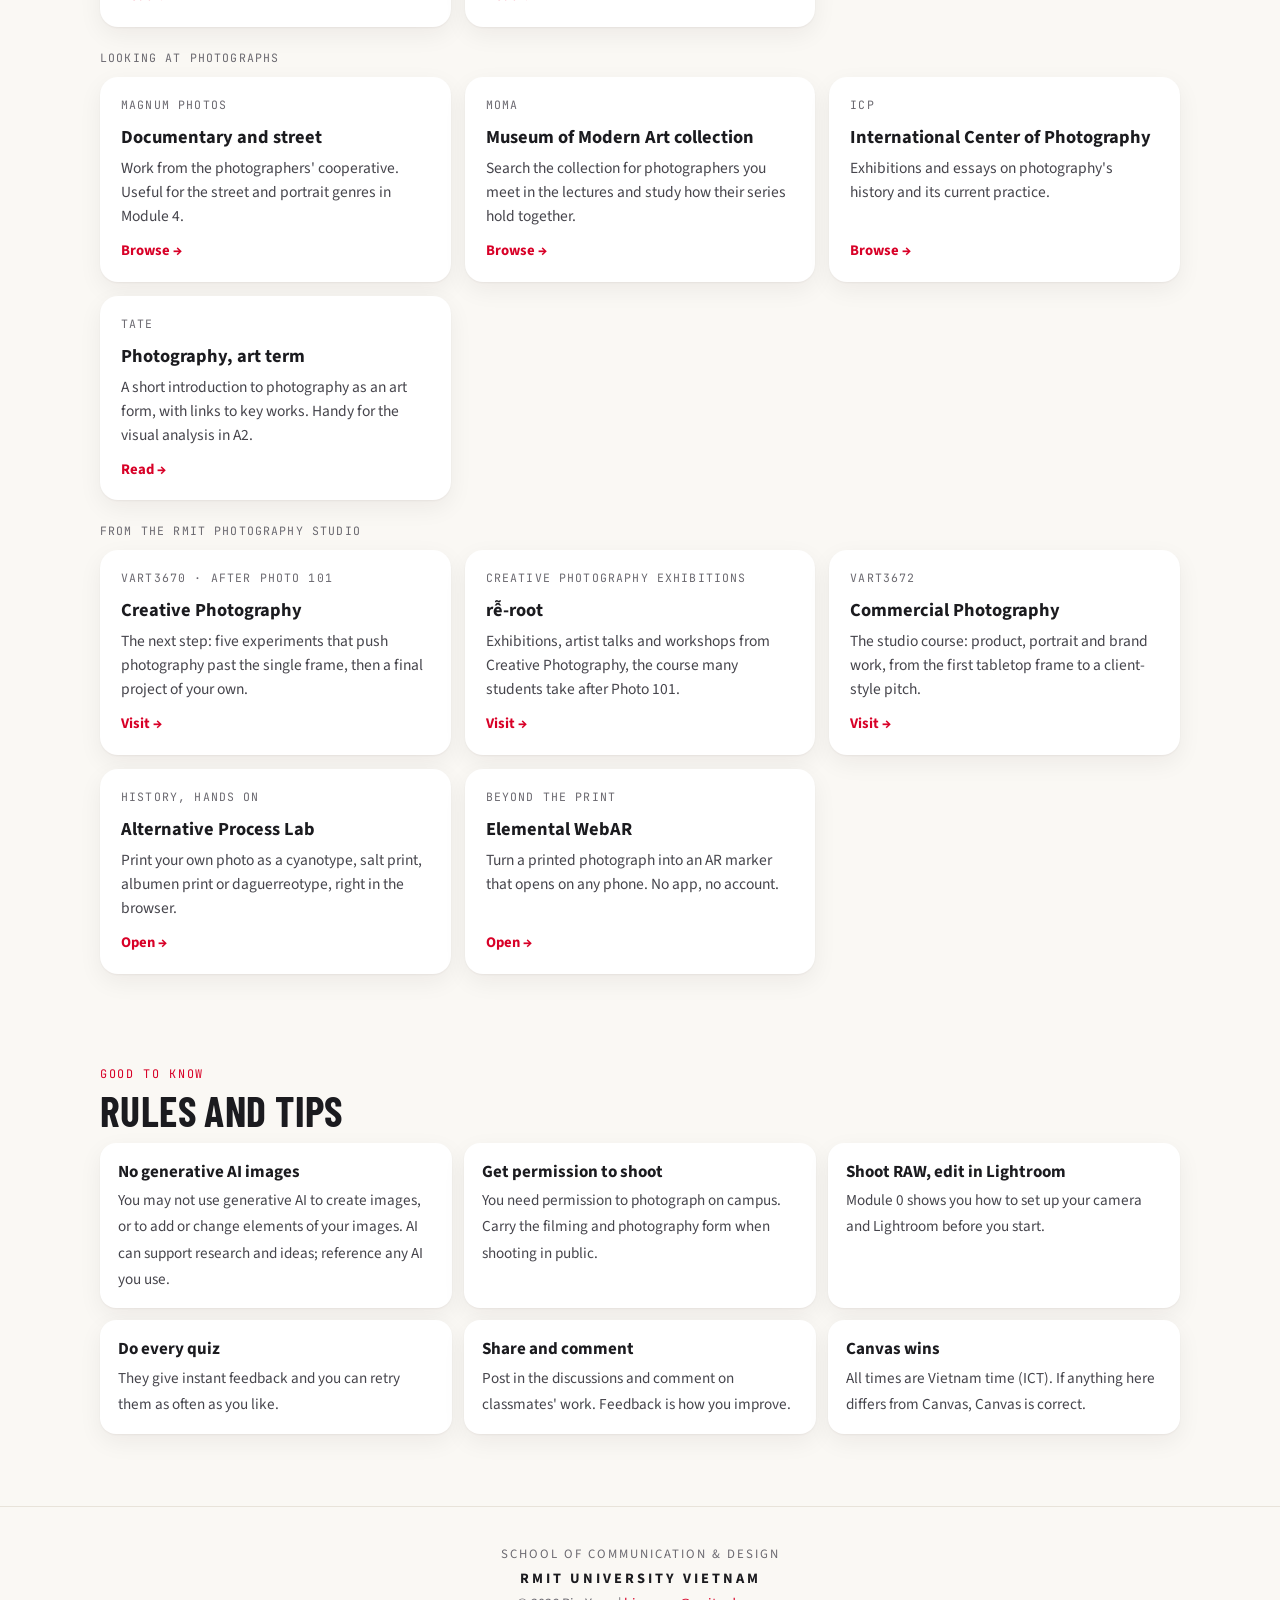
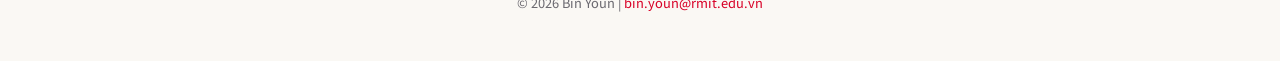
==== commit 5fd1e79c: "Redesign the hub: light theme, What's due, I need to..., who to email - Light theme; pixel title ani" ====
--- a/index.html
+++ b/index.html
@@ -10,601 +10,227 @@
     <link rel="preconnect" href="https://fonts.gstatic.com" crossorigin>
     <link href="https://fonts.googleapis.com/css2?family=Barlow+Condensed:wght@600;700&family=Source+Sans+3:wght@400;600;700&family=JetBrains+Mono:wght@400;600&display=swap" rel="stylesheet">
     <style>
-        * {
-            margin: 0;
-            padding: 0;
-            box-sizing: border-box;
-        }
-
+        * { margin: 0; padding: 0; box-sizing: border-box; }
         :root {
-            --bg: #000;
-            --card: #0d0d0d;
-            --card-hover: #141414;
-            --line: #262626;
-            --ink: #ececec;
-            --muted: #c4c4c4;
-            --dim: #9c9c9c;
-            --red: #e60028;
-            --red-light: #ff3355;
+            --bg: #faf8f4;
+            --paper: #ffffff;
+            --card: #ffffff;
+            --line: #e8e3da;
+            --ink: #1b1b1f;
+            --muted: #46454c;
+            --dim: #6b6970;
+            --red: #d80027;
+            --red-soft: #fdebee;
+            --sun: #fff4d6;
+            --sky: #e8f1fb;
+            --leaf: #e8f5ec;
+            --shadow: 0 1px 2px rgba(30, 20, 10, .05), 0 8px 24px rgba(30, 20, 10, .06);
             --f-display: "Barlow Condensed", "Arial Narrow", "Helvetica Neue", sans-serif;
             --f-body: "Source Sans 3", "Segoe UI", "Helvetica Neue", Arial, sans-serif;
             --f-mono: "JetBrains Mono", ui-monospace, "SF Mono", Menlo, monospace;
         }
-
-        html {
-            scroll-behavior: smooth;
-            scroll-padding-top: 4rem;
-        }
-
-        body {
-            margin: 0;
-            background: var(--bg);
-            color: var(--ink);
-            font-family: var(--f-body);
-            line-height: 1.55;
-        }
-
+        html { scroll-behavior: smooth; scroll-padding-top: 4.5rem; }
+        body { background: var(--bg); color: var(--ink); font-family: var(--f-body); font-size: 17px; line-height: 1.55; }
         a { color: inherit; }
-
-        /* ---------- Hero ---------- */
-        .hero {
-            position: relative;
-            height: clamp(300px, 48vh, 440px);
-            overflow: hidden;
-        }
-
-        .pixel-background {
-            position: absolute;
-            inset: 0;
-            display: flex;
-            align-items: center;
-            justify-content: center;
-            cursor: crosshair;
-        }
-
-        .pixel-grid {
-            display: flex;
-            flex-direction: column;
-            gap: 0;
-        }
-
-        .pixel-row {
-            display: flex;
-            gap: 0;
-        }
-
-        .pixel {
-            width: 12px;
-            height: 12px;
-            background: #0a0a0a;
-            transition: background-color 0.05s, box-shadow 0.05s;
-        }
-
-        .pixel.text-pixel {
-            background: #1a1a1a;
-        }
-
-        .content-overlay {
-            position: absolute;
-            bottom: 0;
-            left: 0;
-            right: 0;
-            padding: 0 16px 1.5rem;
-            display: flex;
-            flex-direction: column;
-            align-items: center;
-            gap: 0.9rem;
-            pointer-events: none;
-            background: linear-gradient(to top, rgba(0,0,0,0.85) 0%, transparent 100%);
-        }
-
-        .instructions {
-            color: #8f8f8f;
-            font-family: var(--f-mono);
-            font-size: 0.8rem;
-            letter-spacing: 3px;
-            text-transform: uppercase;
-        }
-
-        .nav-buttons {
-            display: flex;
-            flex-wrap: wrap;
-            gap: 1rem;
-            justify-content: center;
-            pointer-events: auto;
-        }
-
-        .nav-btn {
-            background: rgba(0,0,0,0.8);
-            border: 1px solid #333;
-            color: #999;
-            padding: 0.6rem 1.4rem;
-            font-family: var(--f-body);
-            font-size: 0.88rem;
-            letter-spacing: 2px;
-            text-transform: uppercase;
-            text-decoration: none;
-            display: inline-block;
-            backdrop-filter: blur(10px);
-            transition: all 0.3s ease;
-        }
-
-        .nav-btn:hover {
-            border-color: #fff;
-            color: #fff;
-            box-shadow: 0 0 20px rgba(255, 255, 255, 0.2);
-        }
-
-        .nav-btn.primary {
-            border-color: var(--red);
-            color: var(--red);
-        }
-
-        .nav-btn.primary:hover {
-            background: var(--red);
-            color: #fff;
-            box-shadow: 0 0 30px rgba(230, 0, 40, 0.4);
-        }
-
-        .scroll-cue {
-            color: #8f8f8f;
-            font-family: var(--f-mono);
-            font-size: 0.78rem;
-            letter-spacing: 3px;
-            text-transform: uppercase;
-            text-decoration: none;
-            pointer-events: auto;
-        }
-
-        .scroll-cue:hover { color: #aaa; }
-
-        /* ---------- Sticky bar ---------- */
-        .bar {
-            position: sticky;
-            top: 0;
-            z-index: 10;
-            background: rgba(0,0,0,0.88);
-            backdrop-filter: blur(10px);
-            border-bottom: 1px solid var(--line);
-        }
-
-        .bar-inner {
-            max-width: 1120px;
-            margin: 0 auto;
-            padding: 0 16px;
-            display: flex;
-            align-items: center;
-            gap: 1.5rem;
-            height: 3.25rem;
-            overflow-x: auto;
-            scrollbar-width: none;
-        }
-
-        .bar-inner::-webkit-scrollbar { display: none; }
-
-        .bar-logo {
-            font-family: var(--f-display);
-            font-weight: 700;
-            font-size: 1.15rem;
-            letter-spacing: 0.04em;
-            text-transform: uppercase;
-            text-decoration: none;
-            white-space: nowrap;
-        }
-
+        :focus-visible { outline: 3px solid var(--red); outline-offset: 2px; border-radius: 6px; }
+
+        /* ---------- hero (pixel title, light) ---------- */
+        .hero { position: relative; height: clamp(260px, 40vh, 380px); overflow: hidden; background: #f3efe7; }
+        .particles { position: absolute; inset: 0; width: 100%; height: 100%; display: block; }
+        .pixel-background { position: absolute; inset: 0; display: flex; align-items: center; justify-content: center; }
+        .pixel-grid { display: flex; flex-direction: column; }
+        .pixel-row { display: flex; }
+        .pixel { width: 12px; height: 12px; background: transparent; transition: background-color .05s, box-shadow .05s; }
+        .content-overlay { position: absolute; left: 0; right: 0; bottom: 22px; display: flex; flex-direction: column; align-items: center; gap: 12px; padding: 0 16px; pointer-events: none; }
+        .content-overlay > * { pointer-events: auto; }
+        .instructions { font-family: var(--f-mono); font-size: .72rem; letter-spacing: .2em; text-transform: uppercase; color: var(--dim); }
+        .nav-buttons { display: flex; flex-wrap: wrap; justify-content: center; gap: 8px; }
+        .nav-btn { font-family: var(--f-body); font-weight: 600; font-size: .95rem; text-decoration: none; color: var(--ink); background: var(--paper); border-radius: 999px; padding: 8px 16px; box-shadow: var(--shadow); }
+        .nav-btn:hover { color: var(--red); }
+        .nav-btn.primary { background: var(--red); color: #fff; }
+        .nav-btn.primary:hover { background: #b40021; color: #fff; }
+
+        /* ---------- sticky bar ---------- */
+        .bar { position: sticky; top: 0; z-index: 20; background: rgba(250, 248, 244, .92); backdrop-filter: blur(10px); border-bottom: 1px solid var(--line); }
+        .bar-inner { max-width: 1120px; margin: 0 auto; padding: 10px 20px; display: flex; align-items: center; gap: 18px; }
+        .bar-logo { font-family: var(--f-display); font-weight: 700; font-size: 1.3rem; text-transform: uppercase; text-decoration: none; letter-spacing: .02em; white-space: nowrap; }
         .bar-logo span { color: var(--red); }
-
-        .bar-links {
-            display: flex;
-            gap: 1.25rem;
-            margin-left: auto;
-        }
-
-        .bar-links a {
-            font-family: var(--f-mono);
-            font-size: 0.8rem;
-            letter-spacing: 0.12em;
-            text-transform: uppercase;
-            color: var(--muted);
-            text-decoration: none;
-            white-space: nowrap;
-        }
-
-        .bar-links a:hover { color: #fff; }
-
-        /* ---------- Sections ---------- */
-        main {
-            max-width: 1120px;
-            margin: 0 auto;
-            padding: 0 16px 4rem;
-        }
-
-        section {
-            padding: 4rem 0 0;
-        }
-
-        .label {
-            font-family: var(--f-mono);
-            font-size: 0.8rem;
-            letter-spacing: 0.18em;
-            text-transform: uppercase;
-            color: var(--red);
-        }
-
-        h2 {
-            font-family: var(--f-display);
-            font-weight: 700;
-            font-size: clamp(2rem, 5vw, 2.8rem);
-            line-height: 1.05;
-            text-transform: uppercase;
-            letter-spacing: 0.01em;
-            margin: 0.35rem 0 0.75rem;
-        }
-
-        .lede {
-            color: var(--muted);
-            max-width: 62ch;
-            font-size: 1.05rem;
-        }
-
-        h3 {
-            font-family: var(--f-display);
-            font-weight: 600;
-            font-size: 1.45rem;
-            line-height: 1.15;
-            letter-spacing: 0.01em;
-        }
-
-        .grid {
-            display: grid;
-            grid-template-columns: repeat(auto-fill, minmax(min(100%, 300px), 1fr));
-            gap: 1rem;
-            margin-top: 1.75rem;
-        }
-
-        .card {
-            background: var(--card);
-            border: 1px solid var(--line);
-            padding: 1.5rem;
-            display: flex;
-            flex-direction: column;
-            gap: 0.6rem;
-            min-width: 0;
-        }
-
-        a.card {
-            text-decoration: none;
-            transition: background 0.2s;
-        }
-
-        a.card:hover { background: var(--card-hover); border-color: #444; }
-        a.card:hover h3 { color: #fff; }
-
-        .card p {
-            color: var(--muted);
-            font-size: 1.02rem;
-        }
-
-        .meta {
-            font-family: var(--f-mono);
-            font-size: 0.8rem;
-            letter-spacing: 0.08em;
-            text-transform: uppercase;
-            color: var(--dim);
-        }
-
-        .go {
-            margin-top: auto;
-            padding-top: 0.4rem;
-            font-family: var(--f-mono);
-            font-size: 0.8rem;
-            letter-spacing: 0.12em;
-            text-transform: uppercase;
-            color: var(--red);
-        }
-
-        .links {
-            display: flex;
-            flex-wrap: wrap;
-            gap: 0.5rem;
-            margin-top: auto;
-            padding-top: 0.5rem;
-        }
-
-        .links a, .btn {
-            font-family: var(--f-mono);
-            font-size: 0.8rem;
-            letter-spacing: 0.1em;
-            text-transform: uppercase;
-            text-decoration: none;
-            color: var(--ink);
-            border: 1px solid #3a3a3a;
-            padding: 0.55rem 0.9rem;
-            transition: all 0.2s;
-        }
-
-        .links a:hover, .btn:hover {
-            border-color: #fff;
-            color: #fff;
-        }
-
-        .btn.primary {
-            border-color: var(--red);
-            color: var(--red);
-        }
-
-        .btn.primary:hover {
-            background: var(--red);
-            color: #fff;
-        }
-
-        /* This semester */
-        .now {
-            margin-top: 1.75rem;
-            border: 1px solid var(--line);
-            background: var(--card);
-            padding: 1.75rem;
-            display: grid;
-            grid-template-columns: 1.3fr 1fr;
-            gap: 2rem;
-        }
-
-        .now-facts {
-            list-style: none;
-            display: grid;
-            gap: 0.55rem;
-        }
-
-        .now-facts li {
-            display: flex;
-            gap: 0.75rem;
-            font-size: 1.05rem;
-        }
-
-        .now-facts li b {
-            font-family: var(--f-mono);
-            font-weight: 400;
-            font-size: 0.8rem;
-            letter-spacing: 0.1em;
-            text-transform: uppercase;
-            color: var(--dim);
-            min-width: 7.5rem;
-            padding-top: 0.2rem;
-        }
-
-        .now-actions {
-            display: flex;
-            flex-direction: column;
-            gap: 0.6rem;
-            align-items: stretch;
-        }
-
-        .now-actions .btn { text-align: center; padding: 0.8rem 1rem; }
-
-        /* Assignments */
-        .weight {
-            font-family: var(--f-display);
-            font-weight: 700;
-            font-size: 2.6rem;
-            line-height: 1;
-            color: var(--red);
-        }
-
-        .a-head {
-            display: flex;
-            justify-content: space-between;
-            align-items: baseline;
-            gap: 1rem;
-        }
-
-        .due {
-            font-family: var(--f-mono);
-            font-size: 0.82rem;
-            color: var(--ink);
-            border-left: 2px solid var(--red);
-            padding-left: 0.6rem;
-        }
-
-        /* Modules */
-        .modules {
-            margin-top: 1.75rem;
-            border-top: 1px solid var(--line);
-        }
-
-        .module {
-            display: grid;
-            grid-template-columns: 5.5rem 7.5rem 1fr;
-            gap: 1rem;
-            padding: 1.1rem 0;
-            border-bottom: 1px solid var(--line);
-            align-items: baseline;
-        }
-
-        .module .num {
-            font-family: var(--f-display);
-            font-weight: 700;
-            font-size: 1.6rem;
-            color: var(--red);
-        }
-
-        .module .weeks {
-            font-family: var(--f-mono);
-            font-size: 0.8rem;
-            letter-spacing: 0.08em;
-            text-transform: uppercase;
-            color: var(--dim);
-        }
-
-        .module h3 { font-size: 1.3rem; }
-
-        .module p {
-            color: var(--muted);
-            font-size: 1.02rem;
-            margin-top: 0.2rem;
-        }
-
-        /* References */
-        .ref-group {
-            margin-top: 2.5rem;
-        }
-
-        .ref-group > .meta {
-            color: var(--muted);
-        }
-
-        .ref-group .grid { margin-top: 0.9rem; }
-
-        .ref-group .card h3 { font-size: 1.25rem; }
-
-        /* Rules */
-        .rules {
-            margin-top: 1.75rem;
-            display: grid;
-            grid-template-columns: repeat(auto-fill, minmax(min(100%, 300px), 1fr));
-            gap: 1.25rem 2rem;
-            list-style: none;
-        }
-
-        .rules li {
-            border-top: 1px solid var(--line);
-            padding-top: 0.9rem;
-        }
-
-        .rules b {
-            display: block;
-            font-family: var(--f-display);
-            font-weight: 600;
-            font-size: 1.2rem;
-            margin-bottom: 0.2rem;
-        }
-
-        .rules span { color: var(--muted); font-size: 1.02rem; }
-
-        /* Footer */
-        footer {
-            border-top: 1px solid var(--line);
-            margin-top: 4rem;
-            padding: 2.5rem 16px 3rem;
-            text-align: center;
-            color: #8f8f8f;
-            font-size: 0.88rem;
-            line-height: 1.8;
-        }
-
-        footer .school {
-            color: #a0a0a0;
-            letter-spacing: 2px;
-            text-transform: uppercase;
-            font-size: 0.82rem;
-        }
-
-        footer .university {
-            color: #999;
-            font-weight: 600;
-            letter-spacing: 3px;
-            text-transform: uppercase;
-            margin-top: 0.25rem;
-        }
-
-        footer .copyright {
-            margin-top: 1rem;
-            font-size: 0.82rem;
-        }
-
-        footer a {
-            color: var(--red);
-            text-decoration: none;
-        }
-
-        footer a:hover { color: var(--red-light); }
-
-        .work {
-            display: grid;
-            grid-template-columns: repeat(4, 1fr);
-            gap: 1rem;
-            margin-top: 1.75rem;
-        }
-        .work a { display: block; text-decoration: none; min-width: 0; color: inherit; }
-        .work img {
-            display: block;
-            width: 100%;
-            aspect-ratio: 4 / 5;
-            object-fit: cover;
-            background: var(--card);
-            border: 1px solid var(--line);
-            filter: grayscale(35%);
-            transition: filter 0.3s;
-        }
-        .work a:hover img { filter: grayscale(0%); }
-        .work .cap { margin-top: 0.6rem; }
-        .work .cap b { display: block; font-family: var(--f-display); font-weight: 600; font-size: 1.1rem; line-height: 1.25; }
-        .work .cap span { font-size: 0.95rem; color: var(--muted); }
-        .after-work { display: flex; flex-wrap: wrap; gap: 0.5rem; margin-top: 1.5rem; }
-        .outcome-h { font-family: var(--f-display); font-weight: 600; font-size: 1.3rem; margin-top: 2.5rem; }
-        .outcome-p { color: var(--muted); max-width: 46rem; margin-top: 0.4rem; }
-        @media (max-width: 768px) {
-            .work { grid-template-columns: repeat(2, 1fr); }
-        }
-
-        @media (max-width: 768px) {
-            .pixel {
-                width: 8px;
-                height: 8px;
-            }
-
-            .nav-btn {
-                padding: 0.55rem 1rem;
-                font-size: 0.82rem;
-            }
-
-            .now {
-                grid-template-columns: 1fr;
-                gap: 1.5rem;
-                padding: 1.25rem;
-            }
-
-            .module {
-                grid-template-columns: 3.5rem 1fr;
-                gap: 0.2rem 1rem;
-            }
-
-            .module .weeks { grid-column: 2; grid-row: 1; }
-            .module .body { grid-column: 2; }
-            .module .num { grid-row: 1 / span 2; }
-        }
-
-        @media (max-width: 480px) {
-            .pixel {
-                width: 6px;
-                height: 6px;
-            }
-
-            .nav-buttons { gap: 0.6rem; }
-
-            .nav-btn {
-                padding: 0.5rem 0.8rem;
-                font-size: 0.8rem;
-                letter-spacing: 1.5px;
-            }
-
+        .bar-links { display: flex; gap: 4px; margin-left: auto; overflow-x: auto; scrollbar-width: none; }
+        .bar-links a { text-decoration: none; font-weight: 600; font-size: .92rem; color: var(--muted); padding: 6px 11px; border-radius: 999px; white-space: nowrap; }
+        .bar-links a:hover { background: var(--paper); color: var(--ink); }
+        .bar-links a.hl { background: var(--red); color: #fff; }
+
+        /* ---------- layout ---------- */
+        main { max-width: 1120px; margin: 0 auto; padding: 0 20px; }
+        section { padding: 56px 0 8px; }
+        .label { display: inline-block; font-family: var(--f-mono); font-size: .74rem; letter-spacing: .14em; text-transform: uppercase; color: var(--red); margin-bottom: 6px; }
+        h2 { font-family: var(--f-display); font-weight: 700; font-size: clamp(2rem, 4vw, 2.6rem); line-height: 1.05; text-transform: uppercase; letter-spacing: .01em; margin-bottom: 10px; }
+        h3 { font-family: var(--f-body); font-weight: 700; font-size: 1.15rem; line-height: 1.3; }
+        .lede { color: var(--muted); max-width: 44rem; margin-bottom: 22px; }
+        .lede b { color: var(--ink); }
+        .meta { display: block; font-family: var(--f-mono); font-size: .72rem; letter-spacing: .1em; text-transform: uppercase; color: var(--dim); margin-bottom: 6px; }
+
+        .btn { display: inline-flex; align-items: center; justify-content: center; gap: 6px; font-weight: 600; font-size: .95rem; text-decoration: none; color: var(--ink); background: var(--paper); border: 1.5px solid var(--line); border-radius: 999px; padding: 9px 16px; transition: border-color .15s, color .15s; }
+        .btn:hover { border-color: var(--ink); }
+        .btn.primary { background: var(--red); border-color: var(--red); color: #fff; }
+        .btn.primary:hover { background: #b40021; border-color: #b40021; }
+
+        .grid { display: grid; grid-template-columns: repeat(auto-fill, minmax(min(100%, 280px), 1fr)); gap: 14px; }
+        .card { display: flex; flex-direction: column; gap: 6px; background: var(--card); border-radius: 18px; padding: 18px 20px; box-shadow: var(--shadow); text-decoration: none; color: var(--ink); border: 1.5px solid transparent; transition: border-color .15s, transform .15s; }
+        a.card:hover { border-color: var(--red); transform: translateY(-2px); }
+        .card p { color: var(--muted); font-size: .97rem; }
+        .card .go { margin-top: auto; padding-top: 6px; font-weight: 700; font-size: .92rem; color: var(--red); }
+
+        /* ---------- right now ---------- */
+        #now { padding-top: 36px; }
+        .now-grid { display: grid; grid-template-columns: minmax(0, 1.6fr) minmax(0, 1fr); gap: 14px; }
+        @media (max-width: 860px) { .now-grid { grid-template-columns: minmax(0, 1fr); } }
+        .due-card { background: var(--paper); border-radius: 22px; padding: 22px 24px; box-shadow: var(--shadow); border-left: 6px solid var(--red); }
+        .due-card .which { font-family: var(--f-mono); font-size: .75rem; letter-spacing: .12em; text-transform: uppercase; color: var(--red); }
+        .due-card h3 { font-family: var(--f-display); font-size: 2rem; text-transform: uppercase; line-height: 1.05; margin: 4px 0 6px; }
+        .due-card .when { font-size: 1.05rem; color: var(--muted); }
+        .due-card .when b { color: var(--ink); }
+        .due-card .left { display: inline-block; margin-left: 6px; font-weight: 700; color: var(--red); background: var(--red-soft); border-radius: 999px; padding: 1px 10px; font-size: .92rem; }
+        .due-card .left.calm { color: #2e6b3f; background: var(--leaf); }
+        .due-card .what { color: var(--muted); margin: 10px 0 14px; font-size: .98rem; }
+        .due-card .acts { display: flex; flex-wrap: wrap; gap: 8px; }
+        .side { display: flex; flex-direction: column; gap: 14px; }
+        .mini { background: var(--paper); border-radius: 18px; padding: 16px 18px; box-shadow: var(--shadow); }
+        .mini .meta { margin-bottom: 2px; }
+        .mini .big { font-family: var(--f-display); font-weight: 700; font-size: 1.5rem; text-transform: uppercase; line-height: 1.1; }
+        .mini p { color: var(--muted); font-size: .95rem; }
+        .mini a { color: var(--red); font-weight: 700; text-decoration: none; font-size: .92rem; }
+        .mini.week { background: var(--sun); }
+        .mini.support { background: var(--sky); }
+
+        /* ---------- I need to... ---------- */
+        .search { display: flex; align-items: center; gap: 10px; background: var(--paper); border-radius: 999px; padding: 6px 8px 6px 18px; box-shadow: var(--shadow); max-width: 560px; margin-bottom: 18px; border: 1.5px solid transparent; }
+        .search:focus-within { border-color: var(--red); }
+        .search svg { width: 20px; height: 20px; color: var(--dim); flex: none; }
+        .search input { flex: 1; min-width: 0; border: 0; background: none; font: inherit; font-size: 1rem; padding: 8px 0; color: var(--ink); outline: none; }
+        .search button { border: 0; background: var(--bg); color: var(--muted); border-radius: 999px; padding: 6px 12px; font: inherit; font-size: .9rem; cursor: pointer; }
+        .tasks { display: grid; grid-template-columns: repeat(auto-fill, minmax(min(100%, 320px), 1fr)); gap: 12px; align-items: start; }
+        .task { background: var(--paper); border-radius: 16px; box-shadow: var(--shadow); border: 1.5px solid transparent; }
+        .task[open] { border-color: var(--line); }
+        .task summary { list-style: none; display: flex; align-items: center; gap: 12px; padding: 14px 16px; cursor: pointer; font-weight: 700; font-size: 1.02rem; }
+        .task summary::-webkit-details-marker { display: none; }
+        .task summary .ic { width: 38px; height: 38px; border-radius: 12px; display: grid; place-items: center; flex: none; background: var(--t, var(--red-soft)); color: var(--tc, var(--red)); }
+        .task summary .ic svg { width: 20px; height: 20px; }
+        .task summary .chev { margin-left: auto; color: var(--dim); transition: transform .2s; }
+        .task[open] summary .chev { transform: rotate(90deg); }
+        .task .ans { padding: 0 18px 16px 66px; color: var(--muted); font-size: .97rem; }
+        .task .ans p + p, .task .ans p + ul, .task .ans ul + p { margin-top: 8px; }
+        .task .ans ul { padding-left: 1.1rem; }
+        .task .ans b { color: var(--ink); }
+        .task .ans .acts { display: flex; flex-wrap: wrap; gap: 8px; margin-top: 12px; }
+        .task .ans .btn { font-size: .88rem; padding: 7px 13px; }
+        .t-sky { --t: var(--sky); --tc: #1f5fa8; }
+        .t-leaf { --t: var(--leaf); --tc: #2e6b3f; }
+        .t-sun { --t: var(--sun); --tc: #8a5a00; }
+        .t-lilac { --t: #f1ebfb; --tc: #6a3fb5; }
+        .faq-hits { margin-top: 16px; }
+        .faq-hits .hit { background: var(--paper); border-radius: 14px; padding: 12px 16px; box-shadow: var(--shadow); margin-bottom: 8px; }
+        .faq-hits .hit b { display: block; }
+        .faq-hits .hit span { color: var(--muted); font-size: .95rem; }
+        .nores { color: var(--dim); padding: 6px 2px; }
+
+        /* ---------- contact ---------- */
+        .contacts { display: grid; grid-template-columns: repeat(auto-fill, minmax(min(100%, 400px), 1fr)); gap: 12px; margin-bottom: 16px; }
+        .who { background: var(--paper); border-radius: 18px; padding: 16px 18px; box-shadow: var(--shadow); }
+        .who p { color: var(--muted); font-size: .95rem; margin-top: 4px; }
+        .who a { color: var(--red); font-weight: 600; text-decoration: none; }
+        .addr { display: flex; flex-wrap: wrap; align-items: center; gap: 8px; margin-top: 6px; font-size: 1.02rem; }
+        .addr a, .who p a { overflow-wrap: anywhere; }
+        .copy { border: 1.5px solid var(--line); background: var(--paper); border-radius: 999px; padding: 4px 12px; font: inherit; font-size: .85rem; font-weight: 600; cursor: pointer; color: var(--ink); }
+        .copy:hover { border-color: var(--ink); }
+        .copy.done { background: var(--leaf); border-color: var(--leaf); color: #2e6b3f; }
+        .howto { display: grid; grid-template-columns: minmax(0, 1fr) minmax(0, 1.1fr); gap: 14px; }
+        @media (max-width: 860px) { .howto { grid-template-columns: minmax(0, 1fr); } }
+        .howto-text { background: var(--sun); border-radius: 18px; padding: 18px 20px; }
+        .howto-text ul { padding-left: 1.1rem; margin-top: 8px; color: var(--muted); }
+        .howto-text li { margin: 6px 0; }
+        .howto-text b { color: var(--ink); }
+        .tpl { background: var(--paper); border-radius: 18px; padding: 16px 18px; box-shadow: var(--shadow); }
+        .tpl-head { display: flex; justify-content: space-between; align-items: center; gap: 10px; margin-bottom: 8px; }
+        .tpl-head .meta { margin: 0; }
+        .tpl pre { font-family: var(--f-mono); font-size: .82rem; line-height: 1.6; white-space: pre-wrap; background: var(--bg); border-radius: 12px; padding: 14px 16px; color: var(--ink); }
+        .lede a { color: var(--red); font-weight: 600; text-decoration: none; }
+
+        /* ---------- this semester ---------- */
+        .now { display: grid; grid-template-columns: minmax(0, 1.5fr) minmax(0, 1fr); gap: 24px; background: var(--paper); border-radius: 22px; padding: 22px 24px; box-shadow: var(--shadow); }
+        @media (max-width: 860px) { .now { grid-template-columns: minmax(0, 1fr); } }
+        .now-facts { list-style: none; }
+        .now-facts li { display: flex; gap: 14px; padding: 9px 0; border-top: 1px solid var(--line); font-size: .98rem; }
+        .now-facts li:first-child { border-top: 0; }
+        .now-facts b { flex: 0 0 110px; font-family: var(--f-mono); font-weight: 400; font-size: .72rem; letter-spacing: .1em; text-transform: uppercase; color: var(--dim); padding-top: 3px; }
+        .now-actions { display: flex; flex-direction: column; gap: 10px; }
+
+        /* ---------- assignments ---------- */
+        .a-head { display: flex; justify-content: space-between; align-items: baseline; }
+        .weight { font-family: var(--f-display); font-weight: 700; font-size: 2rem; color: var(--red); line-height: 1; }
+        .due { display: inline-block; align-self: flex-start; font-family: var(--f-mono); font-size: .8rem; background: var(--red-soft); color: var(--red); border-radius: 999px; padding: 3px 10px; margin: 4px 0; }
+        .links { display: flex; flex-wrap: wrap; gap: 8px; margin-top: 8px; }
+        .links a { font-weight: 600; font-size: .88rem; text-decoration: none; border: 1.5px solid var(--line); border-radius: 999px; padding: 6px 12px; }
+        .links a:hover { border-color: var(--ink); }
+        .links a.sub { background: var(--ink); border-color: var(--ink); color: #fff; }
+        .card.is-next { border-color: var(--red); }
+
+        /* ---------- modules ---------- */
+        .modules { display: grid; grid-template-columns: repeat(auto-fill, minmax(min(100%, 330px), 1fr)); gap: 12px; }
+        .module { display: grid; grid-template-columns: 52px minmax(0, 1fr); gap: 4px 12px; background: var(--paper); border-radius: 16px; padding: 16px 18px; box-shadow: var(--shadow); }
+        .module .num { grid-row: span 2; font-family: var(--f-display); font-weight: 700; font-size: 1.6rem; color: var(--red); background: var(--red-soft); border-radius: 12px; display: grid; place-items: center; height: 52px; }
+        .module .weeks { font-family: var(--f-mono); font-size: .72rem; letter-spacing: .1em; text-transform: uppercase; color: var(--dim); }
+        .module .body p { color: var(--muted); font-size: .95rem; margin-top: 2px; }
+        .module.current { outline: 2.5px solid var(--red); }
+
+        /* ---------- student work ---------- */
+        .outcome-h { margin: 6px 0 4px; }
+        .outcome-p { color: var(--muted); margin-bottom: 16px; max-width: 44rem; }
+        .work { display: grid; grid-template-columns: repeat(auto-fill, minmax(min(100%, 220px), 1fr)); gap: 14px; }
+        .work a { text-decoration: none; background: var(--paper); border-radius: 16px; overflow: hidden; box-shadow: var(--shadow); }
+        .work img { display: block; width: 100%; aspect-ratio: 4 / 5; object-fit: cover; }
+        .work .cap { padding: 10px 12px 12px; }
+        .work .cap b { display: block; font-size: .95rem; }
+        .work .cap span { font-size: .85rem; color: var(--dim); }
+        .after-work { display: flex; flex-wrap: wrap; gap: 10px; margin-top: 18px; }
+
+        /* ---------- references + rules ---------- */
+        .ref-group { margin-bottom: 22px; }
+        .ref-group > .meta { margin-bottom: 10px; }
+        .rules { list-style: none; display: grid; grid-template-columns: repeat(auto-fill, minmax(min(100%, 320px), 1fr)); gap: 12px; }
+        .rules li { background: var(--paper); border-radius: 16px; padding: 16px 18px; box-shadow: var(--shadow); }
+        .rules b { display: block; margin-bottom: 2px; }
+        .rules span { color: var(--muted); font-size: .95rem; }
+
+        footer { margin-top: 64px; padding: 36px 16px 44px; text-align: center; border-top: 1px solid var(--line); color: var(--dim); font-size: .9rem; line-height: 1.8; }
+        footer .school { letter-spacing: 2px; text-transform: uppercase; font-size: .8rem; }
+        footer .university { color: var(--ink); font-weight: 700; letter-spacing: 3px; text-transform: uppercase; }
+        footer a { color: var(--red); text-decoration: none; }
+
+        @media (max-width: 640px) {
+            body { font-size: 16px; }
+            section { padding-top: 40px; }
+            .bar-logo { display: none; }
+            .bar-links { margin-left: 0; }
+            .task .ans { padding-left: 18px; }
             .now-facts li { flex-direction: column; gap: 0; }
         }
+        @media (prefers-reduced-motion: reduce) { html { scroll-behavior: auto; } a.card:hover { transform: none; } }
     </style>
 </head>
 <body>
     <header class="hero" id="hero">
+        <canvas class="particles" id="particles" aria-hidden="true"></canvas>
         <div class="pixel-background" id="pixelBackground">
             <div class="pixel-grid" id="pixelGrid"></div>
         </div>
 
         <div class="content-overlay">
-            <p class="instructions">Move cursor to illuminate</p>
 
             <nav class="nav-buttons" aria-label="Quick links">
-                <a href="roadmap.html" class="nav-btn primary">Roadmap</a>
-                <a href="#assignments" class="nav-btn">Assignments</a>
-                <a href="camera-checker.html" class="nav-btn">Camera Checker</a>
-                <a href="#references" class="nav-btn">References</a>
+                <a href="#now" class="nav-btn primary">What's due</a>
+                <a href="#help" class="nav-btn">I need to...</a>
+                <a href="roadmap.html" class="nav-btn">Roadmap</a>
                 <a href="faq.html" class="nav-btn">FAQ</a>
             </nav>
         </div>
@@ -614,19 +240,140 @@
         <div class="bar-inner">
             <a href="#hero" class="bar-logo">Photography <span>101</span></a>
             <nav class="bar-links" aria-label="Sections">
-                <a href="#start">Start</a>
+                <a href="#now" class="hl">Right now</a>
+                <a href="#help">I need to...</a>
                 <a href="#assignments">Assignments</a>
                 <a href="#modules">Modules</a>
+                <a href="#contact">Contact</a>
+                <a href="#start">This semester</a>
                 <a href="#tools">Tools</a>
-                <a href="#work">Student Work</a>
-                <a href="#references">References</a>
+                <a href="#work">Student work</a>
                 <a href="faq.html">FAQ</a>
-                <a href="#rules">Rules</a>
             </nav>
         </div>
     </div>
 
     <main>
+        <section id="now" aria-labelledby="now-h">
+            <span class="label">Right now</span>
+            <h2 id="now-h">What's due</h2>
+            <div class="now-grid">
+                <div class="due-card" id="due-card"><span class="which">Loading</span></div>
+                <div class="side">
+                    <div class="mini week" id="week-card"></div>
+                    <div class="mini support" id="support-card"></div>
+                </div>
+            </div>
+        </section>
+
+        <section id="help" aria-labelledby="help-h">
+            <span class="label">Find it fast</span>
+            <h2 id="help-h">I need to...</h2>
+            <label class="search" for="q"><svg viewBox="0 0 24 24" fill="none" stroke="currentColor" stroke-width="2" stroke-linecap="round" stroke-linejoin="round" aria-hidden="true"><circle cx="11" cy="11" r="7"/><path d="m20 20-4-4"/></svg><input id="q" type="search" placeholder="Search: extension, borrow camera, template, Lightroom..." autocomplete="off"><button type="button" id="q-clear" hidden>Clear</button></label>
+            <div class="tasks" id="tasks">
+                <details class="task " data-keys="template canva layout a4 16:9 copy">
+                    <summary><span class="ic"><svg viewBox="0 0 24 24" fill="none" stroke="currentColor" stroke-width="2" stroke-linecap="round" stroke-linejoin="round" aria-hidden="true"><rect x="4" y="3" width="16" height="18" rx="2"/><path d="M8 8h8M8 12h8M8 16h5"/></svg></span>Get an assignment template<svg class="chev" width="16" height="16" viewBox="0 0 24 24" fill="none" stroke="currentColor" stroke-width="2.4" stroke-linecap="round" aria-hidden="true"><path d="m9 6 6 6-6 6"/></svg></summary>
+                    <div class="ans"><p>Each assignment has a Canva template in two layouts, 16:9 and A4. Open one, sign in to Canva, choose <b>File &gt; Make a copy</b>, and work in your copy.</p><div class="acts"><a class="btn" href="#assignments">All templates</a></div></div>
+                </details>
+                <details class="task " data-keys="submit submission pdf upload canvas hand in late missing file statement authorship">
+                    <summary><span class="ic"><svg viewBox="0 0 24 24" fill="none" stroke="currentColor" stroke-width="2" stroke-linecap="round" stroke-linejoin="round" aria-hidden="true"><path d="M12 16V4M7 9l5-5 5 5"/><path d="M4 16v3a2 2 0 0 0 2 2h12a2 2 0 0 0 2-2v-3"/></svg></span>Submit my assignment<svg class="chev" width="16" height="16" viewBox="0 0 24 24" fill="none" stroke="currentColor" stroke-width="2.4" stroke-linecap="round" aria-hidden="true"><path d="m9 6 6 6-6 6"/></svg></summary>
+                    <div class="ans"><p>Export a web-friendly PDF (slide 2 of every template shows how) and submit it on Canvas by <b>18:00 Vietnam time</b> on the due date. Include your Statement of Authorship.</p><p>Forgot a file? Don't resubmit, that makes it late. Add the missing file as a comment on your existing submission.</p><div class="acts"><a class="btn" href="https://rmit.instructure.com/courses/174712/assignments/1289270" target="_blank" rel="noopener">Submit A1</a><a class="btn" href="https://rmit.instructure.com/courses/174712/assignments/1289273" target="_blank" rel="noopener">Submit A2</a><a class="btn" href="https://rmit.instructure.com/courses/174712/assignments/1289274" target="_blank" rel="noopener">Submit A3</a></div></div>
+                </details>
+                <details class="task t-sun" data-keys="extension extend deadline late sick special consideration more time">
+                    <summary><span class="ic"><svg viewBox="0 0 24 24" fill="none" stroke="currentColor" stroke-width="2" stroke-linecap="round" stroke-linejoin="round" aria-hidden="true"><circle cx="12" cy="12" r="9"/><path d="M12 7v5l3 2"/></svg></span>Ask for an extension<svg class="chev" width="16" height="16" viewBox="0 0 24 24" fill="none" stroke="currentColor" stroke-width="2.4" stroke-linecap="round" aria-hidden="true"><path d="m9 6 6 6-6 6"/></svg></summary>
+                    <div class="ans"><p>Fill in the <b>short-term extension application form</b> and email it to your lecturer <b>at least one working day before</b> the due date. Extensions are up to 7 calendar days.</p><p>Already late? Submit as soon as you can and email your lecturer with any proof. For serious circumstances, apply for Special Consideration.</p><div class="acts"><a class="btn" href="faq.html">Extensions in the FAQ</a></div></div>
+                </details>
+                <details class="task t-sky" data-keys="borrow camera loan equipment av room tripod sd card sony a6400 book sgs saigon south hanoi hn">
+                    <summary><span class="ic"><svg viewBox="0 0 24 24" fill="none" stroke="currentColor" stroke-width="2" stroke-linecap="round" stroke-linejoin="round" aria-hidden="true"><path d="M4 8h3l2-2.5h6L17 8h3v11H4z"/><circle cx="12" cy="13" r="3.5"/></svg></span>Borrow a camera or tripod<svg class="chev" width="16" height="16" viewBox="0 0 24 24" fill="none" stroke="currentColor" stroke-width="2.4" stroke-linecap="round" aria-hidden="true"><path d="m9 6 6 6-6 6"/></svg></summary>
+                    <div class="ans"><p><b>Saigon South (SGS):</b> book in person at the AV Room, Academic Building 1, Room 1.2.003 (Mon to Fri, 8:00 to 12:00 and 13:00 to 18:00). Bookings by email or online are not accepted. Kit you can borrow:</p><ul><li>Sony a6400 with 16-50mm kit lens</li><li>Sony SD card 64GB</li><li>Benro mini tripod</li><li>SD card reader</li></ul><p><b>Hanoi (HN):</b> gear is limited, so book ahead by email to <a href="mailto:avloans.rmitvn@rmit.edu.vn">avloans.rmitvn@rmit.edu.vn</a> with the subject <b>(HANOI) student equipment loan - [your s-number]</b>. Include your full name, s-number, course and assignment, the equipment you want, and your preferred pick-up time. Pick up at Tower A, 5th floor, Room 1.5.A412 (Mon to Fri, 8:30 to 12:00 and 13:30 to 17:00). Kit you can borrow:</p><ul><li>Canon 90D (body only)</li><li>Canon 70D with 18-55mm lens</li><li>Sigma 24-70mm f/2.8 DG lens for Canon</li><li>Sigma 18-35mm f/1.8 DC lens for Canon</li></ul><p>No lecturer approval needed. Loans are first come, first served, and the first check-out is up to 3 days (ask the AV team to extend). Bring your student ID when you pick up.</p></div>
+                </details>
+                <details class="task t-sky" data-keys="camera suitable phone manual raw dslr mirrorless which camera buy checker">
+                    <summary><span class="ic"><svg viewBox="0 0 24 24" fill="none" stroke="currentColor" stroke-width="2" stroke-linecap="round" stroke-linejoin="round" aria-hidden="true"><circle cx="12" cy="12" r="9"/><path d="m8 12 3 3 5-6"/></svg></span>Check if my camera works for the course<svg class="chev" width="16" height="16" viewBox="0 0 24 24" fill="none" stroke="currentColor" stroke-width="2.4" stroke-linecap="round" aria-hidden="true"><path d="m9 6 6 6-6 6"/></svg></summary>
+                    <div class="ans"><p>You need a camera with <b>Manual mode</b> and <b>RAW</b> files. The Camera Checker tells you if your model has both.</p><div class="acts"><a class="btn" href="camera-checker.html">Open Camera Checker</a></div></div>
+                </details>
+                <details class="task t-lilac" data-keys="lightroom adobe access licence license install login account edit editing raw export post-production student services">
+                    <summary><span class="ic"><svg viewBox="0 0 24 24" fill="none" stroke="currentColor" stroke-width="2" stroke-linecap="round" stroke-linejoin="round" aria-hidden="true"><rect x="3" y="4" width="18" height="16" rx="3"/><path d="M8 9v6h3M14 15V9h2a2 2 0 0 1 0 4h-2l3 2"/></svg></span>Get Lightroom (Adobe access)<svg class="chev" width="16" height="16" viewBox="0 0 24 24" fill="none" stroke="currentColor" stroke-width="2.4" stroke-linecap="round" aria-hidden="true"><path d="m9 6 6 6-6 6"/></svg></summary>
+                    <div class="ans"><p>Lightroom and Adobe access are handled by <b>Student Services</b>, not your lecturer. Email them at <a href="mailto:studentserviceandsupport@rmit.edu.au">studentserviceandsupport@rmit.edu.au</a> with your full name, s-number and a screenshot of the problem.</p><p>Learning to use Lightroom: Module 0 sets it up and Module 3 covers editing. Adobe's own tutorials help too.</p><div class="acts"><a class="btn" href="mailto:studentserviceandsupport@rmit.edu.au">Email Student Services</a><a class="btn" href="https://helpx.adobe.com/lightroom-classic/tutorials.html" target="_blank" rel="noopener">Lightroom tutorials</a></div></div>
+                </details>
+                <details class="task t-leaf" data-keys="support session help online miro consultation question stuck">
+                    <summary><span class="ic"><svg viewBox="0 0 24 24" fill="none" stroke="currentColor" stroke-width="2" stroke-linecap="round" stroke-linejoin="round" aria-hidden="true"><path d="M4 5h16v11h-9l-5 4v-4H4z"/><path d="M10 9.5a2 2 0 1 1 2.5 1.9c-.4.1-.5.4-.5.8M12 14h0"/></svg></span>Get help in a support session<svg class="chev" width="16" height="16" viewBox="0 0 24 24" fill="none" stroke="currentColor" stroke-width="2.4" stroke-linecap="round" aria-hidden="true"><path d="m9 6 6 6-6 6"/></svg></summary>
+                    <div class="ans"><p>Online support sessions: <b>Wed Nov 4</b> (A1), <b>Wed Nov 25</b> (A2) and <b>Wed Dec 23</b> (A3). Guidance and HD examples are on the Miro board.</p><div class="acts"><a class="btn" href="https://au.miro.com/app/board/u3jVOf_GAsc=/?share_link_id=675895750787" target="_blank" rel="noopener">Support board (Miro)</a></div></div>
+                </details>
+                <details class="task t-leaf" data-keys="week roadmap plan schedule attendance videos timeline">
+                    <summary><span class="ic"><svg viewBox="0 0 24 24" fill="none" stroke="currentColor" stroke-width="2" stroke-linecap="round" stroke-linejoin="round" aria-hidden="true"><rect x="3.5" y="5" width="17" height="15" rx="3"/><path d="M3.5 10h17M8 3v4M16 3v4"/></svg></span>See the week-by-week plan<svg class="chev" width="16" height="16" viewBox="0 0 24 24" fill="none" stroke="currentColor" stroke-width="2.4" stroke-linecap="round" aria-hidden="true"><path d="m9 6 6 6-6 6"/></svg></summary>
+                    <div class="ans"><p>Every week on one page: which module, which videos count for attendance, support sessions and due dates.</p><div class="acts"><a class="btn" href="roadmap.html">Open the roadmap</a></div></div>
+                </details>
+                <details class="task " data-keys="permission campus shoot form public filming">
+                    <summary><span class="ic"><svg viewBox="0 0 24 24" fill="none" stroke="currentColor" stroke-width="2" stroke-linecap="round" stroke-linejoin="round" aria-hidden="true"><path d="M12 21s-6.5-6-6.5-11a6.5 6.5 0 0 1 13 0C18.5 15 12 21 12 21z"/><circle cx="12" cy="10" r="2.5"/></svg></span>Shoot on campus<svg class="chev" width="16" height="16" viewBox="0 0 24 24" fill="none" stroke="currentColor" stroke-width="2.4" stroke-linecap="round" aria-hidden="true"><path d="m9 6 6 6-6 6"/></svg></summary>
+                    <div class="ans"><p>You need permission to photograph on campus. Carry the filming and photography form when shooting in public.</p></div>
+                </details>
+                <details class="task " data-keys="email lecturer contact bin message inbox question how to write academic services student services">
+                    <summary><span class="ic"><svg viewBox="0 0 24 24" fill="none" stroke="currentColor" stroke-width="2" stroke-linecap="round" stroke-linejoin="round" aria-hidden="true"><rect x="3.5" y="5.5" width="17" height="13" rx="3"/><path d="m4.5 7 7.5 6 7.5-6"/></svg></span>Contact my lecturer<svg class="chev" width="16" height="16" viewBox="0 0 24 24" fill="none" stroke="currentColor" stroke-width="2.4" stroke-linecap="round" aria-hidden="true"><path d="m9 6 6 6-6 6"/></svg></summary>
+                    <div class="ans"><p>Email <b>bin.youn@rmit.edu.vn</b> from your RMIT student email. Please don't use the Canvas Inbox. See below for who to email for what, and a template you can copy.</p><div class="acts"><a class="btn" href="#contact">Who to email, and how</a></div></div>
+                </details>
+            </div>
+            <p class="nores" id="nores" hidden>Nothing here matches. Try the FAQ results below, or <a href="mailto:bin.youn@rmit.edu.vn">email your lecturer</a>.</p>
+            <div class="faq-hits" id="faq-hits"></div>
+        </section>
+
+        <section id="contact" aria-labelledby="contact-h">
+            <span class="label">Get an answer</span>
+            <h2 id="contact-h">Who to email, and how</h2>
+            <p class="lede">Check the <a href="#help">I need to...</a> list and the <a href="faq.html">FAQ</a> first: most answers are already there. If not, email the right team below <b>from your RMIT student email</b>. Please don't use the Canvas Inbox.</p>
+            <div class="contacts">
+                <div class="who">
+                    <span class="meta">Course, assignments, extensions, grades</span>
+                    <h3>Your lecturer, Bin Youn</h3>
+                    <div class="addr"><a href="mailto:bin.youn@rmit.edu.vn">bin.youn@rmit.edu.vn</a><button type="button" class="copy" data-copy="bin.youn@rmit.edu.vn">Copy</button></div>
+                </div>
+                <div class="who">
+                    <span class="meta">Lightroom and Adobe access</span>
+                    <h3>Student Services</h3>
+                    <div class="addr"><a href="mailto:studentserviceandsupport@rmit.edu.au">studentserviceandsupport@rmit.edu.au</a><button type="button" class="copy" data-copy="studentserviceandsupport@rmit.edu.au">Copy</button></div>
+                </div>
+                <div class="who">
+                    <span class="meta">Other academic matters</span>
+                    <h3>SCD Academic Services</h3>
+                    <div class="addr"><a href="mailto:scd.academic.services@rmit.edu.vn">scd.academic.services@rmit.edu.vn</a><button type="button" class="copy" data-copy="scd.academic.services@rmit.edu.vn">Copy</button></div>
+                </div>
+                <div class="who">
+                    <span class="meta">Borrowing cameras and tripods</span>
+                    <h3>AV team</h3>
+                    <p><b>SGS:</b> in person only, AV Room 1.2.003.<br><b>HN:</b> <a href="mailto:avloans.rmitvn@rmit.edu.vn">avloans.rmitvn@rmit.edu.vn</a>, subject "(HANOI) student equipment loan - [s-number]".</p>
+                </div>
+            </div>
+
+            <div class="howto">
+                <div class="howto-text">
+                    <h3>How to write your email</h3>
+                    <ul>
+                        <li><b>Subject:</b> course code, assignment, and your question in a few words.</li>
+                        <li><b>Say who you are:</b> full name, s-number and campus (SGS or HN).</li>
+                        <li><b>Be specific:</b> what you need, which assignment, and what you have already tried.</li>
+                        <li><b>Attach</b> screenshots, forms or proof if they help.</li>
+                        <li><b>One topic per email</b>, and reply in the same thread if you follow up.</li>
+                    </ul>
+                </div>
+                <div class="tpl">
+                    <div class="tpl-head"><span class="meta">Template you can copy</span><button type="button" class="copy" id="copy-tpl">Copy template</button></div>
+<pre id="email-tpl">To: bin.youn@rmit.edu.vn
+Subject: VART3626/VART3700 Photo 101, A1: [your question in a few words]
+
+Dear Bin,
+
+I am [full name], [s-number], studying at [SGS or HN] campus.
+
+[Your question. What you need, which assignment,
+and what you have already tried.]
+
+[Attachments, if any: screenshot, form, proof.]
+
+Thank you,
+[full name]</pre>
+                </div>
+            </div>
+        </section>
+
         <section id="start">
             <span class="label">Start here</span>
             <h2>This semester</h2>
@@ -668,6 +415,7 @@
                     <div class="links">
                         <a href="https://canva.link/9ny8ccegmn9ccqa" target="_blank" rel="noopener">Template 16:9</a>
                         <a href="https://canva.link/1t5v7ya23sfvo5y" target="_blank" rel="noopener">Template A4</a>
+                        <a class="sub" href="https://rmit.instructure.com/courses/174712/assignments/1289270" target="_blank" rel="noopener">Submit on Canvas</a>
                     </div>
                 </div>
                 <div class="card">
@@ -681,6 +429,7 @@
                     <div class="links">
                         <a href="https://canva.link/1z4qaogxe5k54w3" target="_blank" rel="noopener">Template 16:9</a>
                         <a href="https://canva.link/le1hc7ofyp45g05" target="_blank" rel="noopener">Template A4</a>
+                        <a class="sub" href="https://rmit.instructure.com/courses/174712/assignments/1289273" target="_blank" rel="noopener">Submit on Canvas</a>
                     </div>
                 </div>
                 <div class="card">
@@ -694,6 +443,7 @@
                     <div class="links">
                         <a href="https://canva.link/6uixzxmn0iou77k" target="_blank" rel="noopener">Template 16:9</a>
                         <a href="https://canva.link/uq79roivngmbe6s" target="_blank" rel="noopener">Template A4</a>
+                        <a class="sub" href="https://rmit.instructure.com/courses/174712/assignments/1289274" target="_blank" rel="noopener">Submit on Canvas</a>
                     </div>
                 </div>
             </div>
@@ -710,7 +460,7 @@
                     <span class="weeks">Week 1</span>
                     <div class="body">
                         <h3>Getting set up</h3>
-                        <p>Research consent form to unlock the modules, camera advice and settings, Lightroom setup, shooting RAW.</p>
+                        <p>Camera advice and settings, Lightroom setup, shooting RAW.</p>
                     </div>
                 </div>
                 <div class="module">
@@ -1074,6 +824,7 @@
         let pixelSize = 12;
         const hero = document.getElementById('hero');
         let heroVisible = true;
+        const reduceMotion = window.matchMedia('(prefers-reduced-motion: reduce)').matches;
         let lastWidth = window.innerWidth;
 
         new IntersectionObserver((entries) => {
@@ -1211,7 +962,12 @@
                 requestAnimationFrame(updatePixels);
                 return;
             }
-            time += 0.015;
+            // A light drifts across the title on its own (no cursor needed).
+            if (!reduceMotion) {
+                time += 0.015;
+                mouseX = hero.clientWidth * (0.5 + 0.36 * Math.sin(time * 0.9));
+                mouseY = hero.clientHeight * (0.4 + 0.22 * Math.sin(time * 1.7 + 1));
+            }
 
             for (let row = 0; row < pixelElements.length; row++) {
                 for (let col = 0; col < pixelElements[row].length; col++) {
@@ -1234,8 +990,8 @@
                     if (isText) {
                         // Text pixels - brighter and more colorful
                         const hue = (baseHue + intensity * 0.15) % 1;
-                        const saturation = 0.85 + intensity * 0.15;
-                        const lightness = 0.2 + intensity * 0.5;
+                        const saturation = 0.8 + intensity * 0.2;
+                        const lightness = 0.24 + intensity * 0.26;
                         const [r, g, b] = hslToRgb(hue, saturation, lightness);
 
                         if (intensity > 0.02) {
@@ -1244,24 +1000,25 @@
                                                       0 0 ${24 * intensity}px rgba(${r}, ${g}, ${b}, ${intensity * 0.4})`;
                         } else {
                             // Ambient glow for text
-                            const [ar, ag, ab] = hslToRgb(baseHue, 0.6, 0.18);
+                            // Resting title: dark, softly tinted ink on the light ground
+                            const [ar, ag, ab] = hslToRgb(baseHue, 0.35, 0.2);
                             pixel.style.backgroundColor = `rgb(${ar}, ${ag}, ${ab})`;
-                            pixel.style.boxShadow = `0 0 3px rgba(${ar}, ${ag}, ${ab}, 0.4)`;
+                            pixel.style.boxShadow = 'none';
                         }
                     } else {
                         // Background pixels - subtler effect
                         if (intensity > 0.05) {
                             const hue = (baseHue + intensity * 0.1) % 1;
-                            const saturation = 0.6 + intensity * 0.3;
-                            const lightness = 0.05 + intensity * 0.25;
+                            const saturation = 0.75;
+                            const lightness = 0.95 - intensity * 0.2;
                             const [r, g, b] = hslToRgb(hue, saturation, lightness);
 
                             pixel.style.backgroundColor = `rgb(${r}, ${g}, ${b})`;
-                            pixel.style.boxShadow = `0 0 ${6 * intensity}px rgba(${r}, ${g}, ${b}, ${intensity * 0.5})`;
+                            pixel.style.boxShadow = 'none';
                         } else {
                             // Very subtle ambient for background
-                            const [ar, ag, ab] = hslToRgb(baseHue, 0.3, 0.03);
-                            pixel.style.backgroundColor = `rgb(${ar}, ${ag}, ${ab})`;
+                            // Empty cells stay see-through so the particles show
+                            pixel.style.backgroundColor = 'transparent';
                             pixel.style.boxShadow = 'none';
                         }
                     }
@@ -1270,33 +1027,6 @@
 
             requestAnimationFrame(updatePixels);
         }
-
-        function setPointer(x, y) {
-            const rect = hero.getBoundingClientRect();
-            mouseX = x - rect.left;
-            mouseY = y - rect.top;
-        }
-
-        document.addEventListener('mousemove', (e) => {
-            setPointer(e.clientX, e.clientY);
-        });
-
-        hero.addEventListener('touchmove', (e) => {
-            if (e.touches.length > 0) {
-                setPointer(e.touches[0].clientX, e.touches[0].clientY);
-            }
-        }, { passive: true });
-
-        hero.addEventListener('touchstart', (e) => {
-            if (e.touches.length > 0) {
-                setPointer(e.touches[0].clientX, e.touches[0].clientY);
-            }
-        }, { passive: true });
-
-        document.addEventListener('mouseleave', () => {
-            mouseX = -1000;
-            mouseY = -1000;
-        });
 
         let resizeTimeout;
         window.addEventListener('resize', () => {
@@ -1314,6 +1044,169 @@
         calculateGrid();
         createPixelGrid();
         updatePixels();
+
+        // ---------- floating pixel particles behind the title ----------
+        (() => {
+            const cv = document.getElementById('particles');
+            const ctx = cv.getContext('2d');
+            const COLORS = ['#ff8fa3', '#8cc8ff', '#ffd66b', '#8fdcb0', '#c7b2f5', '#ffb38a'];
+            let W = 0, H = 0, parts = [];
+            function size() {
+                const dpr = Math.min(window.devicePixelRatio || 1, 2);
+                W = hero.clientWidth; H = hero.clientHeight;
+                cv.width = W * dpr; cv.height = H * dpr;
+                ctx.setTransform(dpr, 0, 0, dpr, 0, 0);
+                const n = Math.round(Math.min(80, Math.max(24, (W * H) / 10000)));
+                parts = Array.from({ length: n }, () => spawn(true));
+            }
+            function spawn(anywhere) {
+                const s = Math.max(5, pixelSize * (0.7 + Math.random() * 1.1));
+                return {
+                    x: Math.random() * W,
+                    y: anywhere ? Math.random() * H : H + s + Math.random() * 40,
+                    s, vy: 0.12 + Math.random() * 0.35,
+                    sway: 6 + Math.random() * 18, phase: Math.random() * Math.PI * 2,
+                    tw: 0.6 + Math.random() * 1.6,
+                    c: COLORS[(Math.random() * COLORS.length) | 0],
+                    a: 0.4 + Math.random() * 0.45,
+                };
+            }
+            let t = 0;
+            function frame() {
+                if (heroVisible || t === 0) {
+                    t += 0.016;
+                    ctx.clearRect(0, 0, W, H);
+                    for (let i = 0; i < parts.length; i++) {
+                        const p = parts[i];
+                        if (!reduceMotion) {
+                            p.y -= p.vy;
+                            if (p.y < -p.s - 10) parts[i] = spawn(false);
+                        }
+                        const x = p.x + Math.sin(t * 0.6 + p.phase) * p.sway;
+                        const fade = Math.min(1, p.y / (H * 0.25), (H - p.y + 20) / (H * 0.2));
+                        ctx.globalAlpha = Math.max(0, p.a * fade * (0.65 + 0.35 * Math.sin(t * p.tw + p.phase)));
+                        ctx.fillStyle = p.c;
+                        // snap to whole pixels so the squares stay crisp
+                        ctx.fillRect(Math.round(x), Math.round(p.y), Math.round(p.s), Math.round(p.s));
+                    }
+                    ctx.globalAlpha = 1;
+                }
+                if (!reduceMotion) requestAnimationFrame(frame);
+            }
+            size();
+            frame();
+            let rt;
+            window.addEventListener('resize', () => { clearTimeout(rt); rt = setTimeout(size, 200); });
+        })();
+
+    </script>
+
+    <script>
+    // ---------- Right now, search, highlights (Semester 3, 2026; update each semester) ----------
+    (() => {
+        const C = "https://rmit.instructure.com/courses/174712";
+        const TZ = "Asia/Ho_Chi_Minh";
+        const DUE = [
+            { id: "A1", name: "Photographic Techniques", due: "2026-11-13T18:00:00+07:00", what: "4 images with technical captions plus a 200-word reflection.", url: C + "/assignments/1289270", t169: "https://canva.link/9ny8ccegmn9ccqa", a4: "https://canva.link/1t5v7ya23sfvo5y" },
+            { id: "A2", name: "Photographic Craft and Visual Analysis", due: "2026-12-04T18:00:00+07:00", what: "16 images, 4 short reflections and a 400-word visual analysis.", url: C + "/assignments/1289273", t169: "https://canva.link/1z4qaogxe5k54w3", a4: "https://canva.link/le1hc7ofyp45g05" },
+            { id: "A3", name: "Final Folio", due: "2027-01-15T18:00:00+07:00", what: "20 to 30 connected images. Book your consultation in Week 8.", url: C + "/assignments/1289274", t169: "https://canva.link/6uixzxmn0iou77k", a4: "https://canva.link/uq79roivngmbe6s" },
+        ];
+        const WEEK1 = "2026-10-26";
+        const WEEKS = ["", "Module 0 + 1: get set up, the fundamentals", "Module 1: the exposure triangle", "Modules 2 + 3: composition, light, Lightroom", "Module 4: photographic genres", "Module 4: visual analysis", "Self-study: finish and submit A2", "Module 4 wrap-up and quiz", "Module 5: plan your project, book a consultation", "Module 5: shoot your folio", "Module 5: edit, select and sequence", "Module 5: finish your folio", "Hand in your folio"];
+        const MODULE_OF_WEEK = ["", "M1", "M1", "M2", "M4", "M4", "M4", "M4", "M5", "M5", "M5", "M5", "M5"];
+        const SUPPORT = [{ d: "2026-11-04", a: "A1" }, { d: "2026-11-25", a: "A2" }, { d: "2026-12-23", a: "A3" }];
+        const MIRO = "https://au.miro.com/app/board/u3jVOf_GAsc=/?share_link_id=675895750787";
+
+        const now = new Date();
+        const today = now.toLocaleDateString("en-CA", { timeZone: TZ });
+        const fmt = (iso, o) => new Date(iso).toLocaleString("en-GB", { timeZone: TZ, ...o });
+        const dayDiff = (a, b) => Math.round((Date.parse(a + "T12:00:00Z") - Date.parse(b + "T12:00:00Z")) / 86400000);
+
+        // Next due
+        const next = DUE.find((a) => Date.parse(a.due) > now.getTime());
+        const card = document.getElementById("due-card");
+        if (next) {
+            const ms = Date.parse(next.due) - now.getTime();
+            const d = Math.floor(ms / 86400000), h = Math.floor((ms % 86400000) / 3600000);
+            const left = d >= 1 ? `${d} day${d > 1 ? "s" : ""}${d < 3 ? ` ${h} h` : ""} left` : `${h} h left`;
+            card.innerHTML = `<span class="which">Next due · ${next.id}</span>
+                <h3>${next.name}</h3>
+                <div class="when"><b>${fmt(next.due, { weekday: "long", day: "numeric", month: "long" })}, 18:00</b> Vietnam time <span class="left ${d >= 7 ? "calm" : ""}">${left}</span></div>
+                <p class="what">${next.what}</p>
+                <div class="acts"><a class="btn primary" href="${next.url}" target="_blank" rel="noopener">Submit on Canvas</a><a class="btn" href="${next.t169}" target="_blank" rel="noopener">Template 16:9</a><a class="btn" href="${next.a4}" target="_blank" rel="noopener">Template A4</a><a class="btn" href="#help">Need an extension?</a></div>`;
+            const cards = document.querySelectorAll("#assignments .card");
+            const i = DUE.indexOf(next);
+            if (cards[i]) cards[i].classList.add("is-next");
+        } else {
+            card.innerHTML = `<span class="which">All done</span><h3>Every assignment is in</h3><p class="what">Well done this semester. Check Canvas for your feedback and grades.</p>`;
+        }
+
+        // Week
+        const wn = Math.floor(dayDiff(today, WEEK1) / 7) + 1;
+        const wk = document.getElementById("week-card");
+        if (wn >= 1 && wn <= 12) {
+            wk.innerHTML = `<span class="meta">This week</span><div class="big">Week ${wn}</div><p>${WEEKS[wn]}</p><a href="roadmap.html">Week-by-week roadmap →</a>`;
+            const m = MODULE_OF_WEEK[wn];
+            for (const el of document.querySelectorAll(".module")) if (el.querySelector(".num")?.textContent.trim() === m) el.classList.add("current");
+        } else {
+            wk.innerHTML = wn < 1 ? `<span class="meta">Semester</span><div class="big">Starts Oct 26</div><p>Start with Module 0 on Canvas.</p>` : `<span class="meta">Semester</span><div class="big">Finished</div><p>See you in the next course.</p>`;
+        }
+
+        // Support session
+        const sup = SUPPORT.find((x) => x.d >= today);
+        const sc = document.getElementById("support-card");
+        sc.innerHTML = sup
+            ? `<span class="meta">Next online support session</span><div class="big">${fmt(sup.d + "T12:00:00+07:00", { weekday: "short", day: "numeric", month: "short" })}</div><p>For ${sup.a}${sup.d === today ? ", today" : `, in ${dayDiff(sup.d, today)} day${dayDiff(sup.d, today) > 1 ? "s" : ""}`}.</p><a href="${MIRO}" target="_blank" rel="noopener">Support board (Miro) →</a>`
+            : `<span class="meta">Support sessions</span><div class="big">All done</div><p>Email your lecturer if you need help.</p>`;
+
+        // Search: filters the task cards and also searches the FAQ page
+        const q = document.getElementById("q");
+        const clear = document.getElementById("q-clear");
+        const tasks = [...document.querySelectorAll("#tasks .task")];
+        const hits = document.getElementById("faq-hits");
+        const nores = document.getElementById("nores");
+        let faq = [];
+        const faqReady = fetch("faq.html").then((r) => r.text()).then((html) => {
+            const doc = new DOMParser().parseFromString(html, "text/html");
+            faq = [...doc.querySelectorAll(".faq-item")].map((el) => ({ q: el.querySelector(".faq-q")?.textContent.trim() ?? "", a: el.querySelector(".faq-a")?.textContent.trim() ?? "" })).filter((x) => x.q);
+        }).catch(() => {});
+        const esc = (t) => t.replace(/[&<>"]/g, (c) => ({ "&": "&amp;", "<": "&lt;", ">": "&gt;", '"': "&quot;" }[c]));
+        function run() {
+            // Match from the start of a word, so "late" finds "late" but not "template".
+            const words = q.value.toLowerCase().split(/\s+/).filter(Boolean).map((w) => new RegExp("(^|[^a-z0-9])" + w.replace(/[.*+?^${}()|[\]\\]/g, "\\$&")));
+            clear.hidden = !words.length;
+            let shown = 0;
+            for (const t of tasks) {
+                const hay = (t.textContent + " " + t.dataset.keys).toLowerCase();
+                const ok = !words.length || words.every((w) => w.test(hay));
+                t.hidden = !ok;
+                if (ok) shown++;
+                t.open = words.length > 0 && ok && shown <= 2;
+            }
+            const fh = words.length ? faq.filter((x) => words.every((w) => w.test((x.q + " " + x.a).toLowerCase()))).slice(0, 4) : [];
+            hits.innerHTML = fh.length ? `<span class="meta">From the FAQ</span>` + fh.map((x) => `<div class="hit"><b>${esc(x.q)}</b><span>${esc(x.a)}</span></div>`).join("") : "";
+            nores.hidden = !(words.length && !shown && !fh.length);
+        }
+        // Copy buttons in the contact section
+        for (const b of document.querySelectorAll("[data-copy], #copy-tpl")) {
+            b.addEventListener("click", async () => {
+                const text = b.id === "copy-tpl" ? document.getElementById("email-tpl").textContent : b.dataset.copy;
+                const label = b.textContent;
+                try { await navigator.clipboard.writeText(text); b.textContent = "Copied"; b.classList.add("done"); }
+                catch { b.textContent = "Select and copy"; }
+                setTimeout(() => { b.textContent = label; b.classList.remove("done"); }, 1800);
+            });
+        }
+        q.addEventListener("input", run);
+        clear.addEventListener("click", () => { q.value = ""; run(); q.focus(); });
+        // Links like photo101/?q=extension open the page with that search done.
+        const pre = new URLSearchParams(location.search).get("q");
+        if (pre) {
+            q.value = pre; run();
+            document.getElementById("help").scrollIntoView();
+            faqReady.then(run);
+        }
+    })();
     </script>
 </body>
 </html>
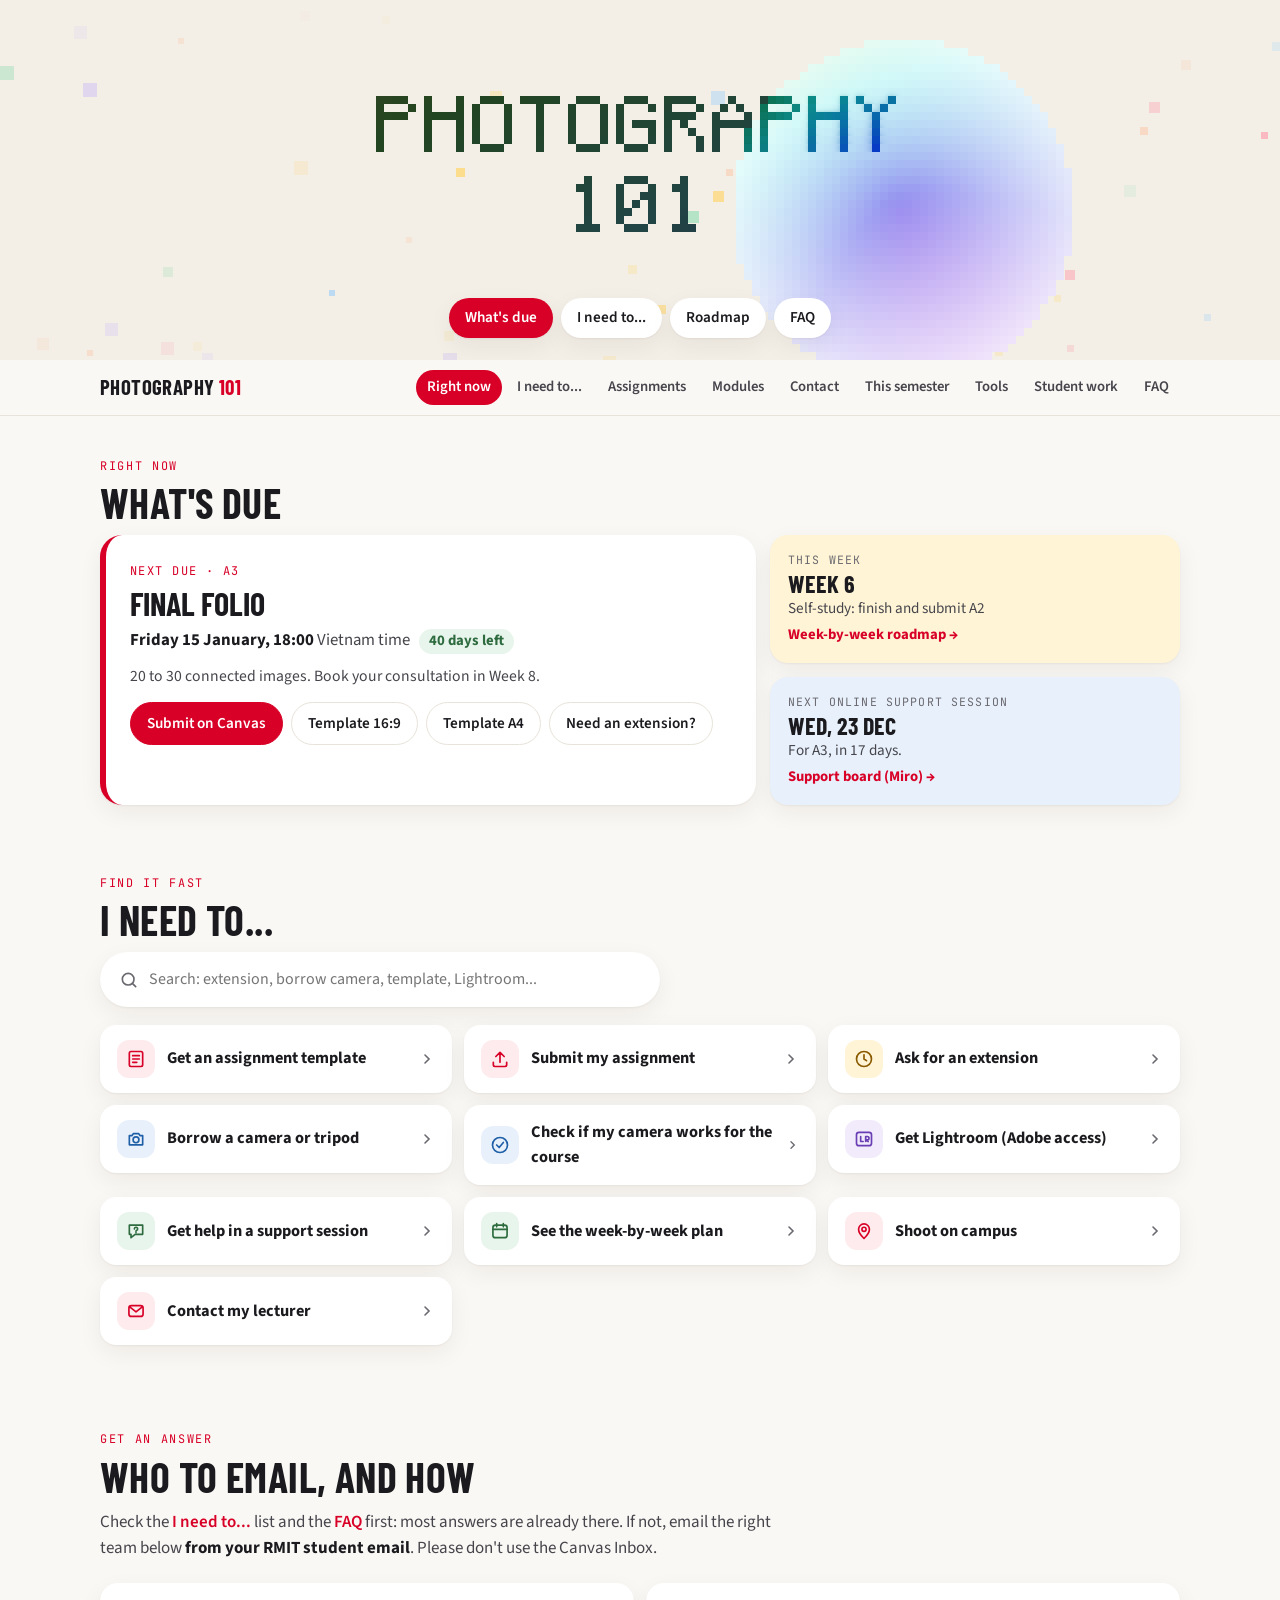
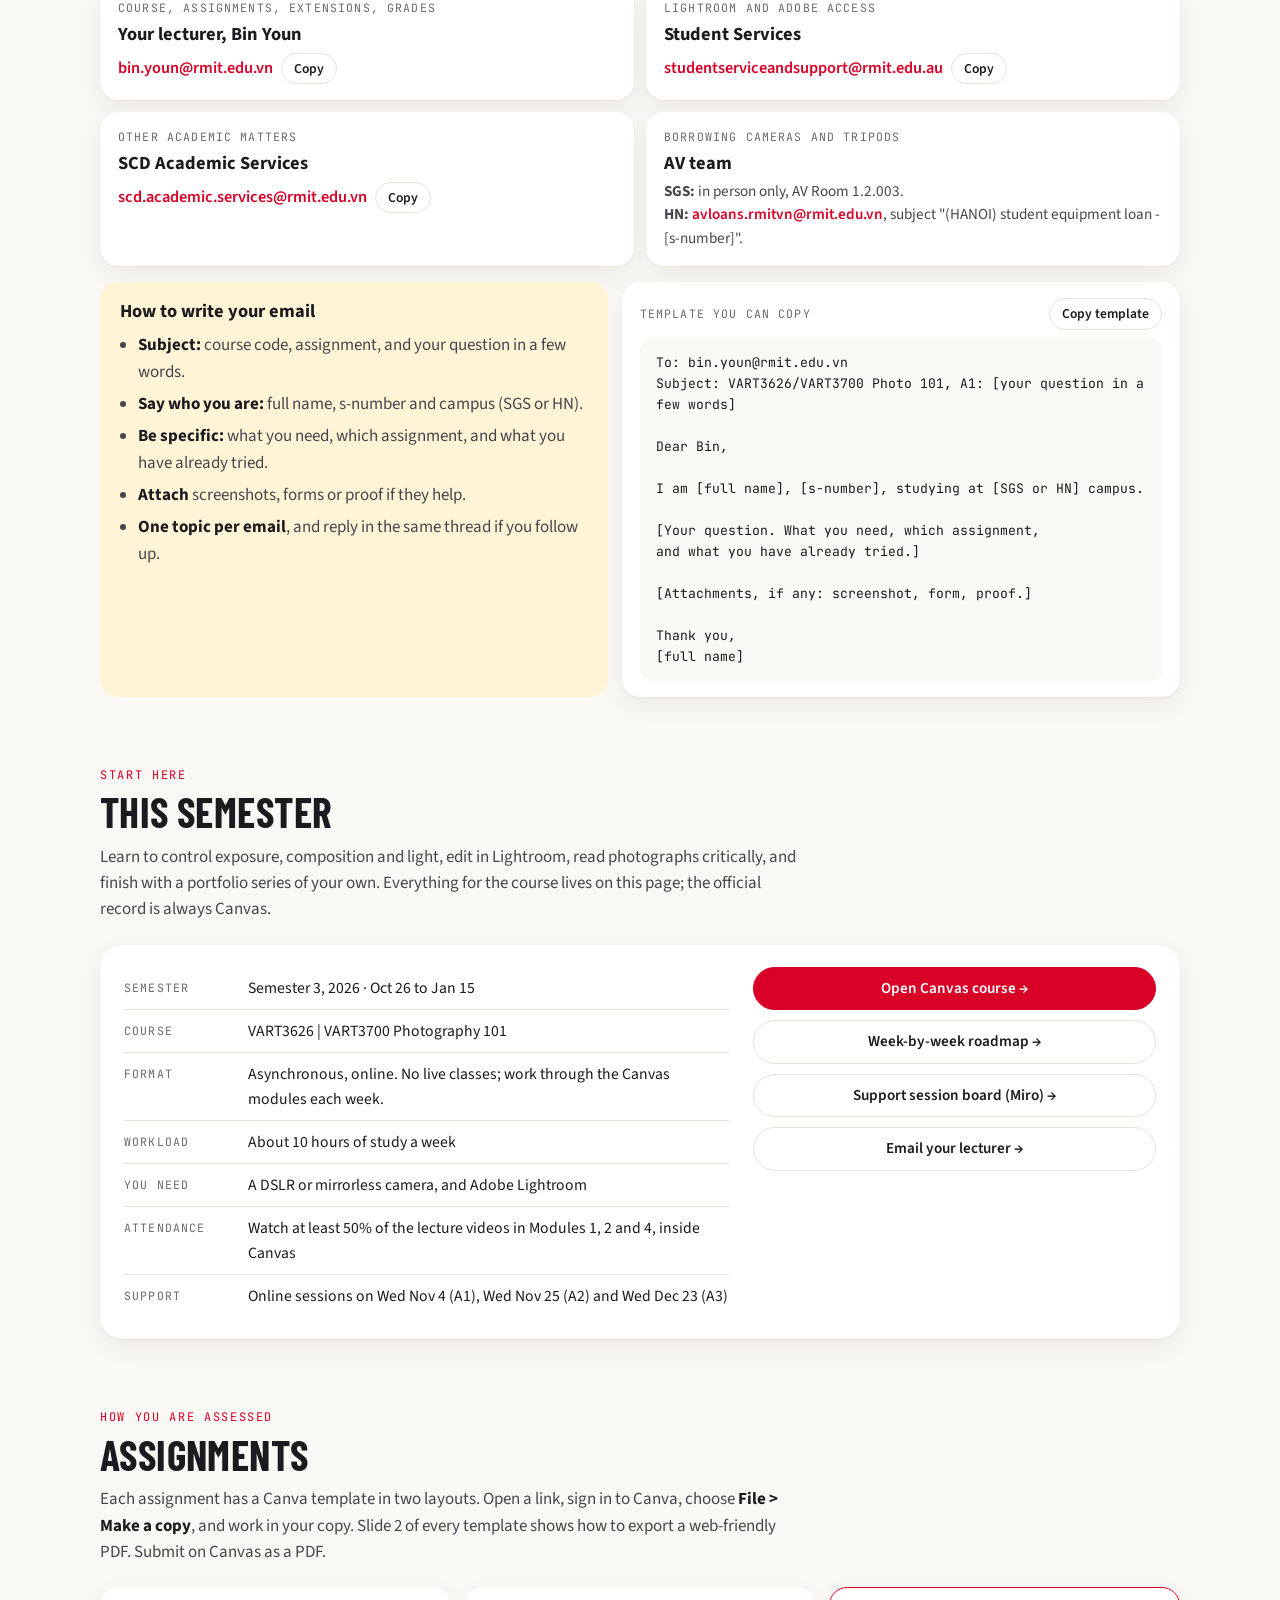
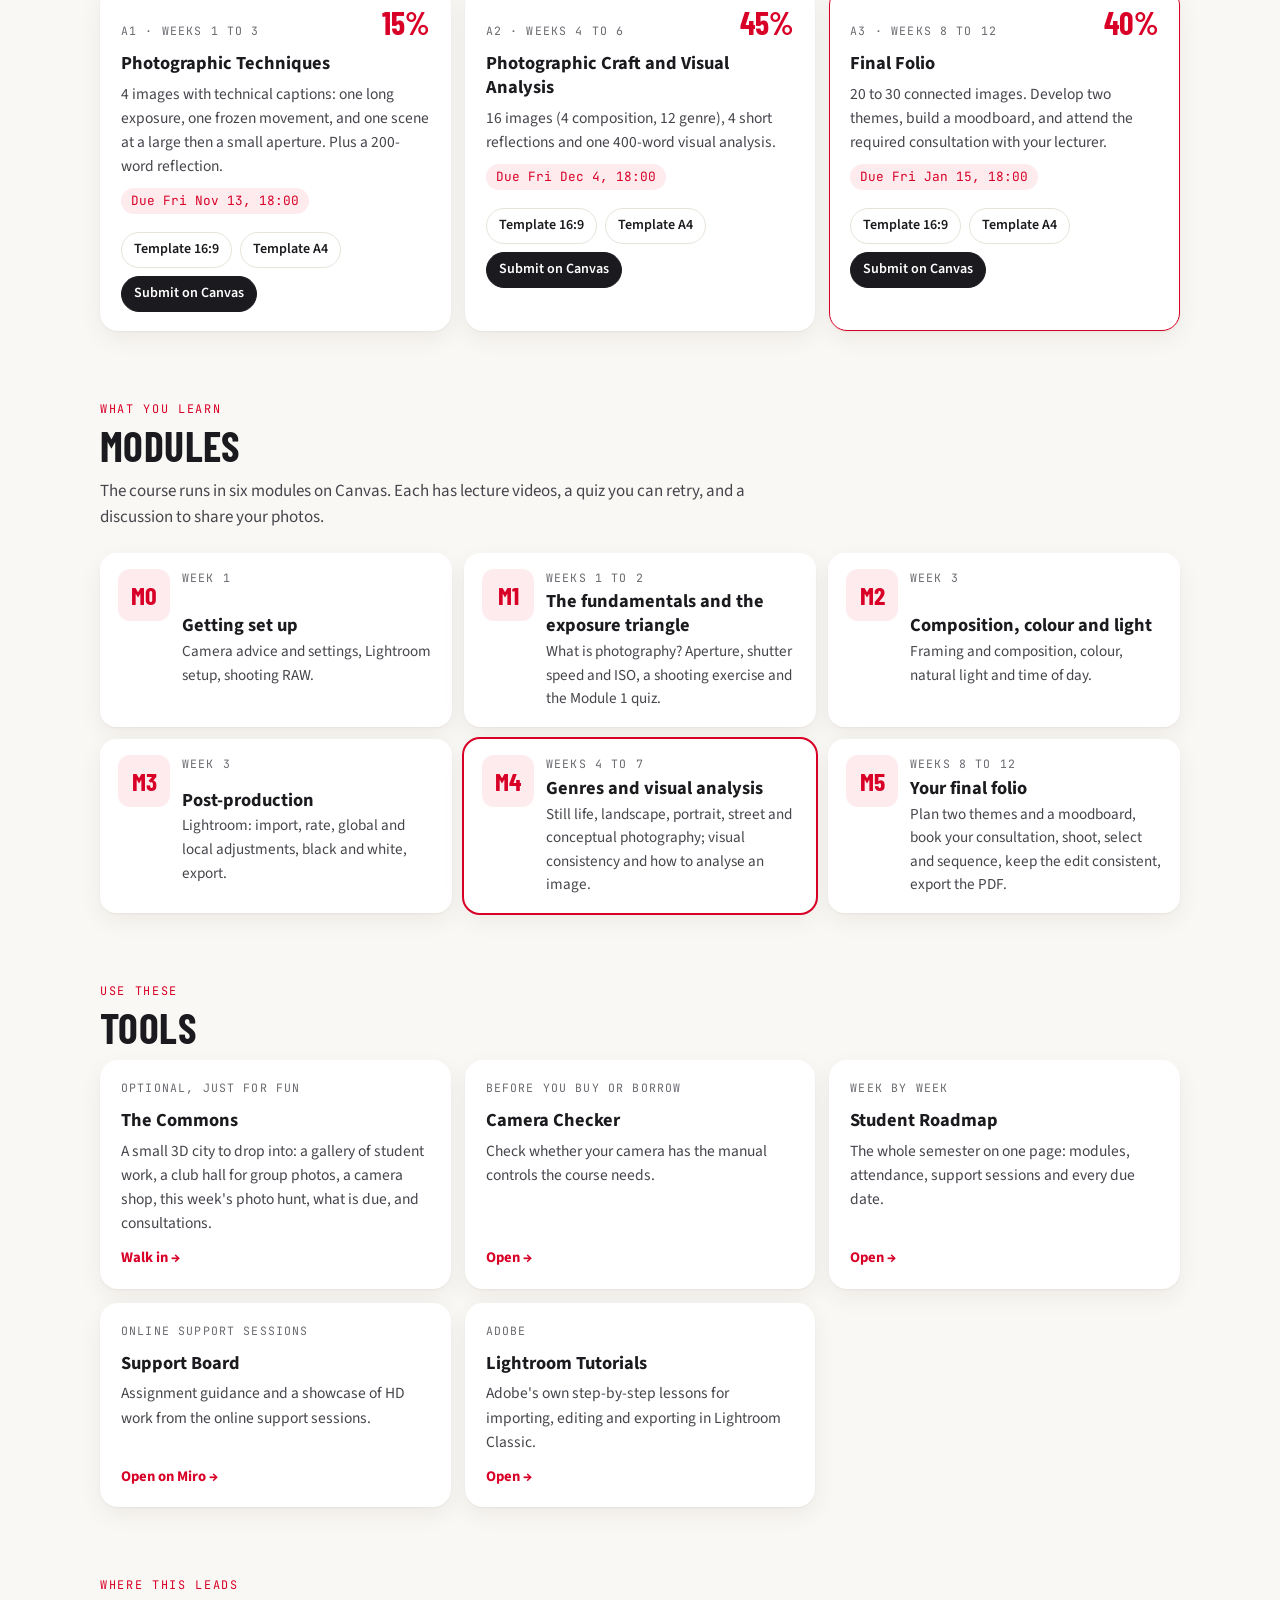
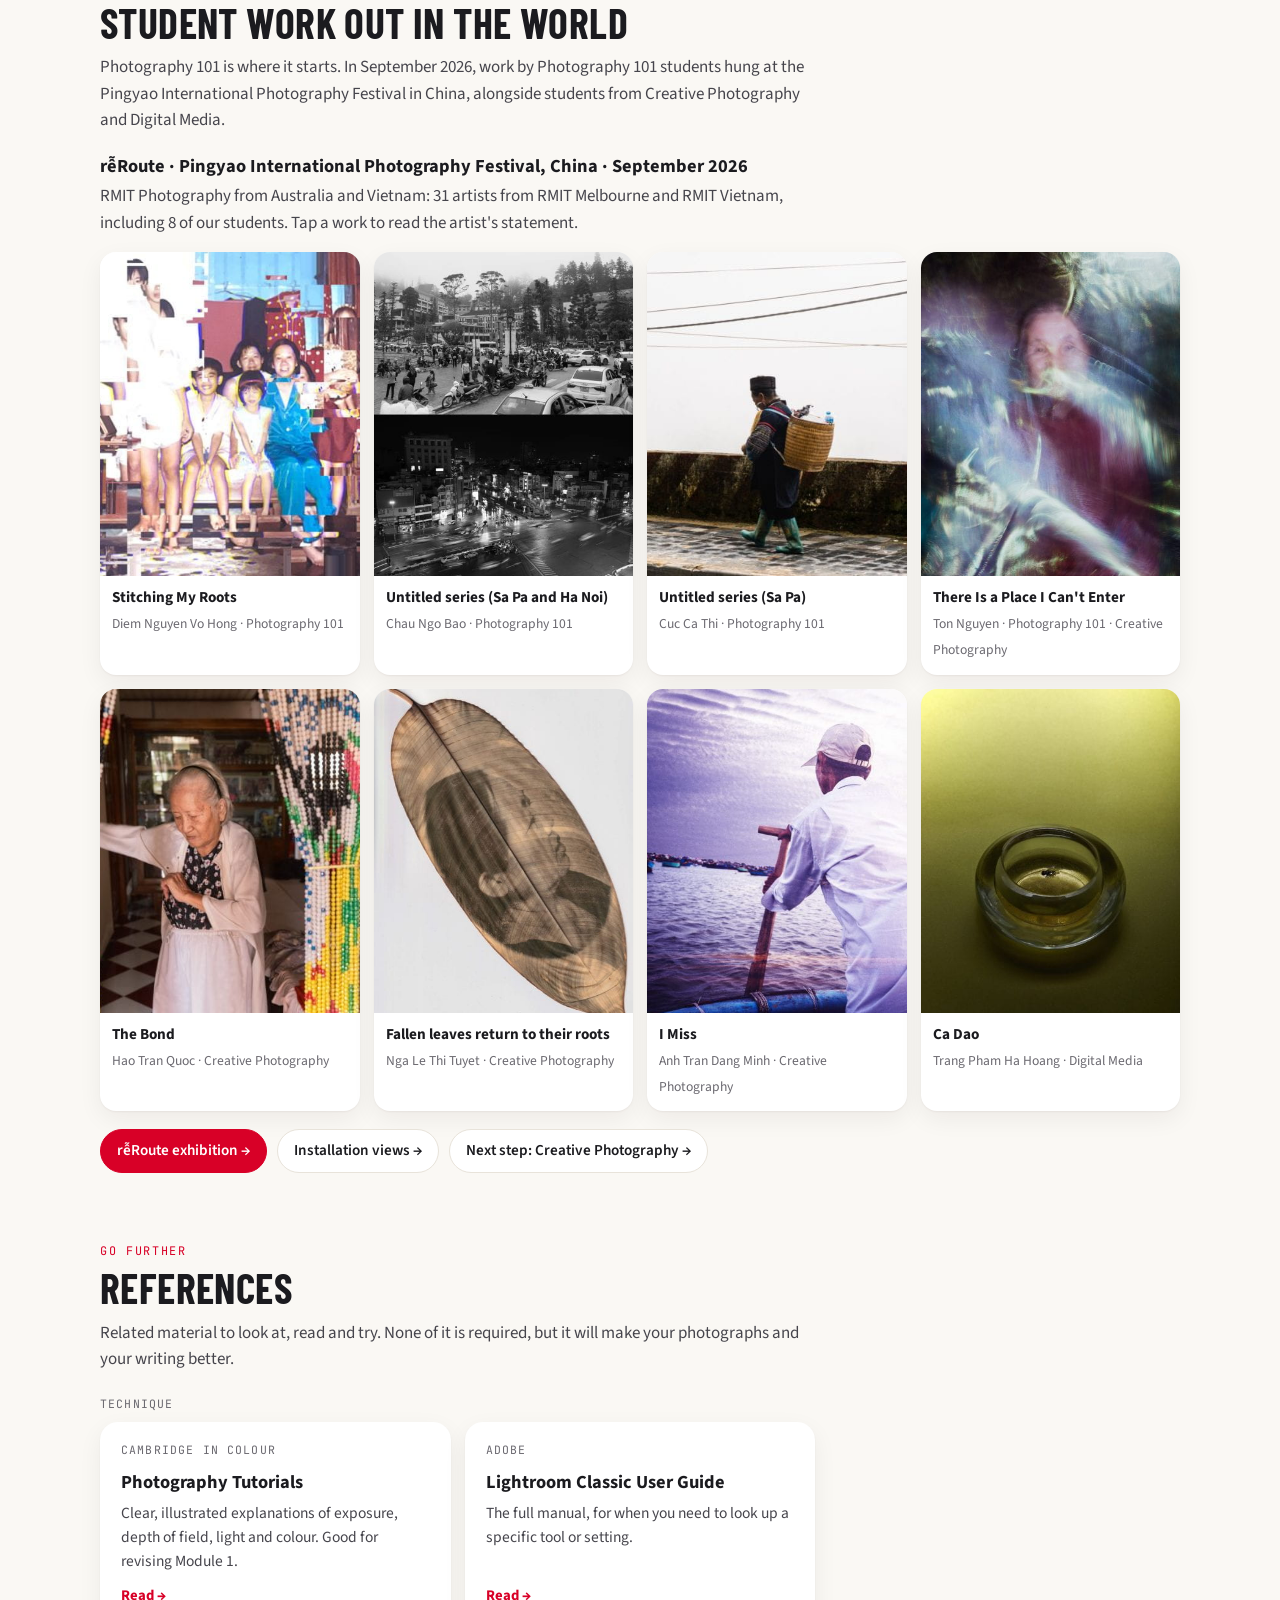
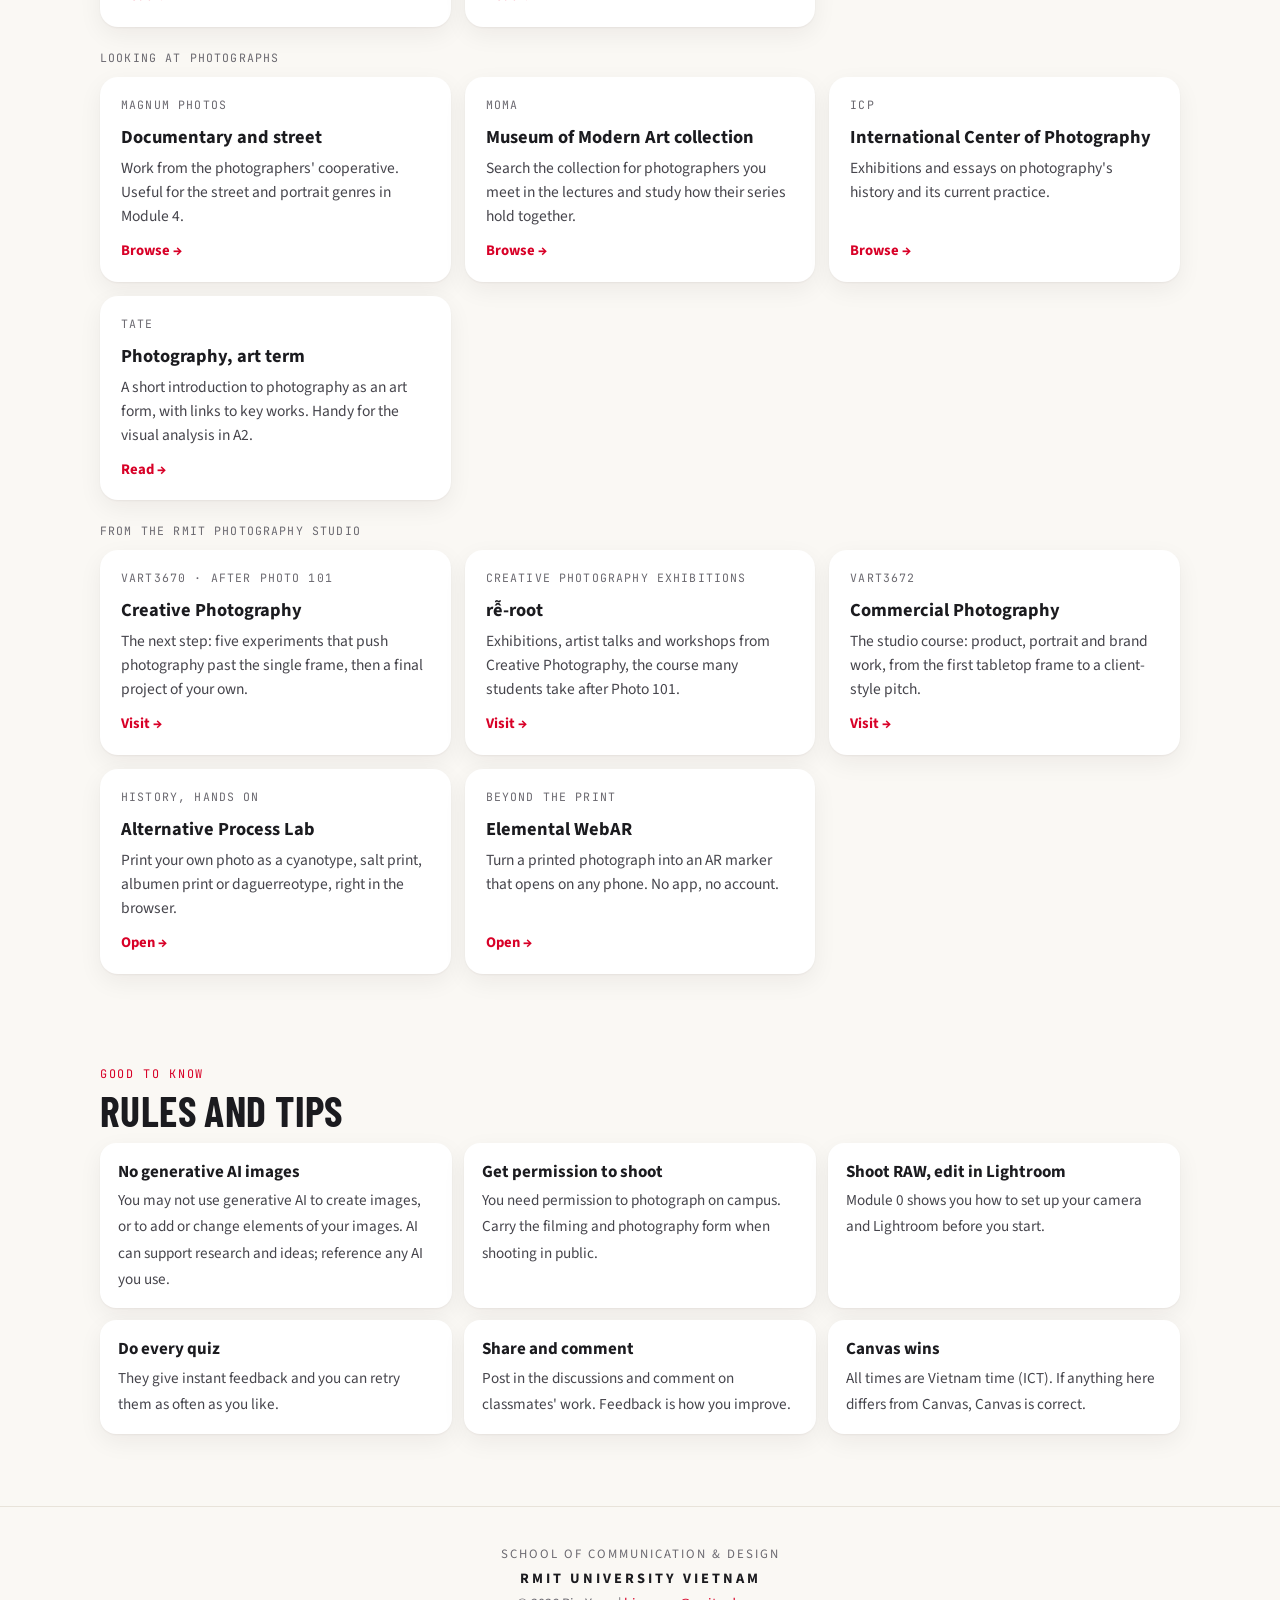
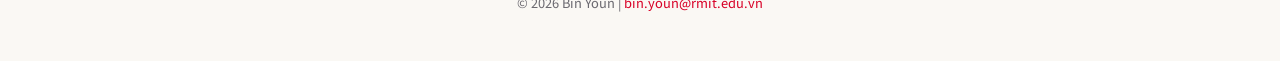
==== commit ba0f4342: "Extension requests: Bin's four-step format on the hub card and FAQ Link the official RMIT Extension " ====
--- a/index.html
+++ b/index.html
@@ -120,7 +120,10 @@
         .task[open] summary .chev { transform: rotate(90deg); }
         .task .ans { padding: 0 18px 16px 66px; color: var(--muted); font-size: .97rem; }
         .task .ans p + p, .task .ans p + ul, .task .ans ul + p { margin-top: 8px; }
-        .task .ans ul { padding-left: 1.1rem; }
+        .task .ans ul, .task .ans ol { padding-left: 1.2rem; }
+        .task .ans li { margin: 3px 0; }
+        .task .ans a { color: var(--red); text-decoration: none; }
+        .task .ans .btn { color: var(--ink); }
         .task .ans b { color: var(--ink); }
         .task .ans .acts { display: flex; flex-wrap: wrap; gap: 8px; margin-top: 12px; }
         .task .ans .btn { font-size: .88rem; padding: 7px 13px; }
@@ -281,7 +284,7 @@
                 </details>
                 <details class="task t-sun" data-keys="extension extend deadline late sick special consideration more time">
                     <summary><span class="ic"><svg viewBox="0 0 24 24" fill="none" stroke="currentColor" stroke-width="2" stroke-linecap="round" stroke-linejoin="round" aria-hidden="true"><circle cx="12" cy="12" r="9"/><path d="M12 7v5l3 2"/></svg></span>Ask for an extension<svg class="chev" width="16" height="16" viewBox="0 0 24 24" fill="none" stroke="currentColor" stroke-width="2.4" stroke-linecap="round" aria-hidden="true"><path d="m9 6 6 6-6 6"/></svg></summary>
-                    <div class="ans"><p>Fill in the <b>short-term extension application form</b> and email it to your lecturer <b>at least one working day before</b> the due date. Extensions are up to 7 calendar days.</p><p>Already late? Submit as soon as you can and email your lecturer with any proof. For serious circumstances, apply for Special Consideration.</p><div class="acts"><a class="btn" href="faq.html">Extensions in the FAQ</a></div></div>
+                    <div class="ans"><p>To request a short extension (up to 7 calendar days), follow these steps:</p><ol><li>Fill out the official <a href="https://www.rmit.edu.au/content/dam/rmit/au/en/students/documents/my-course/assessment-results/application-extension.pdf" target="_blank" rel="noopener"><b>Extension Form</b></a> (PDF).</li><li>Email the form to your Course Coordinator, Bin: <b>bin.youn@rmit.edu.vn</b></li><li>Include in your email: (1) course name, (2) your full name, (3) student ID, (4) the extension date you are requesting, and (5) the form, attached.</li><li>Send it at least <b>one working day (24 hours) before</b> the original deadline.</li></ol><p>Already late? Submit as soon as you can and email your lecturer. For serious circumstances, apply for Special Consideration.</p><div class="acts"><a class="btn" href="https://www.rmit.edu.au/content/dam/rmit/au/en/students/documents/my-course/assessment-results/application-extension.pdf" target="_blank" rel="noopener">Download the form</a><a class="btn" href="mailto:bin.youn@rmit.edu.vn?subject=Extension%20request%3A%20Photography%20101">Email Bin</a></div></div>
                 </details>
                 <details class="task t-sky" data-keys="borrow camera loan equipment av room tripod sd card sony a6400 book sgs saigon south hanoi hn">
                     <summary><span class="ic"><svg viewBox="0 0 24 24" fill="none" stroke="currentColor" stroke-width="2" stroke-linecap="round" stroke-linejoin="round" aria-hidden="true"><path d="M4 8h3l2-2.5h6L17 8h3v11H4z"/><circle cx="12" cy="13" r="3.5"/></svg></span>Borrow a camera or tripod<svg class="chev" width="16" height="16" viewBox="0 0 24 24" fill="none" stroke="currentColor" stroke-width="2.4" stroke-linecap="round" aria-hidden="true"><path d="m9 6 6 6-6 6"/></svg></summary>
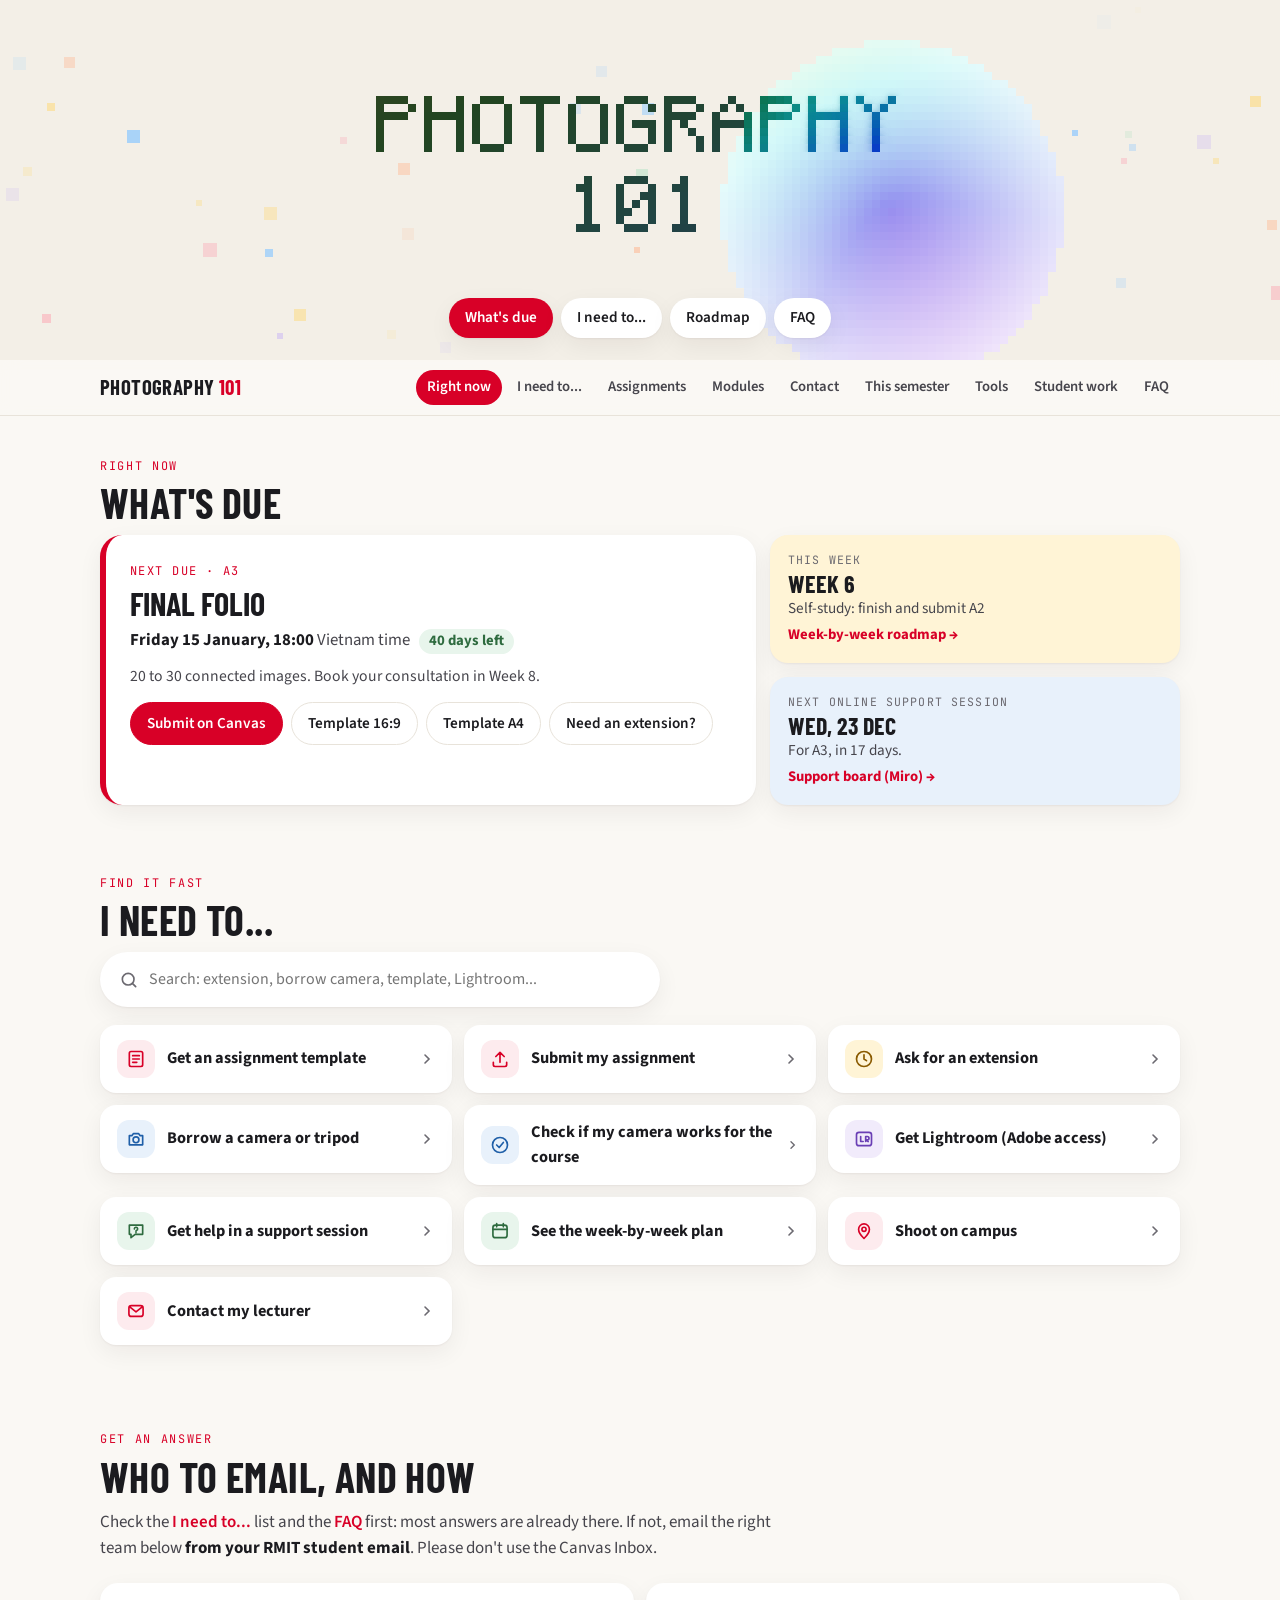
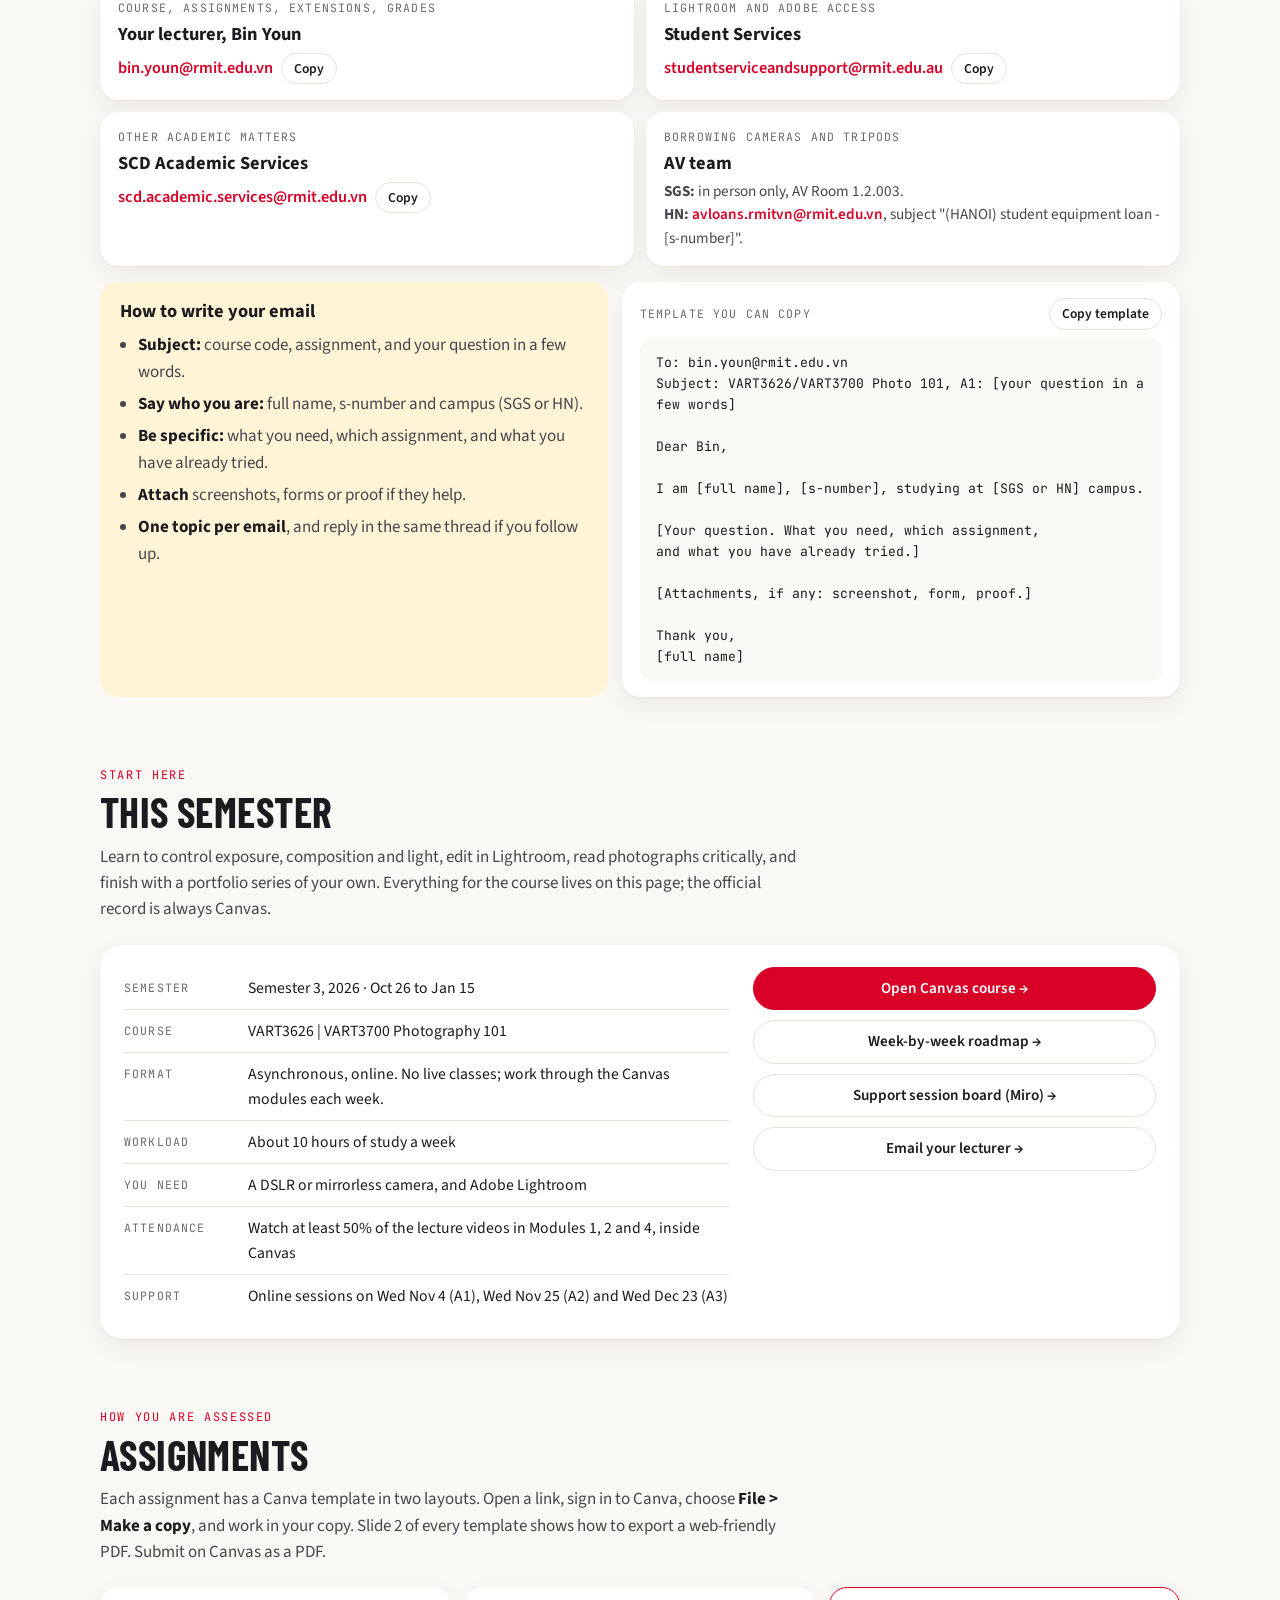
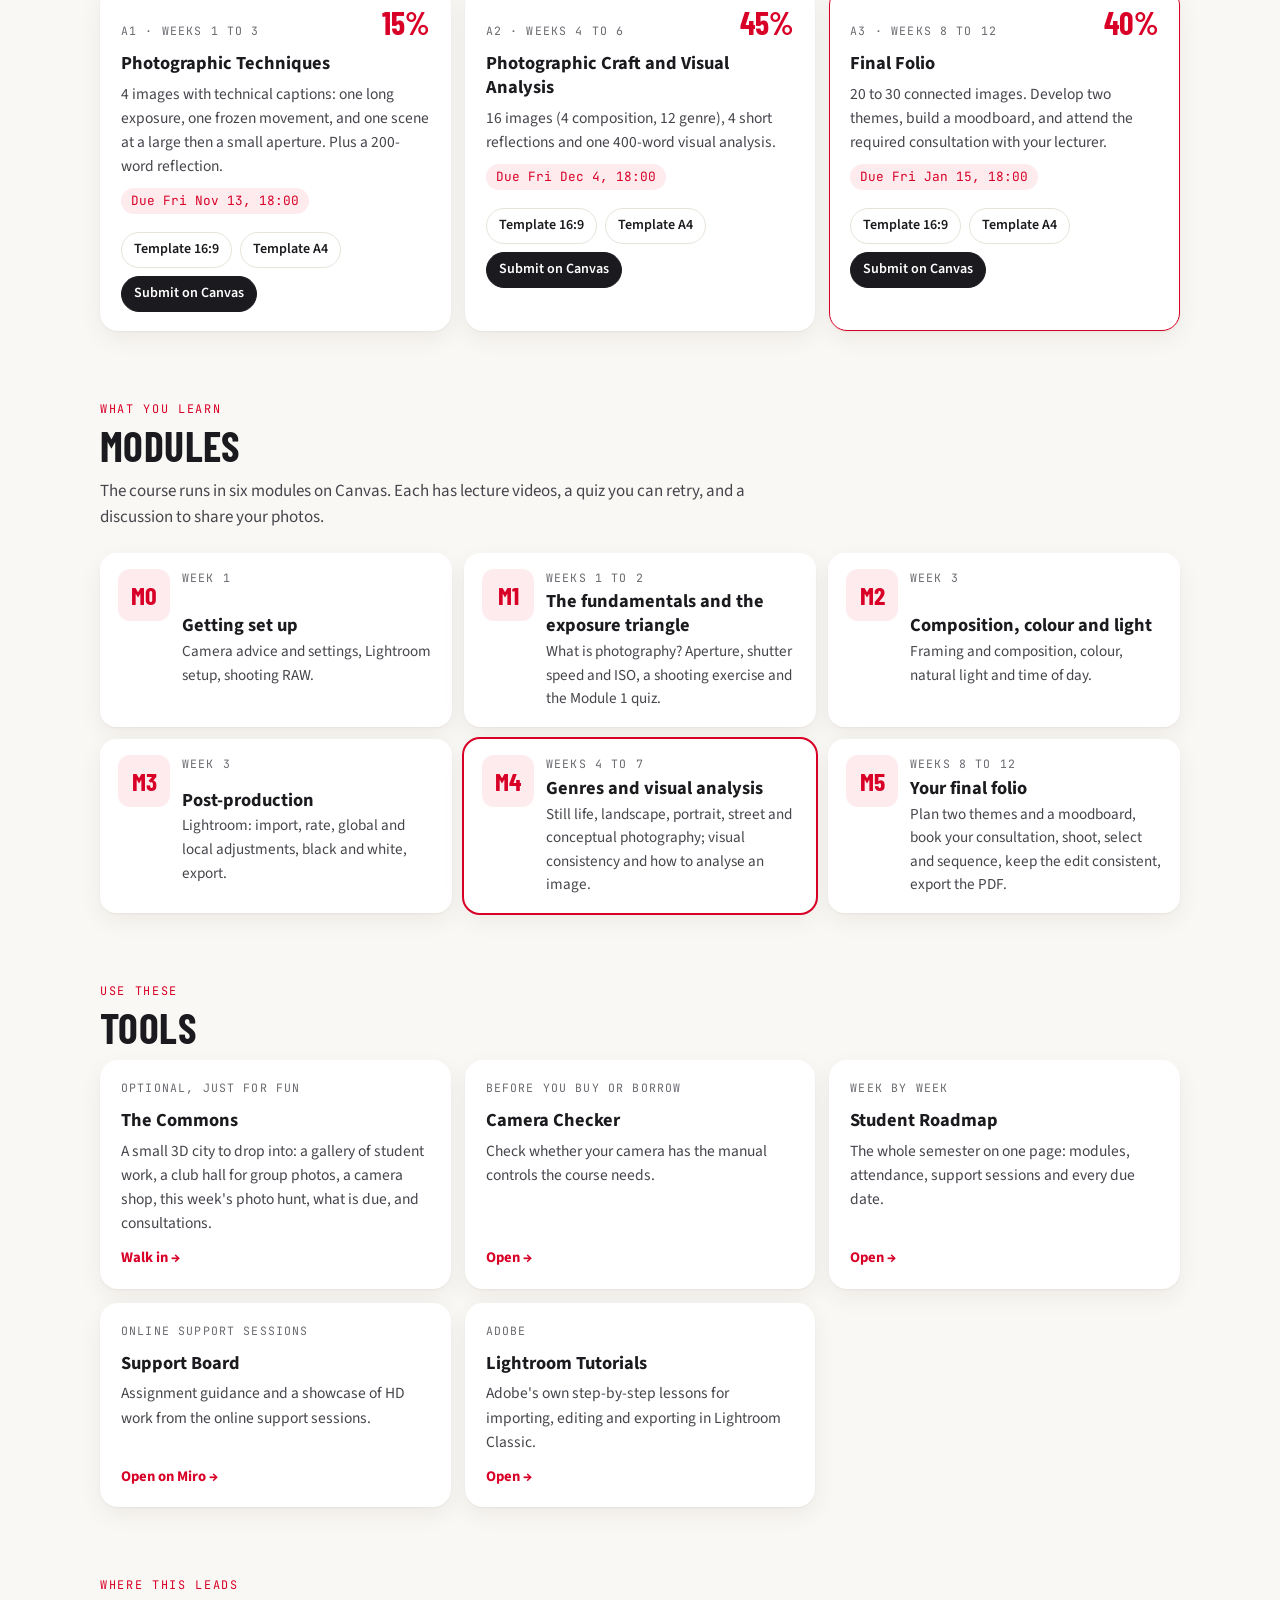
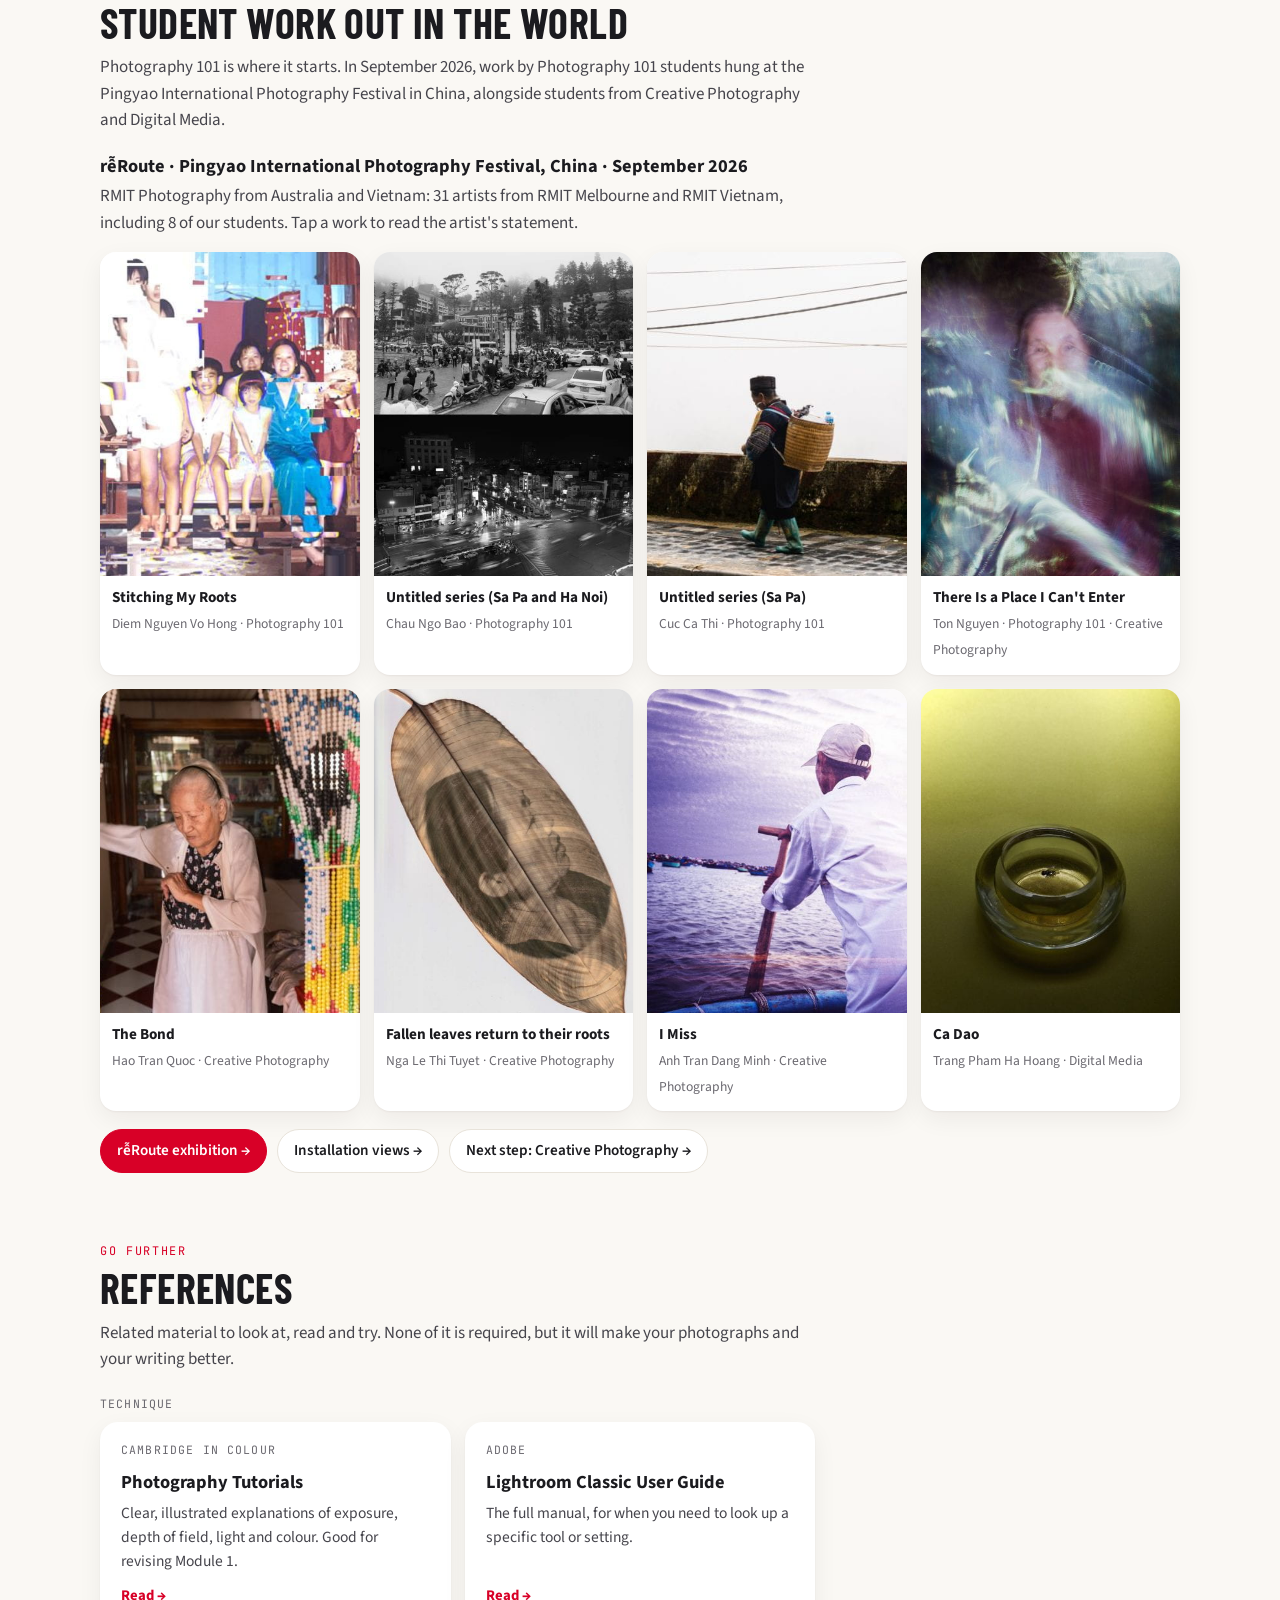
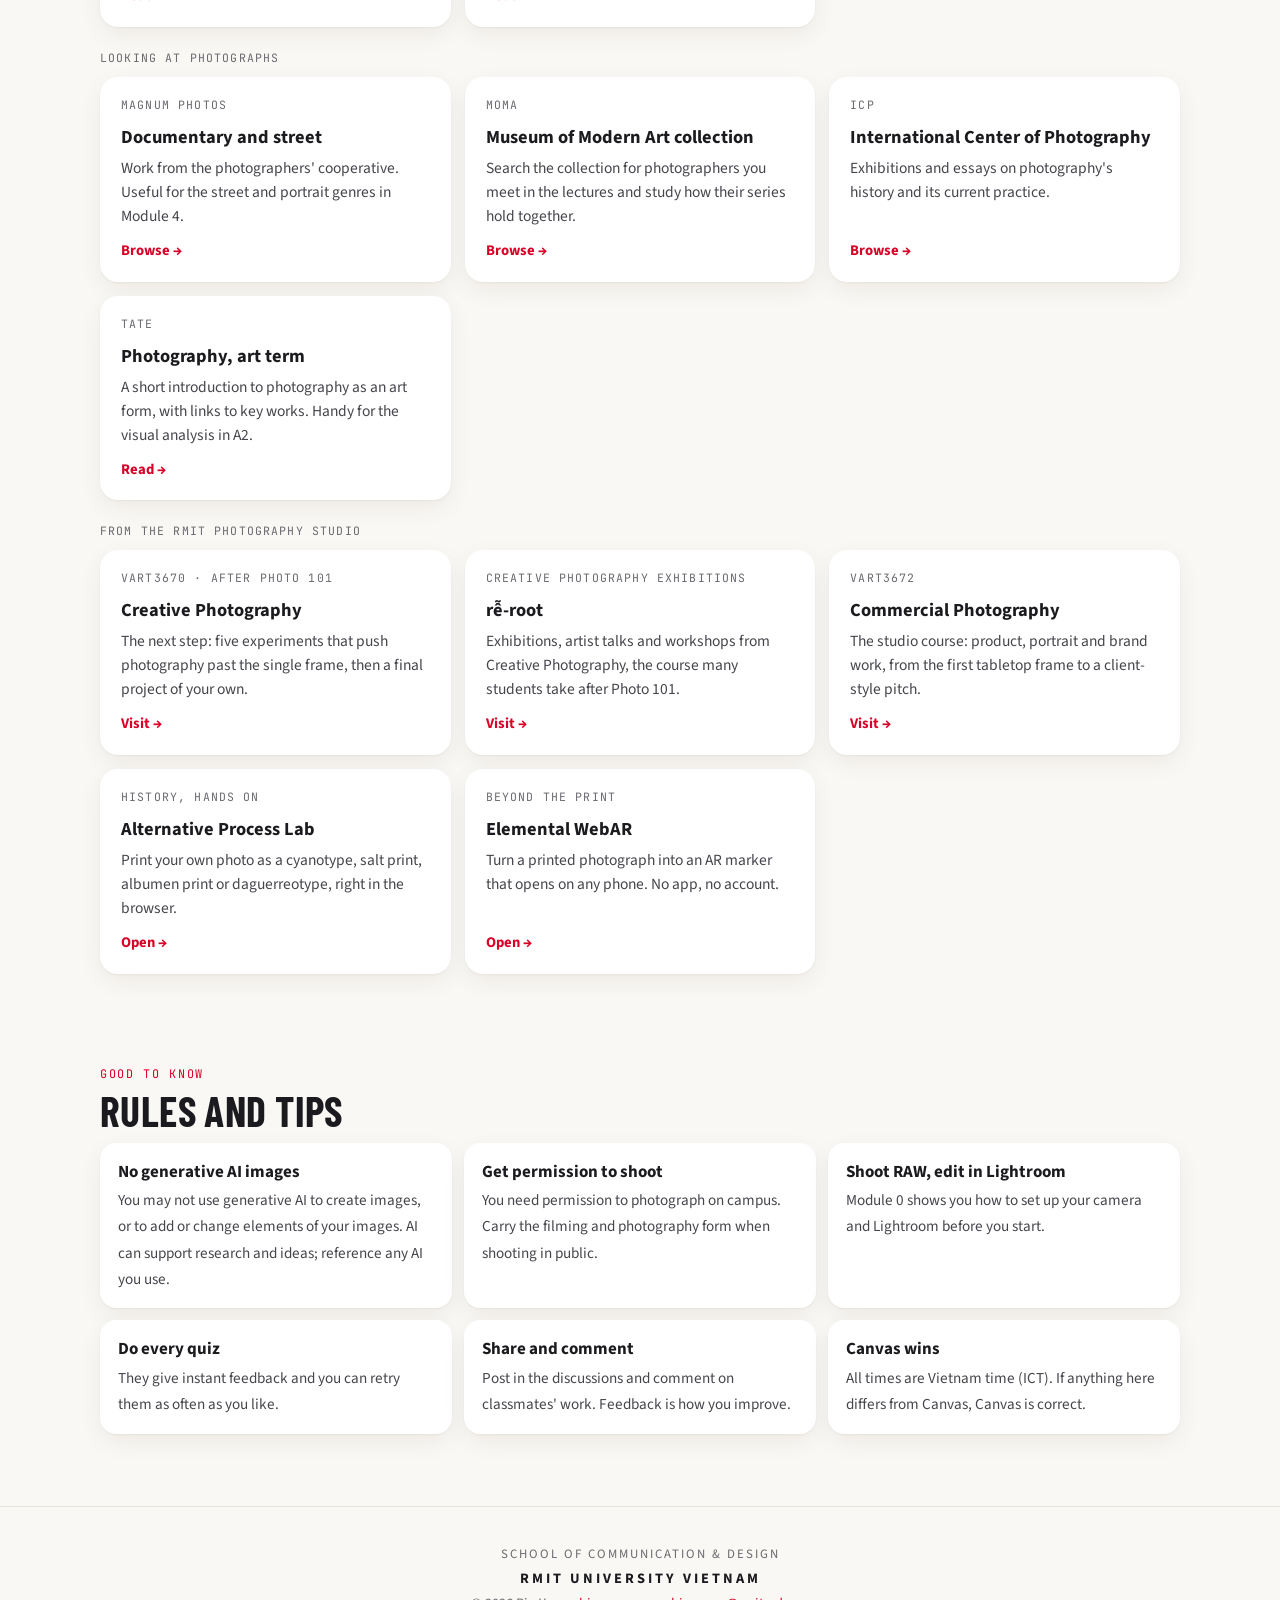
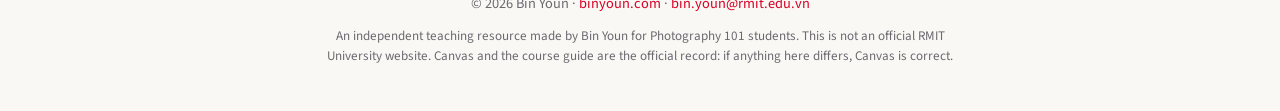
==== commit 39073bab: "Footer: website link and independent-resource disclaimer; modules FAQ contact Co-Authored-By: Claude" ====
--- a/index.html
+++ b/index.html
@@ -209,6 +209,7 @@
         footer .school { letter-spacing: 2px; text-transform: uppercase; font-size: .8rem; }
         footer .university { color: var(--ink); font-weight: 700; letter-spacing: 3px; text-transform: uppercase; }
         footer a { color: var(--red); text-decoration: none; }
+        footer .disclaimer { max-width: 40rem; margin: 10px auto 0; font-size: .82rem; line-height: 1.5; color: var(--dim); }
 
         @media (max-width: 640px) {
             body { font-size: 16px; }
@@ -704,8 +705,9 @@
         <div class="school">School of Communication &amp; Design</div>
         <div class="university">RMIT University Vietnam</div>
         <div class="copyright">
-            © 2026 Bin Youn | <a href="mailto:bin.youn@rmit.edu.vn">bin.youn@rmit.edu.vn</a>
+            © 2026 Bin Youn · <a href="https://binyoun.com" target="_blank" rel="noopener">binyoun.com</a> · <a href="mailto:bin.youn@rmit.edu.vn">bin.youn@rmit.edu.vn</a>
         </div>
+        <p class="disclaimer">An independent teaching resource made by Bin Youn for Photography 101 students. This is not an official RMIT University website. Canvas and the course guide are the official record: if anything here differs, Canvas is correct.</p>
     </footer>
 
     <script>
